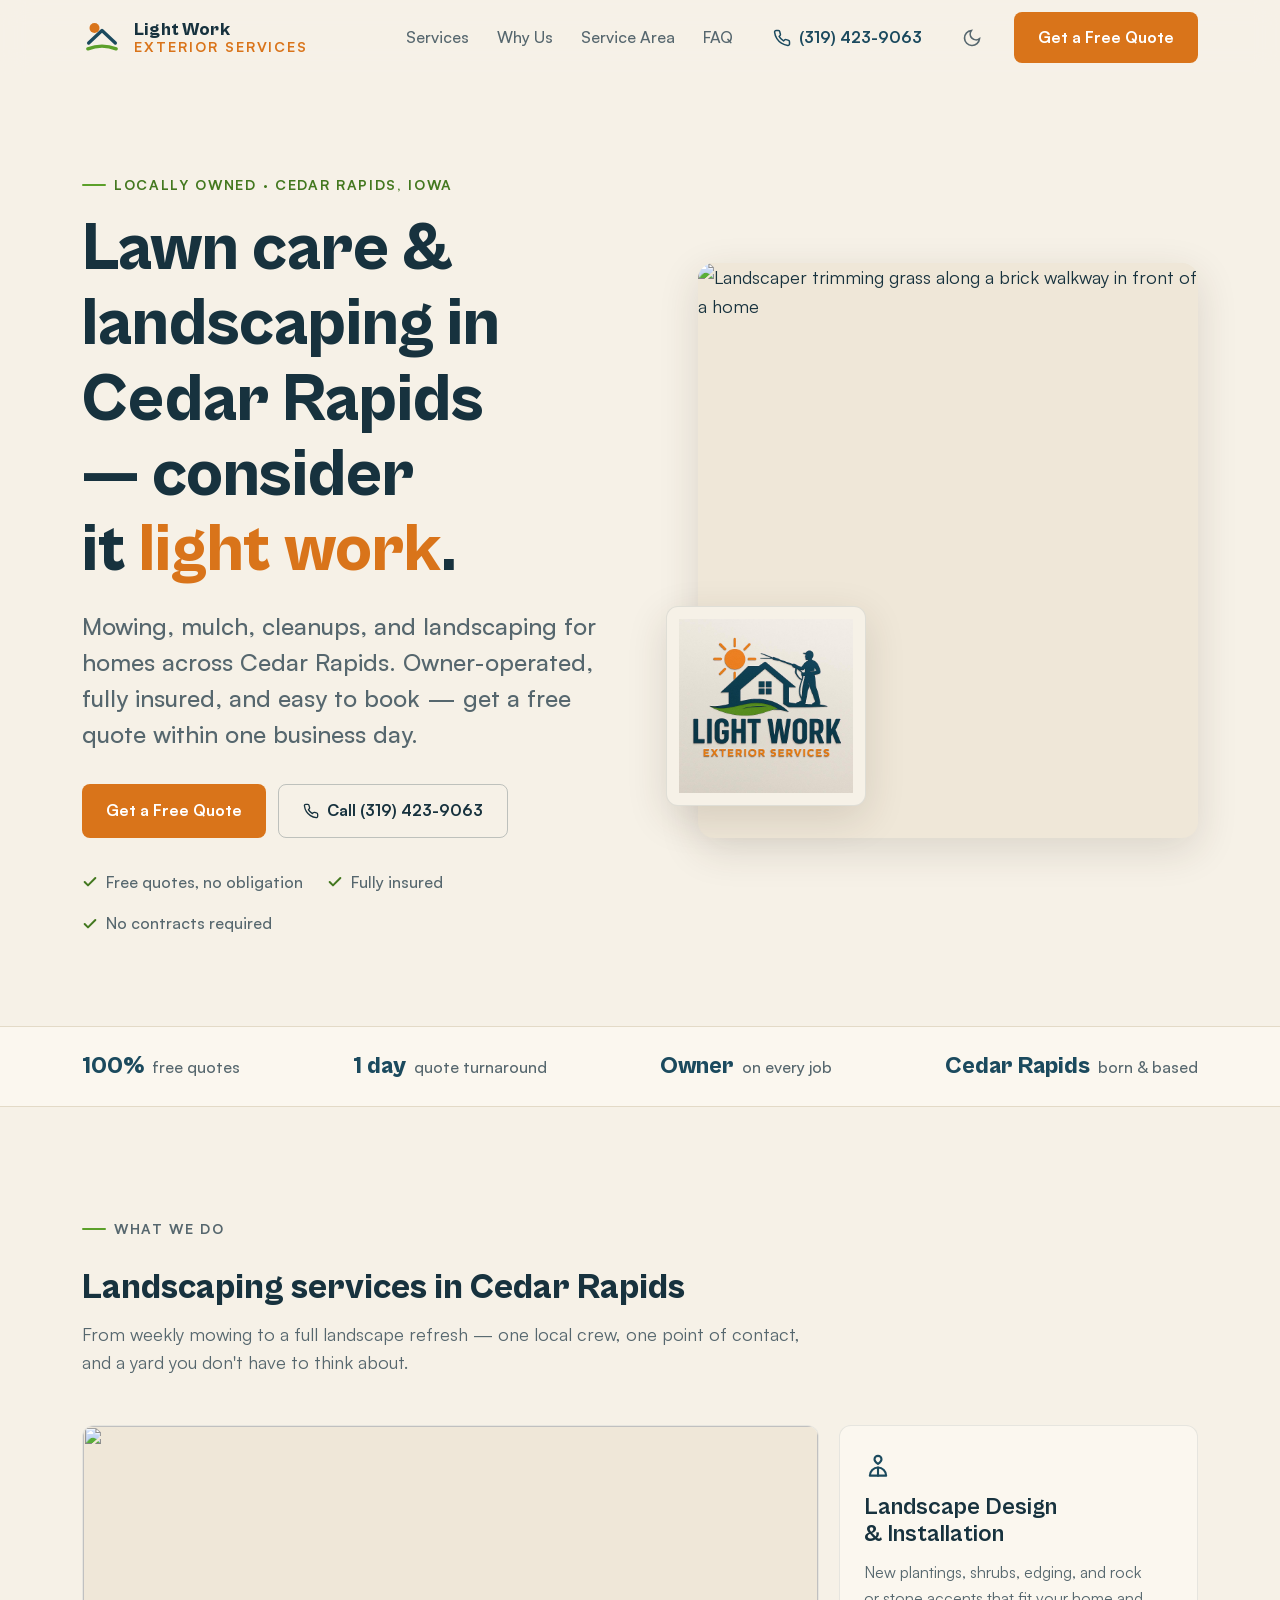
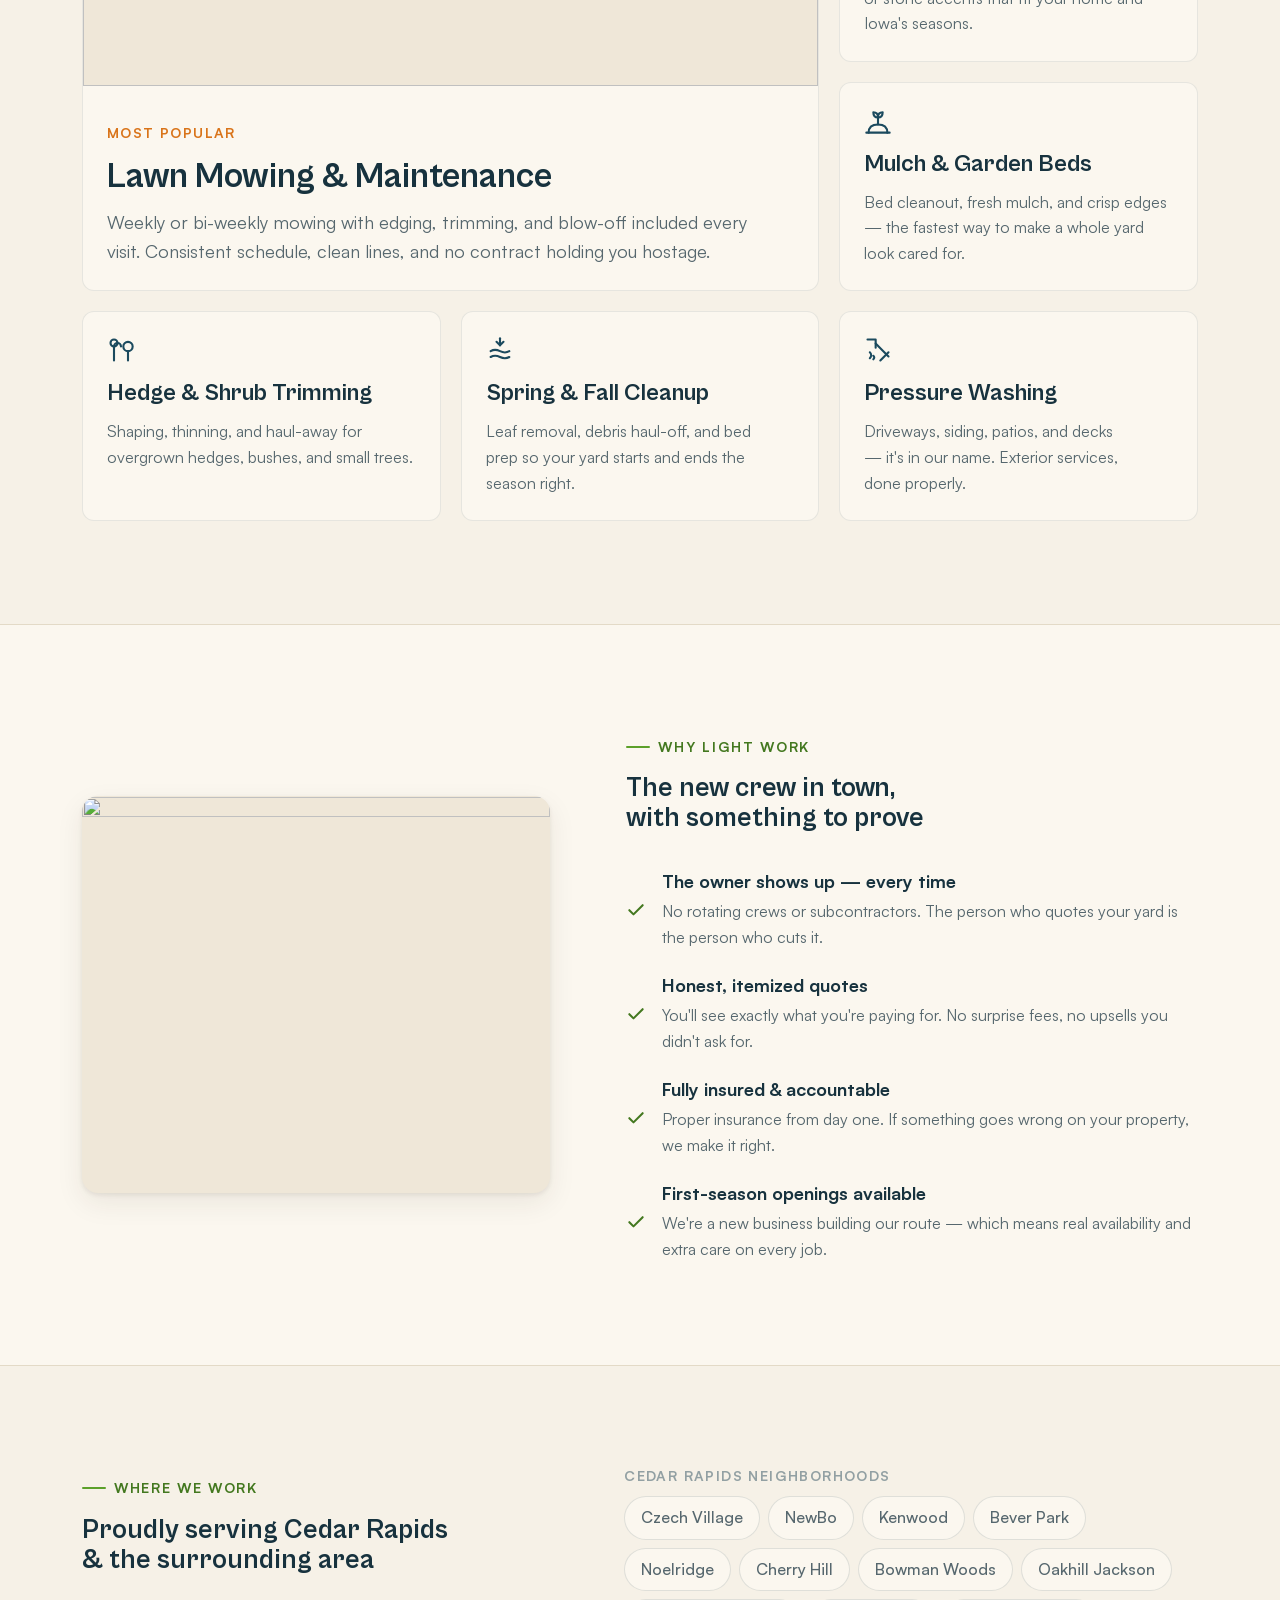
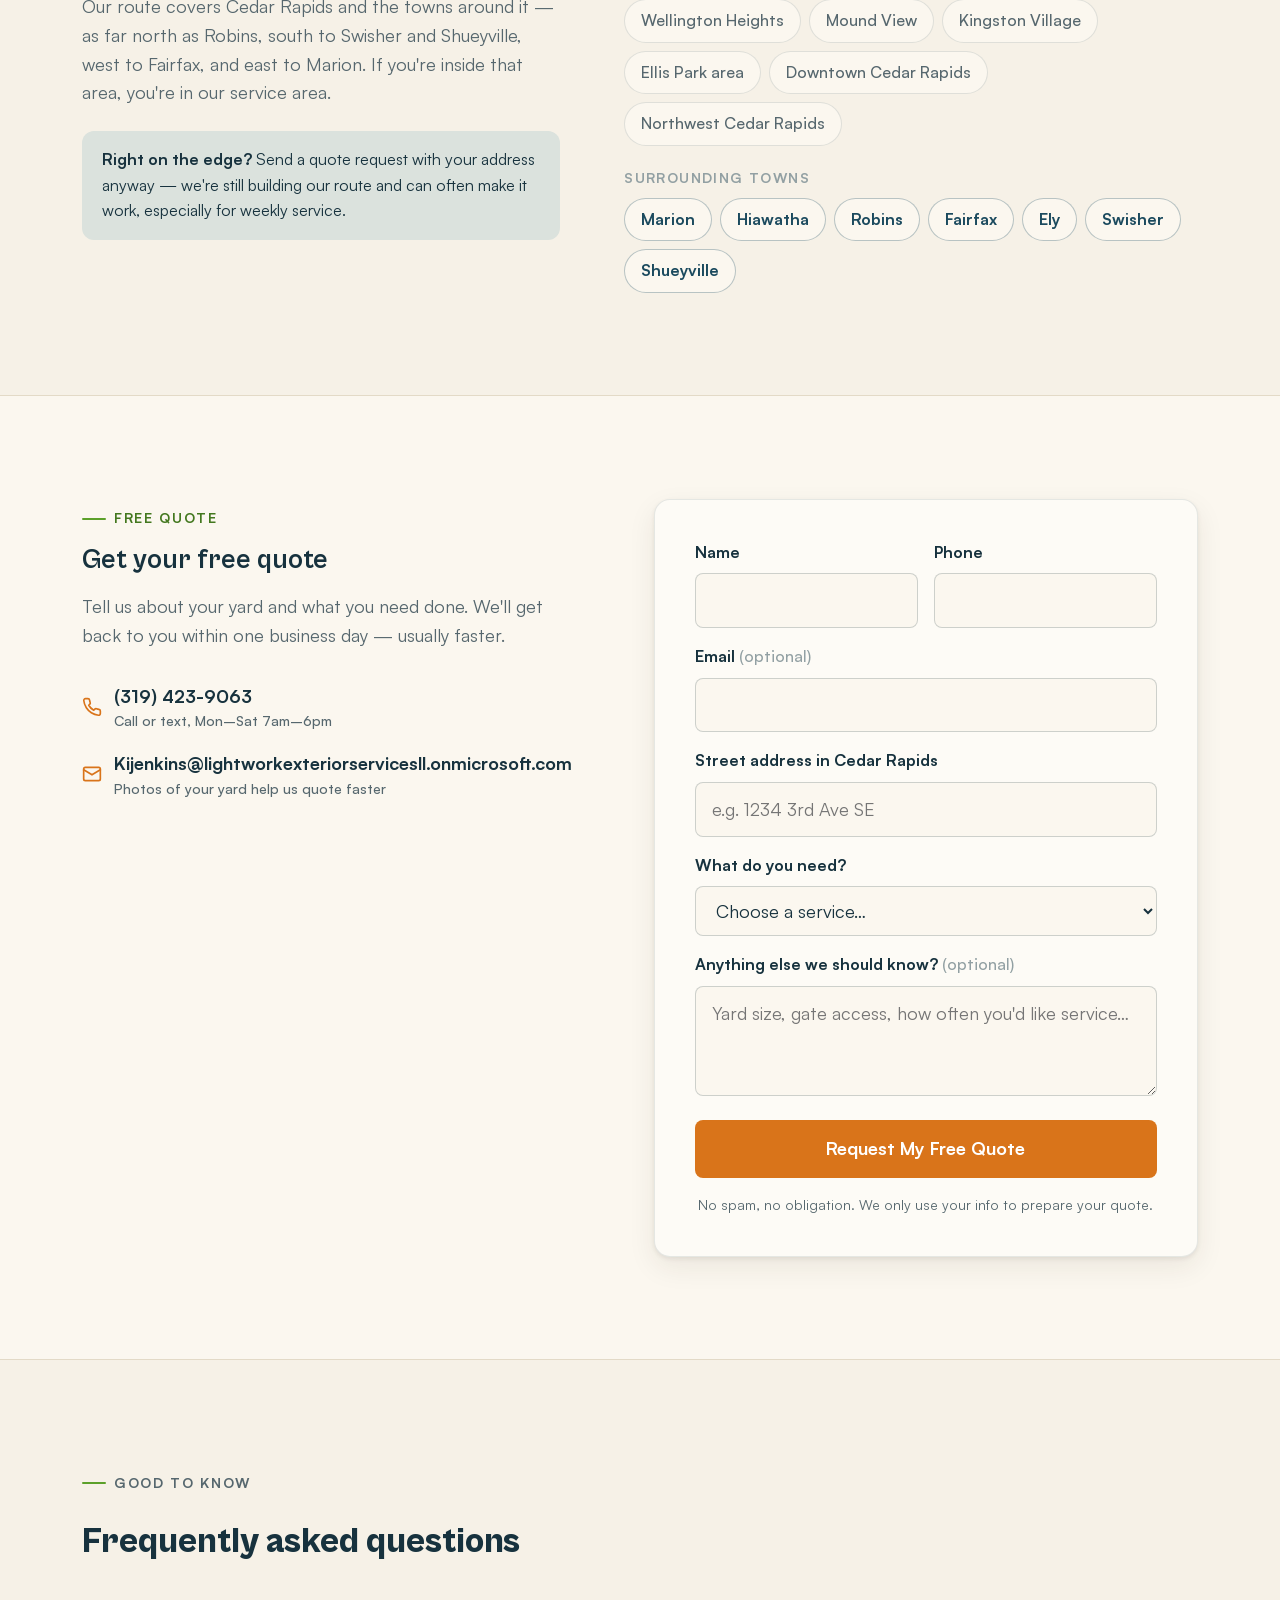
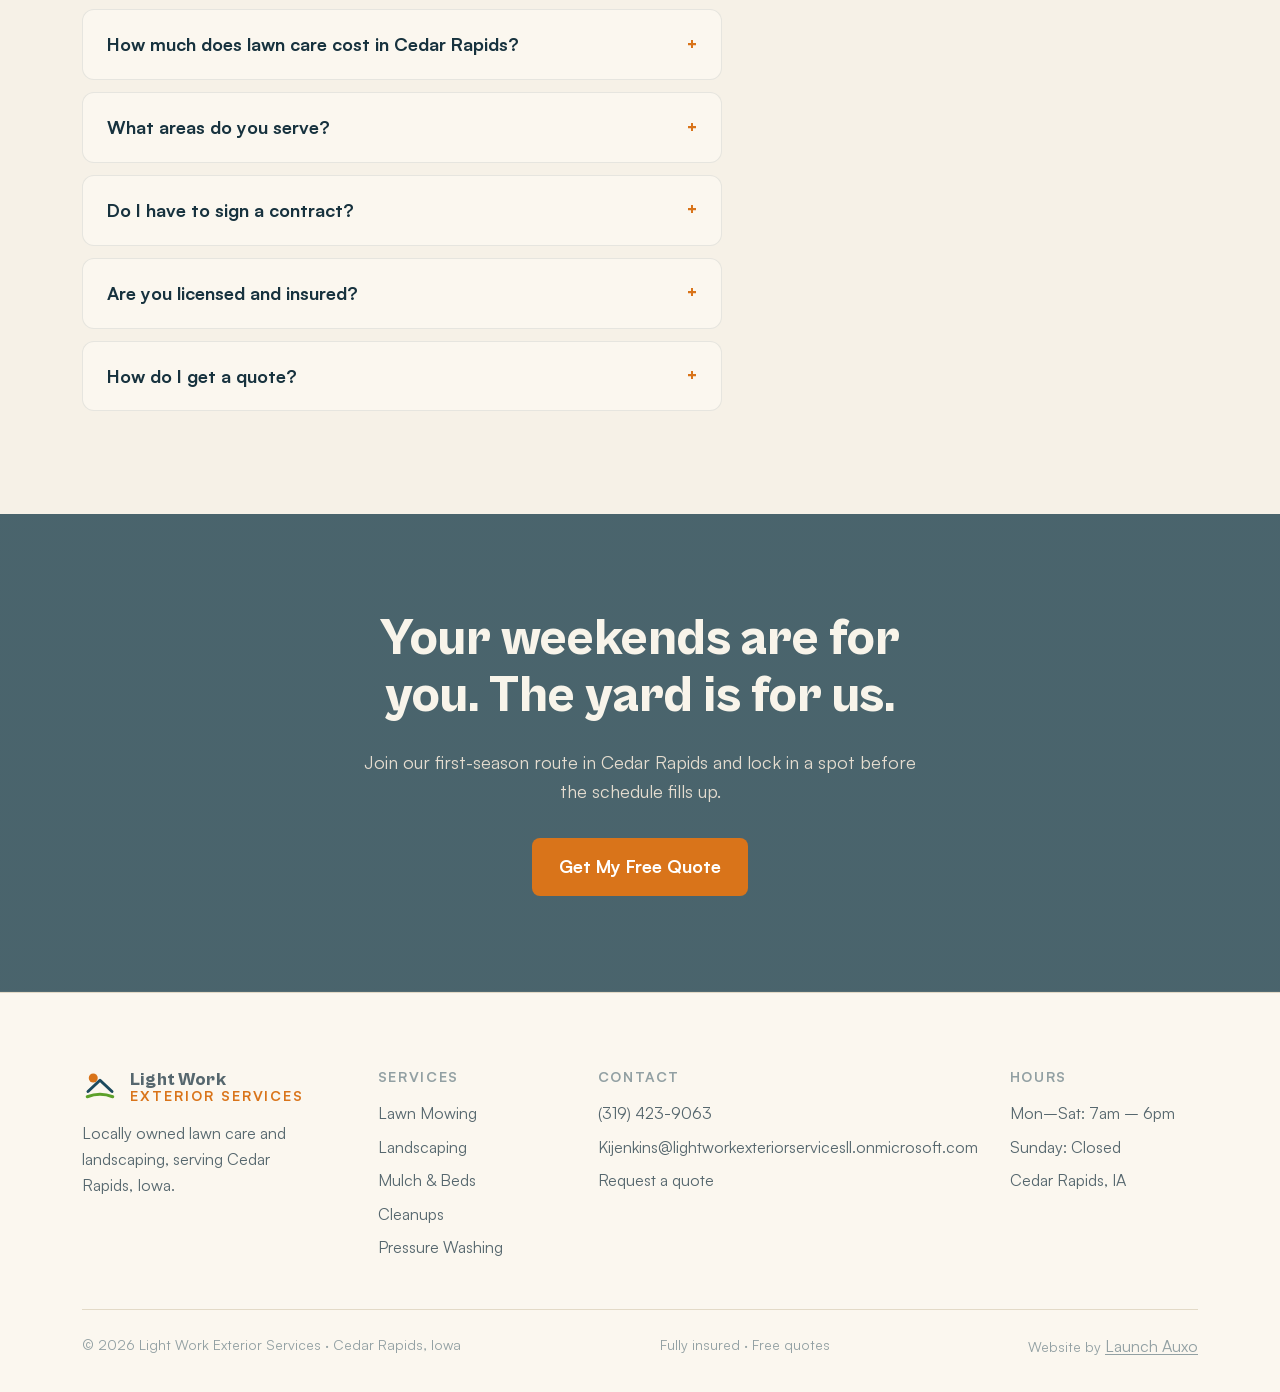
==== index.html @ f223c409 "Expand service area to Cedar Rapids metro Now serving Robins (north), Swisher/Shueyville (south), Fa" ====
<!DOCTYPE html>
<html lang="en">
<head>
  <meta charset="UTF-8">
  <meta name="viewport" content="width=device-width, initial-scale=1.0">

  <!-- ══════════════════════════════════════════════════════════════
       BEFORE LAUNCH — replace these placeholders:
       1. Domain: swap every "https://www.lightworkexteriors.com" for the real domain
          (also in sitemap.xml and robots.txt)
       2. Form:   see the <form> tag comment in the #quote section — FormSubmit needs
          the new address (Kijenkins@lightworkexteriorservicesll.onmicrosoft.com)
          activated via its confirmation email on first real submission
       ══════════════════════════════════════════════════════════════ -->

  <title>Landscaping & Lawn Care in Cedar Rapids, IA | Light Work</title>
  <meta name="description" content="Light Work Exterior Services offers lawn mowing, landscaping, mulch, and seasonal cleanups in Cedar Rapids, Iowa. Locally owned and insured. Get a free quote today.">
  <link rel="canonical" href="https://www.lightworkexteriors.com/">
  <meta name="robots" content="index, follow">

  <!-- Open Graph / social -->
  <meta property="og:type" content="website">
  <meta property="og:site_name" content="Light Work Exterior Services">
  <meta property="og:title" content="Landscaping & Lawn Care in Cedar Rapids, IA | Light Work">
  <meta property="og:description" content="Lawn mowing, landscaping, mulch, and seasonal cleanups in Cedar Rapids, Iowa. Locally owned and insured. Free quotes within one business day.">
  <meta property="og:url" content="https://www.lightworkexteriors.com/">
  <meta property="og:image" content="https://www.lightworkexteriors.com/assets/light-work-logo.jpg">
  <meta property="og:locale" content="en_US">
  <meta name="twitter:card" content="summary_large_image">

  <meta name="geo.region" content="US-IA">
  <meta name="geo.placename" content="Cedar Rapids">

  <link rel="icon" href="favicon.svg" type="image/svg+xml">

  <!-- Fonts: Cabinet Grotesk (display) + Satoshi (body), self-hosted in /fonts -->
  <link rel="preload" as="font" type="font/woff2" href="fonts/cabinet-grotesk-800.woff2" crossorigin>
  <link rel="preload" as="font" type="font/woff2" href="fonts/satoshi-400.woff2" crossorigin>

  <!-- Preload hero image for LCP -->
  <link rel="preload" as="image" href="https://images.unsplash.com/photo-1605117882932-f9e32b03fea9?w=1000&q=70&auto=format&fit=crop" fetchpriority="high">

  <link rel="stylesheet" href="css/style.css">

  <!-- LocalBusiness structured data -->
  <script type="application/ld+json">
  {
    "@context": "https://schema.org",
    "@type": "LocalBusiness",
    "@id": "https://www.lightworkexteriors.com/#business",
    "name": "Light Work Exterior Services",
    "description": "Locally owned lawn care and landscaping company based in Cedar Rapids, Iowa, serving Cedar Rapids and surrounding towns including Marion, Hiawatha, Robins, Fairfax, Ely, Swisher, and Shueyville. Lawn mowing, landscape design and installation, mulch and garden beds, hedge trimming, seasonal cleanups, and pressure washing.",
    "url": "https://www.lightworkexteriors.com/",
    "telephone": "+1-319-423-9063",
    "email": "Kijenkins@lightworkexteriorservicesll.onmicrosoft.com",
    "image": "https://www.lightworkexteriors.com/assets/light-work-logo.jpg",
    "logo": "https://www.lightworkexteriors.com/assets/light-work-logo.jpg",
    "priceRange": "$$",
    "address": {
      "@type": "PostalAddress",
      "addressLocality": "Cedar Rapids",
      "addressRegion": "IA",
      "addressCountry": "US"
    },
    "geo": { "@type": "GeoCoordinates", "latitude": 41.9779, "longitude": -91.6656 },
    "areaServed": [
      { "@type": "City", "name": "Cedar Rapids", "sameAs": "https://en.wikipedia.org/wiki/Cedar_Rapids,_Iowa" },
      { "@type": "City", "name": "Marion, Iowa" },
      { "@type": "City", "name": "Hiawatha, Iowa" },
      { "@type": "City", "name": "Robins, Iowa" },
      { "@type": "City", "name": "Fairfax, Iowa" },
      { "@type": "City", "name": "Ely, Iowa" },
      { "@type": "City", "name": "Swisher, Iowa" },
      { "@type": "City", "name": "Shueyville, Iowa" }
    ],
    "openingHoursSpecification": [{
      "@type": "OpeningHoursSpecification",
      "dayOfWeek": ["Monday","Tuesday","Wednesday","Thursday","Friday","Saturday"],
      "opens": "07:00",
      "closes": "18:00"
    }],
    "hasOfferCatalog": {
      "@type": "OfferCatalog",
      "name": "Landscaping Services",
      "itemListElement": [
        { "@type": "Offer", "itemOffered": { "@type": "Service", "name": "Lawn Mowing & Maintenance" } },
        { "@type": "Offer", "itemOffered": { "@type": "Service", "name": "Landscape Design & Installation" } },
        { "@type": "Offer", "itemOffered": { "@type": "Service", "name": "Mulch & Garden Beds" } },
        { "@type": "Offer", "itemOffered": { "@type": "Service", "name": "Hedge & Shrub Trimming" } },
        { "@type": "Offer", "itemOffered": { "@type": "Service", "name": "Spring & Fall Cleanup" } },
        { "@type": "Offer", "itemOffered": { "@type": "Service", "name": "Pressure Washing" } }
      ]
    }
  }
  </script>

  <!-- FAQ structured data (mirrors the visible FAQ section below) -->
  <script type="application/ld+json">
  {
    "@context": "https://schema.org",
    "@type": "FAQPage",
    "mainEntity": [
      {
        "@type": "Question",
        "name": "How much does lawn care cost in Cedar Rapids?",
        "acceptedAnswer": { "@type": "Answer", "text": "Every yard is different, so we quote each property individually — most quotes go out within one business day. Pricing depends on lot size, terrain, and how often you'd like service. Quotes are always free and there's no obligation." }
      },
      {
        "@type": "Question",
        "name": "What areas do you serve?",
        "acceptedAnswer": { "@type": "Answer", "text": "We serve Cedar Rapids and the surrounding towns — as far north as Robins, south to Swisher and Shueyville, west to Fairfax, and east to Marion. That includes Hiawatha, Ely, and everywhere in between. If you're unsure whether your address is in range, send a quote request and we'll let you know." }
      },
      {
        "@type": "Question",
        "name": "Do I have to sign a contract?",
        "acceptedAnswer": { "@type": "Answer", "text": "No. You can book one-time work like a cleanup or mulch install, or set up recurring mowing that you can pause or cancel anytime. We'd rather earn your repeat business than lock it in." }
      },
      {
        "@type": "Question",
        "name": "Are you licensed and insured?",
        "acceptedAnswer": { "@type": "Answer", "text": "Yes — Light Work Exterior Services is fully insured, and the owner is on-site for every job. If we ever damage something, we make it right." }
      },
      {
        "@type": "Question",
        "name": "How do I get a quote?",
        "acceptedAnswer": { "@type": "Answer", "text": "Fill out the quote form on this page, or call us directly. Tell us your address and what you need done — we'll usually respond within one business day, and we can do a free walkthrough for bigger landscaping projects." }
      }
    ]
  }
  </script>
</head>
<body>
  <a class="skip-link" href="#main">Skip to content</a>

  <header class="header" id="top">
    <div class="container header-inner">
      <a class="brand" href="#top" aria-label="Light Work Exterior Services — home">
        <svg class="brand-mark" width="40" height="40" viewBox="0 0 48 48" fill="none" aria-hidden="true">
          <circle cx="15" cy="12" r="6" fill="var(--color-accent)"/>
          <path d="M8 30 L24 15 L40 30" stroke="currentColor" stroke-width="4" stroke-linecap="round" stroke-linejoin="round"/>
          <path d="M7 37 Q24 30.5 41 37" stroke="var(--color-green-bright)" stroke-width="4" stroke-linecap="round"/>
        </svg>
        <span class="brand-name">Light Work<small>Exterior Services</small></span>
      </a>

      <nav class="nav" id="nav" aria-label="Main">
        <a href="#services">Services</a>
        <a href="#why">Why Us</a>
        <a href="#area">Service Area</a>
        <a href="#faq">FAQ</a>
      </nav>

      <a class="header-phone" href="tel:+13194239063">
        <svg width="18" height="18" viewBox="0 0 24 24" fill="none" stroke="currentColor" stroke-width="2" stroke-linecap="round" stroke-linejoin="round" aria-hidden="true"><path d="M22 16.92v3a2 2 0 0 1-2.18 2 19.79 19.79 0 0 1-8.63-3.07 19.5 19.5 0 0 1-6-6 19.79 19.79 0 0 1-3.07-8.67A2 2 0 0 1 4.11 2h3a2 2 0 0 1 2 1.72 12.84 12.84 0 0 0 .7 2.81 2 2 0 0 1-.45 2.11L8.09 9.91a16 16 0 0 0 6 6l1.27-1.27a2 2 0 0 1 2.11-.45 12.84 12.84 0 0 0 2.81.7A2 2 0 0 1 22 16.92z"/></svg>
        <span>(319) 423-9063</span>
      </a>

      <button class="theme-toggle" data-theme-toggle aria-label="Switch color theme">
        <svg width="20" height="20" viewBox="0 0 24 24" fill="none" stroke="currentColor" stroke-width="2" aria-hidden="true"><path d="M21 12.79A9 9 0 1 1 11.21 3 7 7 0 0 0 21 12.79z"/></svg>
      </button>

      <a class="btn btn-primary" href="#quote">Get a Free Quote</a>

      <button class="nav-toggle" aria-label="Open menu" aria-expanded="false" aria-controls="nav">
        <svg width="22" height="22" viewBox="0 0 24 24" fill="none" stroke="currentColor" stroke-width="2" stroke-linecap="round" aria-hidden="true"><path d="M3 6h18M3 12h18M3 18h18"/></svg>
      </button>
    </div>
  </header>

  <main id="main">

    <!-- ═══════════ Hero ═══════════ -->
    <section class="hero">
      <div class="container hero-inner">
        <div>
          <p class="eyebrow">Locally owned · Cedar Rapids, Iowa</p>
          <h1>Lawn care &amp; landscaping in Cedar Rapids — consider it <em>light work</em>.</h1>
          <p class="hero-sub">Mowing, mulch, cleanups, and landscaping for homes across Cedar Rapids. Owner-operated, fully insured, and easy to book — get a free quote within one business day.</p>
          <div class="hero-ctas">
            <a class="btn btn-primary" href="#quote">Get a Free Quote</a>
            <a class="btn btn-ghost" href="tel:+13194239063">
              <svg width="16" height="16" viewBox="0 0 24 24" fill="none" stroke="currentColor" stroke-width="2" stroke-linecap="round" stroke-linejoin="round" aria-hidden="true"><path d="M22 16.92v3a2 2 0 0 1-2.18 2 19.79 19.79 0 0 1-8.63-3.07 19.5 19.5 0 0 1-6-6 19.79 19.79 0 0 1-3.07-8.67A2 2 0 0 1 4.11 2h3a2 2 0 0 1 2 1.72 12.84 12.84 0 0 0 .7 2.81 2 2 0 0 1-.45 2.11L8.09 9.91a16 16 0 0 0 6 6l1.27-1.27a2 2 0 0 1 2.11-.45 12.84 12.84 0 0 0 2.81.7A2 2 0 0 1 22 16.92z"/></svg>
              Call (319) 423-9063
            </a>
          </div>
          <ul class="hero-points" role="list">
            <li><svg class="check" width="16" height="16" viewBox="0 0 24 24" fill="none" stroke="currentColor" stroke-width="3" stroke-linecap="round" stroke-linejoin="round" aria-hidden="true"><path d="M20 6 9 17l-5-5"/></svg>Free quotes, no obligation</li>
            <li><svg class="check" width="16" height="16" viewBox="0 0 24 24" fill="none" stroke="currentColor" stroke-width="3" stroke-linecap="round" stroke-linejoin="round" aria-hidden="true"><path d="M20 6 9 17l-5-5"/></svg>Fully insured</li>
            <li><svg class="check" width="16" height="16" viewBox="0 0 24 24" fill="none" stroke="currentColor" stroke-width="3" stroke-linecap="round" stroke-linejoin="round" aria-hidden="true"><path d="M20 6 9 17l-5-5"/></svg>No contracts required</li>
          </ul>
        </div>
        <div class="hero-media">
          <img class="hero-photo"
               src="https://images.unsplash.com/photo-1605117882932-f9e32b03fea9?w=1000&q=70&auto=format&fit=crop"
               width="1000" height="1150"
               alt="Landscaper trimming grass along a brick walkway in front of a home"
               fetchpriority="high" decoding="async">
          <div class="hero-logo-card">
            <img src="assets/light-work-logo.jpg" width="400" height="400"
                 alt="Light Work Exterior Services logo" loading="lazy" decoding="async">
          </div>
        </div>
      </div>
    </section>

    <!-- ═══════════ Trust strip ═══════════ -->
    <section class="trust" aria-label="Highlights">
      <div class="container trust-inner">
        <p class="trust-item"><strong>100%</strong> free quotes</p>
        <p class="trust-item"><strong>1 day</strong> quote turnaround</p>
        <p class="trust-item"><strong>Owner</strong> on every job</p>
        <p class="trust-item"><strong>Cedar Rapids</strong> born &amp; based</p>
      </div>
    </section>

    <!-- ═══════════ Services ═══════════ -->
    <section class="section" id="services">
      <div class="container">
        <div class="section-head">
          <p class="eyebrow">What we do</p>
          <h2>Landscaping services in Cedar Rapids</h2>
          <p>From weekly mowing to a full landscape refresh — one local crew, one point of contact, and a yard you don't have to think about.</p>
        </div>

        <div class="services-grid">
          <article class="service-card service-card--featured reveal">
            <img src="https://images.unsplash.com/photo-1558904541-efa843a96f01?w=900&q=70&auto=format&fit=crop"
                 width="900" height="506"
                 alt="Close-up of a thick, healthy green lawn" loading="lazy" decoding="async">
            <div class="service-body">
              <span class="service-tagline">Most popular</span>
              <h3>Lawn Mowing &amp; Maintenance</h3>
              <p>Weekly or bi-weekly mowing with edging, trimming, and blow-off included every visit. Consistent schedule, clean lines, and no contract holding you hostage.</p>
            </div>
          </article>

          <article class="service-card reveal">
            <svg class="icon" width="28" height="28" viewBox="0 0 24 24" fill="none" stroke="currentColor" stroke-width="1.8" stroke-linecap="round" stroke-linejoin="round" aria-hidden="true"><path d="M12 22v-7"/><path d="M9 8a3 3 0 0 1 6 0c0 2-3 4-3 4s-3-2-3-4z"/><path d="M5 22a7 7 0 0 1 7-7 7 7 0 0 1 7 7z"/></svg>
            <h3>Landscape Design &amp; Installation</h3>
            <p>New plantings, shrubs, edging, and rock or stone accents that fit your home and Iowa's seasons.</p>
          </article>

          <article class="service-card reveal">
            <svg class="icon" width="28" height="28" viewBox="0 0 24 24" fill="none" stroke="currentColor" stroke-width="1.8" stroke-linecap="round" stroke-linejoin="round" aria-hidden="true"><path d="M2 22h20"/><path d="M4 22c0-4 2-7 8-7s8 3 8 7"/><path d="M12 15V9"/><path d="M12 9c-2.5 0-4-1.8-4-4.5C10.5 4.5 12 6 12 9zm0 0c2.5 0 4-1.8 4-4.5C13.5 4.5 12 6 12 9z"/></svg>
            <h3>Mulch &amp; Garden Beds</h3>
            <p>Bed cleanout, fresh mulch, and crisp edges — the fastest way to make a whole yard look cared for.</p>
          </article>

          <article class="service-card reveal">
            <svg class="icon" width="28" height="28" viewBox="0 0 24 24" fill="none" stroke="currentColor" stroke-width="1.8" stroke-linecap="round" stroke-linejoin="round" aria-hidden="true"><path d="M6 21V9a3 3 0 0 1 3-3h0a3 3 0 0 1 3 3v0"/><path d="M18 21V13"/><circle cx="18" cy="9" r="4"/><circle cx="6" cy="6" r="3"/></svg>
            <h3>Hedge &amp; Shrub Trimming</h3>
            <p>Shaping, thinning, and haul-away for overgrown hedges, bushes, and small trees.</p>
          </article>

          <article class="service-card reveal">
            <svg class="icon" width="28" height="28" viewBox="0 0 24 24" fill="none" stroke="currentColor" stroke-width="1.8" stroke-linecap="round" stroke-linejoin="round" aria-hidden="true"><path d="M12 2v6"/><path d="m15 5-3 3-3-3"/><path d="M4 13c2.5-1.5 5-1.5 8 0s5.5 1.5 8 0"/><path d="M4 18c2.5-1.5 5-1.5 8 0s5.5 1.5 8 0"/></svg>
            <h3>Spring &amp; Fall Cleanup</h3>
            <p>Leaf removal, debris haul-off, and bed prep so your yard starts and ends the season right.</p>
          </article>

          <article class="service-card reveal">
            <svg class="icon" width="28" height="28" viewBox="0 0 24 24" fill="none" stroke="currentColor" stroke-width="1.8" stroke-linecap="round" stroke-linejoin="round" aria-hidden="true"><path d="M3 3h7v7"/><path d="M10 6.5 21 17.5"/><path d="M14 21l7-7"/><path d="M5 14c1.5 1.5 1.5 3.5 0 5M8 17c1 1 1 2 0 3"/></svg>
            <h3>Pressure Washing</h3>
            <p>Driveways, siding, patios, and decks — it's in our name. Exterior services, done properly.</p>
          </article>
        </div>
      </div>
    </section>

    <!-- ═══════════ Why us ═══════════ -->
    <section class="why section" id="why">
      <div class="container why-inner">
        <img class="why-photo reveal"
             src="https://images.unsplash.com/photo-1600585154340-be6161a56a0c?w=900&q=70&auto=format&fit=crop"
             width="900" height="765"
             alt="Well-kept home exterior with a freshly mowed lawn at dusk" loading="lazy" decoding="async">
        <div>
          <p class="eyebrow">Why Light Work</p>
          <h2 class="section-head" style="margin-bottom:0">The new crew in town, with something to prove</h2>
          <ul class="why-list" role="list">
            <li>
              <svg class="check" width="20" height="20" viewBox="0 0 24 24" fill="none" stroke="currentColor" stroke-width="2.5" stroke-linecap="round" stroke-linejoin="round" aria-hidden="true"><path d="M20 6 9 17l-5-5"/></svg>
              <div><strong>The owner shows up — every time</strong>
              <p>No rotating crews or subcontractors. The person who quotes your yard is the person who cuts it.</p></div>
            </li>
            <li>
              <svg class="check" width="20" height="20" viewBox="0 0 24 24" fill="none" stroke="currentColor" stroke-width="2.5" stroke-linecap="round" stroke-linejoin="round" aria-hidden="true"><path d="M20 6 9 17l-5-5"/></svg>
              <div><strong>Honest, itemized quotes</strong>
              <p>You'll see exactly what you're paying for. No surprise fees, no upsells you didn't ask for.</p></div>
            </li>
            <li>
              <svg class="check" width="20" height="20" viewBox="0 0 24 24" fill="none" stroke="currentColor" stroke-width="2.5" stroke-linecap="round" stroke-linejoin="round" aria-hidden="true"><path d="M20 6 9 17l-5-5"/></svg>
              <div><strong>Fully insured &amp; accountable</strong>
              <p>Proper insurance from day one. If something goes wrong on your property, we make it right.</p></div>
            </li>
            <li>
              <svg class="check" width="20" height="20" viewBox="0 0 24 24" fill="none" stroke="currentColor" stroke-width="2.5" stroke-linecap="round" stroke-linejoin="round" aria-hidden="true"><path d="M20 6 9 17l-5-5"/></svg>
              <div><strong>First-season openings available</strong>
              <p>We're a new business building our route — which means real availability and extra care on every job.</p></div>
            </li>
          </ul>
        </div>
      </div>
    </section>

    <!-- ═══════════ Service area ═══════════ -->
    <section class="section" id="area">
      <div class="container area-inner">
        <div>
          <p class="eyebrow">Where we work</p>
          <h2 class="section-head" style="margin-bottom:0">Proudly serving Cedar Rapids &amp; the surrounding area</h2>
          <p style="margin-top:var(--space-4); color:var(--color-text-muted)">Our route covers Cedar Rapids and the towns around it — as far north as Robins, south to Swisher and Shueyville, west to Fairfax, and east to Marion. If you're inside that area, you're in our service area.</p>
          <p class="area-note"><strong>Right on the edge?</strong> Send a quote request with your address anyway — we're still building our route and can often make it work, especially for weekly service.</p>
        </div>
        <div>
          <h3 class="hoods-label">Cedar Rapids neighborhoods</h3>
          <ul class="hoods" role="list">
            <li>Czech Village</li>
            <li>NewBo</li>
            <li>Kenwood</li>
            <li>Bever Park</li>
            <li>Noelridge</li>
            <li>Cherry Hill</li>
            <li>Bowman Woods</li>
            <li>Oakhill Jackson</li>
            <li>Wellington Heights</li>
            <li>Mound View</li>
            <li>Kingston Village</li>
            <li>Ellis Park area</li>
            <li>Downtown Cedar Rapids</li>
            <li>Northwest Cedar Rapids</li>
          </ul>
          <h3 class="hoods-label">Surrounding towns</h3>
          <ul class="hoods" role="list">
            <li class="hoods--town">Marion</li>
            <li class="hoods--town">Hiawatha</li>
            <li class="hoods--town">Robins</li>
            <li class="hoods--town">Fairfax</li>
            <li class="hoods--town">Ely</li>
            <li class="hoods--town">Swisher</li>
            <li class="hoods--town">Shueyville</li>
          </ul>
        </div>
      </div>
    </section>

    <!-- ═══════════ Quote form ═══════════ -->
    <section class="quote section" id="quote">
      <div class="container quote-inner">
        <div>
          <p class="eyebrow">Free quote</p>
          <h2 class="section-head" style="margin-bottom:0">Get your free quote</h2>
          <p style="margin-top:var(--space-4); color:var(--color-text-muted)">Tell us about your yard and what you need done. We'll get back to you within one business day — usually faster.</p>
          <div class="quote-contacts">
            <a href="tel:+13194239063">
              <svg class="icon" width="20" height="20" viewBox="0 0 24 24" fill="none" stroke="currentColor" stroke-width="2" stroke-linecap="round" stroke-linejoin="round" aria-hidden="true"><path d="M22 16.92v3a2 2 0 0 1-2.18 2 19.79 19.79 0 0 1-8.63-3.07 19.5 19.5 0 0 1-6-6 19.79 19.79 0 0 1-3.07-8.67A2 2 0 0 1 4.11 2h3a2 2 0 0 1 2 1.72 12.84 12.84 0 0 0 .7 2.81 2 2 0 0 1-.45 2.11L8.09 9.91a16 16 0 0 0 6 6l1.27-1.27a2 2 0 0 1 2.11-.45 12.84 12.84 0 0 0 2.81.7A2 2 0 0 1 22 16.92z"/></svg>
              <span>(319) 423-9063<small>Call or text, Mon–Sat 7am–6pm</small></span>
            </a>
            <a href="mailto:Kijenkins@lightworkexteriorservicesll.onmicrosoft.com">
              <svg class="icon" width="20" height="20" viewBox="0 0 24 24" fill="none" stroke="currentColor" stroke-width="2" stroke-linecap="round" stroke-linejoin="round" aria-hidden="true"><rect x="2" y="4" width="20" height="16" rx="2"/><path d="m22 7-10 6L2 7"/></svg>
              <span>Kijenkins@lightworkexteriorservicesll.onmicrosoft.com<small>Photos of your yard help us quote faster</small></span>
            </a>
          </div>
        </div>

        <!-- To make this form live: sign up the business email at https://formspree.io (or
             https://formsubmit.co), put the endpoint they give you in `action`, then delete
             the data-demo attribute. Until then, submissions show a success message locally
             but are NOT sent anywhere. -->
        <form class="quote-form" id="quote-form" data-demo="true"
              action="https://formsubmit.co/Kijenkins@lightworkexteriorservicesll.onmicrosoft.com" method="POST" novalidate>
          <div class="form-grid">
            <div class="form-field">
              <label for="q-name">Name</label>
              <input id="q-name" name="name" type="text" autocomplete="name" required>
              <p class="field-error">Please enter your name.</p>
            </div>
            <div class="form-field">
              <label for="q-phone">Phone</label>
              <input id="q-phone" name="phone" type="tel" autocomplete="tel" required>
              <p class="field-error">Please enter a phone number.</p>
            </div>
            <div class="form-field form-field--full">
              <label for="q-email">Email <span>(optional)</span></label>
              <input id="q-email" name="email" type="email" autocomplete="email">
              <p class="field-error">That email doesn't look right.</p>
            </div>
            <div class="form-field form-field--full">
              <label for="q-address">Street address in Cedar Rapids</label>
              <input id="q-address" name="address" type="text" autocomplete="street-address" placeholder="e.g. 1234 3rd Ave SE" required>
              <p class="field-error">Please enter your address so we can quote accurately.</p>
            </div>
            <div class="form-field form-field--full">
              <label for="q-service">What do you need?</label>
              <select id="q-service" name="service" required>
                <option value="" selected disabled>Choose a service…</option>
                <option>Lawn mowing &amp; maintenance</option>
                <option>Landscape design &amp; installation</option>
                <option>Mulch &amp; garden beds</option>
                <option>Hedge &amp; shrub trimming</option>
                <option>Spring / fall cleanup</option>
                <option>Pressure washing</option>
                <option>Something else / multiple</option>
              </select>
              <p class="field-error">Please pick a service.</p>
            </div>
            <div class="form-field form-field--full">
              <label for="q-message">Anything else we should know? <span>(optional)</span></label>
              <textarea id="q-message" name="message" placeholder="Yard size, gate access, how often you'd like service…"></textarea>
            </div>
          </div>
          <button class="btn btn-primary" type="submit">Request My Free Quote</button>
          <p class="form-note">No spam, no obligation. We only use your info to prepare your quote.</p>

          <div class="form-success" role="status" aria-live="polite">
            <svg class="icon" width="44" height="44" viewBox="0 0 24 24" fill="none" stroke="currentColor" stroke-width="2" stroke-linecap="round" stroke-linejoin="round" aria-hidden="true"><circle cx="12" cy="12" r="10"/><path d="m8 12.5 2.5 2.5L16 9.5"/></svg>
            <h3>Request received!</h3>
            <p>Thanks — we'll get back to you within one business day with your free quote. Talk soon.</p>
          </div>
        </form>
      </div>
    </section>

    <!-- ═══════════ FAQ ═══════════ -->
    <section class="section" id="faq">
      <div class="container">
        <div class="section-head">
          <p class="eyebrow">Good to know</p>
          <h2>Frequently asked questions</h2>
        </div>
        <div class="faq-list">
          <details class="faq-item">
            <summary>How much does lawn care cost in Cedar Rapids?</summary>
            <div class="faq-body"><p>Every yard is different, so we quote each property individually — most quotes go out within one business day. Pricing depends on lot size, terrain, and how often you'd like service. Quotes are always free and there's no obligation.</p></div>
          </details>
          <details class="faq-item">
            <summary>What areas do you serve?</summary>
            <div class="faq-body"><p>We serve Cedar Rapids and the surrounding towns — as far north as Robins, south to Swisher and Shueyville, west to Fairfax, and east to Marion. That includes Hiawatha, Ely, and everywhere in between. If you're unsure whether your address is in range, send a quote request and we'll let you know.</p></div>
          </details>
          <details class="faq-item">
            <summary>Do I have to sign a contract?</summary>
            <div class="faq-body"><p>No. You can book one-time work like a cleanup or mulch install, or set up recurring mowing that you can pause or cancel anytime. We'd rather earn your repeat business than lock it in.</p></div>
          </details>
          <details class="faq-item">
            <summary>Are you licensed and insured?</summary>
            <div class="faq-body"><p>Yes — Light Work Exterior Services is fully insured, and the owner is on-site for every job. If we ever damage something, we make it right.</p></div>
          </details>
          <details class="faq-item">
            <summary>How do I get a quote?</summary>
            <div class="faq-body"><p>Fill out the <a href="#quote">quote form</a> on this page, or call us at <a href="tel:+13194239063">(319) 423-9063</a>. Tell us your address and what you need done — we'll usually respond within one business day, and we can do a free walkthrough for bigger landscaping projects.</p></div>
          </details>
        </div>
      </div>
    </section>

    <!-- ═══════════ Final CTA band ═══════════ -->
    <section class="band" style="--band-img:url('https://images.unsplash.com/photo-1558904541-efa843a96f01?w=1600&q=60&auto=format&fit=crop')" aria-label="Get started">
      <div>
        <h2>Your weekends are for you. The yard is for us.</h2>
        <p>Join our first-season route in Cedar Rapids and lock in a spot before the schedule fills up.</p>
        <a class="btn btn-primary" href="#quote">Get My Free Quote</a>
      </div>
    </section>
  </main>

  <!-- ═══════════ Footer ═══════════ -->
  <footer class="footer">
    <div class="container">
      <div class="footer-grid">
        <div class="footer-brand">
          <a class="brand" href="#top" aria-label="Back to top">
            <svg class="brand-mark" width="36" height="36" viewBox="0 0 48 48" fill="none" aria-hidden="true">
              <circle cx="15" cy="12" r="6" fill="var(--color-accent)"/>
              <path d="M8 30 L24 15 L40 30" stroke="currentColor" stroke-width="4" stroke-linecap="round" stroke-linejoin="round"/>
              <path d="M7 37 Q24 30.5 41 37" stroke="var(--color-green-bright)" stroke-width="4" stroke-linecap="round"/>
            </svg>
            <span class="brand-name">Light Work<small>Exterior Services</small></span>
          </a>
          <p>Locally owned lawn care and landscaping, serving Cedar Rapids, Iowa.</p>
        </div>
        <nav aria-label="Footer">
          <h3>Services</h3>
          <ul role="list">
            <li><a href="#services">Lawn Mowing</a></li>
            <li><a href="#services">Landscaping</a></li>
            <li><a href="#services">Mulch &amp; Beds</a></li>
            <li><a href="#services">Cleanups</a></li>
            <li><a href="#services">Pressure Washing</a></li>
          </ul>
        </nav>
        <div>
          <h3>Contact</h3>
          <ul role="list">
            <li><a href="tel:+13194239063">(319) 423-9063</a></li>
            <li><a href="mailto:Kijenkins@lightworkexteriorservicesll.onmicrosoft.com">Kijenkins@lightworkexteriorservicesll.onmicrosoft.com</a></li>
            <li><a href="#quote">Request a quote</a></li>
          </ul>
        </div>
        <div>
          <h3>Hours</h3>
          <ul role="list">
            <li>Mon–Sat: 7am – 6pm</li>
            <li>Sunday: Closed</li>
            <li>Cedar Rapids, IA</li>
          </ul>
        </div>
      </div>
      <div class="footer-bottom">
        <p>© <span id="year">2026</span> Light Work Exterior Services · Cedar Rapids, Iowa</p>
        <p>Fully insured · Free quotes</p>
        <p class="footer-credit">Website by <a href="https://launchauxo.com" target="_blank" rel="noopener">Launch Auxo</a></p>
      </div>
    </div>
  </footer>

  <script src="js/main.js" defer></script>
</body>
</html>
---- css/style.css ----
/* ============================================================
   Light Work Exterior Services — Cedar Rapids, IA
   Palette derived from brand logo: navy #1B4A5E, orange #E8862E,
   green #5CA02A, cream #F6F1E7
   ============================================================ */

/* ---------- Fonts (self-hosted, from Fontshare / ITF Free Font License) ---------- */
@font-face {
  font-family: 'Cabinet Grotesk';
  src: url('../fonts/cabinet-grotesk-700.woff2') format('woff2');
  font-weight: 700; font-style: normal; font-display: swap;
}
@font-face {
  font-family: 'Cabinet Grotesk';
  src: url('../fonts/cabinet-grotesk-800.woff2') format('woff2');
  font-weight: 800; font-style: normal; font-display: swap;
}
@font-face {
  font-family: 'Satoshi';
  src: url('../fonts/satoshi-400.woff2') format('woff2');
  font-weight: 400; font-style: normal; font-display: swap;
}
@font-face {
  font-family: 'Satoshi';
  src: url('../fonts/satoshi-500.woff2') format('woff2');
  font-weight: 500; font-style: normal; font-display: swap;
}
@font-face {
  font-family: 'Satoshi';
  src: url('../fonts/satoshi-700.woff2') format('woff2');
  font-weight: 700; font-style: normal; font-display: swap;
}

/* ---------- Tokens ---------- */
:root {
  --text-xs:   clamp(0.75rem,  0.7rem  + 0.25vw, 0.875rem);
  --text-sm:   clamp(0.875rem, 0.8rem  + 0.35vw, 1rem);
  --text-base: clamp(1rem,     0.95rem + 0.25vw, 1.125rem);
  --text-lg:   clamp(1.125rem, 1rem    + 0.75vw, 1.5rem);
  --text-xl:   clamp(1.5rem,   1.2rem  + 1.25vw, 2.25rem);
  --text-2xl:  clamp(2rem,     1.2rem  + 2.5vw,  3.5rem);
  --text-3xl:  clamp(2.5rem,   1rem    + 4vw,    4.25rem);

  --space-1:  0.25rem;
  --space-2:  0.5rem;
  --space-3:  0.75rem;
  --space-4:  1rem;
  --space-5:  1.25rem;
  --space-6:  1.5rem;
  --space-8:  2rem;
  --space-10: 2.5rem;
  --space-12: 3rem;
  --space-16: 4rem;
  --space-20: 5rem;
  --space-24: 6rem;
  --space-32: 8rem;

  --radius-sm: 0.375rem;
  --radius-md: 0.5rem;
  --radius-lg: 0.75rem;
  --radius-xl: 1rem;
  --radius-full: 9999px;

  --transition-interactive: 180ms cubic-bezier(0.16, 1, 0.3, 1);

  --content-narrow: 640px;
  --content-default: 960px;
  --content-wide: 1180px;

  --font-display: 'Cabinet Grotesk', 'Satoshi', 'Segoe UI', sans-serif;
  --font-body: 'Satoshi', 'Segoe UI', 'Helvetica Neue', sans-serif;
}

:root, [data-theme="light"] {
  color-scheme: light;
  --color-bg:             #f6f1e7;
  --color-surface:        #fbf7ef;
  --color-surface-2:      #fdfbf6;
  --color-surface-offset: #efe7d8;
  --color-divider:        #e3dac7;
  --color-border:         #d5cbb6;

  --color-text:           #17323e;
  --color-text-muted:     #56676e;
  --color-text-faint:     #92a0a3;
  --color-text-inverse:   #f8f4ea;

  --color-navy:           #1b4a5e;
  --color-navy-hover:     #153c4d;
  --color-navy-active:    #102f3d;
  --color-navy-tint:      #dbe2dd;

  --color-accent:         #d9741a;   /* CTA orange (darkened for AA on cream) */
  --color-accent-hover:   #bf5f10;
  --color-accent-active:  #a24f0c;

  --color-green:          #43781f;
  --color-green-bright:   #5ca02a;

  --color-error:          #a63a2a;

  --shadow-sm: 0 1px 2px oklch(0.3 0.03 70 / 0.07), 0 4px 14px oklch(0.3 0.03 70 / 0.05);
  --shadow-md: 0 2px 4px oklch(0.3 0.03 70 / 0.08), 0 10px 28px oklch(0.3 0.03 70 / 0.08);
  --shadow-lg: 0 12px 40px oklch(0.3 0.03 70 / 0.14);
}

[data-theme="dark"] {
  color-scheme: dark;
  --color-bg:             #0f1d25;
  --color-surface:        #142630;
  --color-surface-2:      #182c37;
  --color-surface-offset: #1d3440;
  --color-divider:        #24404d;
  --color-border:         #32505f;

  --color-text:           #e6e1d3;
  --color-text-muted:     #9fb0b6;
  --color-text-faint:     #64787f;
  --color-text-inverse:   #12242e;

  --color-navy:           #7db6cc;
  --color-navy-hover:     #9ccbdd;
  --color-navy-active:    #b7dbe9;
  --color-navy-tint:      #1c3a48;

  --color-accent:         #ef9440;
  --color-accent-hover:   #f5a95f;
  --color-accent-active:  #f8bc80;

  --color-green:          #85c452;
  --color-green-bright:   #85c452;

  --color-error:          #e07a63;

  --shadow-sm: 0 1px 2px oklch(0 0 0 / 0.3);
  --shadow-md: 0 4px 12px oklch(0 0 0 / 0.35);
  --shadow-lg: 0 12px 32px oklch(0 0 0 / 0.45);
}

@media (prefers-color-scheme: dark) {
  :root:not([data-theme]) {
    color-scheme: dark;
    --color-bg:             #0f1d25;
    --color-surface:        #142630;
    --color-surface-2:      #182c37;
    --color-surface-offset: #1d3440;
    --color-divider:        #24404d;
    --color-border:         #32505f;
    --color-text:           #e6e1d3;
    --color-text-muted:     #9fb0b6;
    --color-text-faint:     #64787f;
    --color-text-inverse:   #12242e;
    --color-navy:           #7db6cc;
    --color-navy-hover:     #9ccbdd;
    --color-navy-active:    #b7dbe9;
    --color-navy-tint:      #1c3a48;
    --color-accent:         #ef9440;
    --color-accent-hover:   #f5a95f;
    --color-accent-active:  #f8bc80;
    --color-green:          #85c452;
    --color-green-bright:   #85c452;
    --color-error:          #e07a63;
    --shadow-sm: 0 1px 2px oklch(0 0 0 / 0.3);
    --shadow-md: 0 4px 12px oklch(0 0 0 / 0.35);
    --shadow-lg: 0 12px 32px oklch(0 0 0 / 0.45);
  }
}

/* ---------- Base ---------- */
*, *::before, *::after { box-sizing: border-box; margin: 0; padding: 0; }

html {
  -webkit-text-size-adjust: none;
  text-size-adjust: none;
  -webkit-font-smoothing: antialiased;
  text-rendering: optimizeLegibility;
  scroll-behavior: smooth;
  scroll-padding-top: var(--space-20);
}

body {
  min-height: 100dvh;
  line-height: 1.6;
  font-family: var(--font-body);
  font-size: var(--text-base);
  color: var(--color-text);
  background-color: var(--color-bg);
}

img, picture, svg { display: block; max-width: 100%; height: auto; }
img { background: var(--color-surface-offset); }
input, button, textarea, select { font: inherit; color: inherit; }
h1, h2, h3, h4 { text-wrap: balance; line-height: 1.12; font-family: var(--font-display); }
p, li, figcaption { text-wrap: pretty; max-width: 72ch; }
ul[role="list"] { list-style: none; }

::selection { background: oklch(from var(--color-accent) l c h / 0.3); }

:focus-visible {
  outline: 2px solid var(--color-accent);
  outline-offset: 3px;
  border-radius: var(--radius-sm);
}

@media (prefers-reduced-motion: reduce) {
  *, *::before, *::after {
    animation-duration: 0.01ms !important;
    animation-iteration-count: 1 !important;
    transition-duration: 0.01ms !important;
    scroll-behavior: auto !important;
  }
}

button { cursor: pointer; background: none; border: none; }

a, button, [role="button"], input, textarea, select, summary {
  transition: color var(--transition-interactive),
              background var(--transition-interactive),
              border-color var(--transition-interactive),
              box-shadow var(--transition-interactive),
              transform var(--transition-interactive);
}

.sr-only {
  position: absolute; width: 1px; height: 1px; padding: 0; margin: -1px;
  overflow: hidden; clip: rect(0, 0, 0, 0); white-space: nowrap; border-width: 0;
}

.skip-link {
  position: absolute; left: var(--space-4); top: -100px; z-index: 100;
  background: var(--color-navy); color: var(--color-text-inverse);
  padding: var(--space-2) var(--space-4); border-radius: var(--radius-md);
}
.skip-link:focus { top: var(--space-4); }

.container {
  max-width: var(--content-wide);
  margin-inline: auto;
  padding-inline: clamp(var(--space-4), 4vw, var(--space-8));
}

/* ---------- Buttons ---------- */
.btn {
  display: inline-flex; align-items: center; justify-content: center;
  gap: var(--space-2);
  font-size: var(--text-sm); font-weight: 700;
  padding: 0.8em 1.5em;
  border-radius: var(--radius-md);
  text-decoration: none;
  min-height: 44px;
  white-space: nowrap;
}
.btn-primary { background: var(--color-accent); color: #fff; }
.btn-primary:hover { background: var(--color-accent-hover); }
.btn-primary:active { background: var(--color-accent-active); transform: translateY(1px); }
[data-theme="dark"] .btn-primary { color: #21150a; }

.btn-ghost {
  color: var(--color-text);
  border: 1px solid oklch(from var(--color-text) l c h / 0.25);
  background: transparent;
}
.btn-ghost:hover { border-color: var(--color-text); background: oklch(from var(--color-text) l c h / 0.05); }
.btn-ghost:active { transform: translateY(1px); }

/* ---------- Header ---------- */
.header {
  position: sticky; top: 0; z-index: 50;
  background: oklch(from var(--color-bg) l c h / 0.88);
  backdrop-filter: blur(12px);
  -webkit-backdrop-filter: blur(12px);
}
.header--scrolled { box-shadow: var(--shadow-sm); }
.header-inner {
  display: flex; align-items: center; gap: var(--space-5);
  padding-block: var(--space-3);
}
.brand {
  display: flex; align-items: center; gap: var(--space-3);
  text-decoration: none; color: var(--color-text);
  margin-right: auto;
}
.brand-mark { color: var(--color-navy); flex-shrink: 0; }
.brand-name {
  font-family: var(--font-display);
  font-weight: 800; font-size: var(--text-base); line-height: 1.05;
  letter-spacing: 0.01em;
}
.brand-name small {
  display: block; font-family: var(--font-body); font-weight: 700;
  font-size: var(--text-xs); letter-spacing: 0.14em; text-transform: uppercase;
  color: var(--color-accent);
}
.nav { display: flex; gap: var(--space-1); }
.nav a {
  font-size: var(--text-sm); font-weight: 500; text-decoration: none;
  color: var(--color-text-muted);
  padding: var(--space-2) var(--space-3); border-radius: var(--radius-md);
}
.nav a:hover { color: var(--color-text); background: oklch(from var(--color-text) l c h / 0.06); }

.header-phone {
  display: inline-flex; align-items: center; gap: var(--space-2);
  font-size: var(--text-sm); font-weight: 700; text-decoration: none;
  color: var(--color-navy);
  padding: var(--space-2);
}
.header-phone:hover { color: var(--color-navy-hover); }

.theme-toggle, .nav-toggle {
  display: inline-flex; align-items: center; justify-content: center;
  width: 44px; height: 44px; border-radius: var(--radius-md);
  color: var(--color-text-muted);
}
.theme-toggle:hover, .nav-toggle:hover { color: var(--color-text); background: oklch(from var(--color-text) l c h / 0.06); }
.nav-toggle { display: none; }

@media (max-width: 880px) {
  .nav {
    display: none;
    position: absolute; top: 100%; left: 0; right: 0;
    flex-direction: column; gap: 0;
    background: var(--color-surface);
    border-bottom: 1px solid var(--color-divider);
    box-shadow: var(--shadow-md);
    padding: var(--space-3) var(--space-4) var(--space-4);
  }
  .nav.is-open { display: flex; }
  .nav a { padding: var(--space-3); font-size: var(--text-base); }
  .nav-toggle { display: inline-flex; }
  .header-phone span { display: none; }
  .header .btn-primary { display: none; }
}

/* ---------- Hero ---------- */
.hero { position: relative; overflow: clip; }
.hero-inner {
  display: grid; grid-template-columns: 1.05fr 0.95fr;
  gap: clamp(var(--space-8), 5vw, var(--space-16));
  align-items: center;
  padding-block: clamp(var(--space-12), 7vw, var(--space-24));
}
.eyebrow {
  display: inline-flex; align-items: center; gap: var(--space-2);
  font-size: var(--text-xs); font-weight: 700;
  letter-spacing: 0.12em; text-transform: uppercase;
  color: var(--color-green);
  margin-bottom: var(--space-4);
}
.eyebrow::before {
  content: ""; width: 24px; height: 2px; background: var(--color-green-bright);
  border-radius: var(--radius-full);
}
.hero h1 {
  font-size: var(--text-3xl);
  font-weight: 800;
  color: var(--color-text);
  margin-bottom: var(--space-5);
}
.hero h1 em { font-style: normal; color: var(--color-accent); }
.hero-sub {
  font-size: var(--text-lg); line-height: 1.5;
  color: var(--color-text-muted);
  max-width: 46ch;
  margin-bottom: var(--space-8);
  font-family: var(--font-body); font-weight: 500;
}
.hero-ctas { display: flex; flex-wrap: wrap; gap: var(--space-3); margin-bottom: var(--space-8); }
.hero-points { display: flex; flex-wrap: wrap; gap: var(--space-4) var(--space-6); }
.hero-points li {
  display: inline-flex; align-items: center; gap: var(--space-2);
  font-size: var(--text-sm); font-weight: 500; color: var(--color-text-muted);
}
.check { color: var(--color-green); flex-shrink: 0; }

.hero-media { position: relative; }
.hero-photo {
  width: 100%; aspect-ratio: 4 / 4.6; object-fit: cover;
  border-radius: var(--radius-xl);
  box-shadow: var(--shadow-lg);
}
.hero-logo-card {
  position: absolute; left: calc(-1 * var(--space-8)); bottom: var(--space-8);
  width: min(200px, 46%);
  background: #f6f1e7;
  border-radius: var(--radius-lg);
  padding: var(--space-3);
  box-shadow: var(--shadow-lg);
  border: 1px solid oklch(from #17323e l c h / 0.1);
}
.hero-logo-card img { border-radius: calc(var(--radius-lg) - var(--space-3)); background: #f6f1e7; }

@media (max-width: 880px) {
  .hero-inner { grid-template-columns: 1fr; }
  .hero-media { order: -1; }
  .hero-photo { aspect-ratio: 16 / 10; }
  .hero-logo-card { left: auto; right: var(--space-4); bottom: calc(-1 * var(--space-6)); width: 132px; }
  .hero h1 { margin-top: var(--space-6); }
}

/* ---------- Trust strip ---------- */
.trust {
  border-block: 1px solid var(--color-divider);
  background: var(--color-surface);
}
.trust-inner {
  display: flex; flex-wrap: wrap; justify-content: space-between;
  gap: var(--space-4) var(--space-8);
  padding-block: var(--space-5);
}
.trust-item {
  display: inline-flex; align-items: baseline; gap: var(--space-2);
  font-size: var(--text-sm); color: var(--color-text-muted); font-weight: 500;
}
.trust-item strong {
  font-family: var(--font-display); font-weight: 800;
  font-size: var(--text-lg); color: var(--color-navy);
}

/* ---------- Sections ---------- */
.section { padding-block: clamp(var(--space-16), 8vw, var(--space-32)); }
.section--tight { padding-block: clamp(var(--space-12), 6vw, var(--space-20)); }
.section-head { max-width: 60ch; margin-bottom: clamp(var(--space-8), 5vw, var(--space-12)); }
.section-head h2 {
  font-size: var(--text-xl); font-weight: 800;
  margin: var(--space-3) 0 var(--space-3);
}
.section-head p { color: var(--color-text-muted); }

/* ---------- Services ---------- */
.services-grid {
  display: grid;
  grid-template-columns: repeat(3, 1fr);
  gap: var(--space-5);
}
.service-card {
  background: var(--color-surface);
  border: 1px solid oklch(from var(--color-text) l c h / 0.09);
  border-radius: var(--radius-lg);
  padding: var(--space-6);
  display: flex; flex-direction: column; gap: var(--space-3);
}
.service-card h3 { font-size: var(--text-lg); font-weight: 700; }
.service-card p { font-size: var(--text-sm); color: var(--color-text-muted); }
.service-card .icon { color: var(--color-navy); margin-bottom: var(--space-1); }

.service-card--featured {
  grid-column: span 2; grid-row: span 2;
  padding: 0; overflow: clip;
  background: var(--color-surface);
}
.service-card--featured img {
  width: 100%; height: 260px; object-fit: cover;
}
.service-card--featured .service-body {
  padding: var(--space-6);
  display: flex; flex-direction: column; gap: var(--space-3);
}
.service-card--featured h3 { font-size: var(--text-xl); }
.service-card--featured p { font-size: var(--text-base); max-width: 55ch; }
.service-tagline {
  display: inline-block;
  font-size: var(--text-xs); font-weight: 700; letter-spacing: 0.1em;
  text-transform: uppercase; color: var(--color-accent);
}

@media (max-width: 1000px) {
  .services-grid { grid-template-columns: 1fr 1fr; }
  .service-card--featured { grid-column: span 2; grid-row: auto; }
}
@media (max-width: 620px) {
  .services-grid { grid-template-columns: 1fr; }
  .service-card--featured { grid-column: auto; }
  .service-card--featured img { height: 200px; }
}

/* ---------- Why us ---------- */
.why { background: var(--color-surface); border-block: 1px solid var(--color-divider); }
.why-inner {
  display: grid; grid-template-columns: 0.9fr 1.1fr;
  gap: clamp(var(--space-8), 6vw, var(--space-20));
  align-items: center;
}
.why-photo {
  width: 100%; aspect-ratio: 4 / 3.4; object-fit: cover;
  border-radius: var(--radius-xl);
  box-shadow: var(--shadow-md);
}
.why-list { display: grid; gap: var(--space-5); margin-top: var(--space-8); }
.why-list li { display: flex; gap: var(--space-4); }
.why-list .check { margin-top: 0.2em; }
.why-list strong { display: block; font-weight: 700; margin-bottom: var(--space-1); }
.why-list p { font-size: var(--text-sm); color: var(--color-text-muted); }

@media (max-width: 880px) {
  .why-inner { grid-template-columns: 1fr; }
  .why-photo { aspect-ratio: 16 / 9; }
}

/* ---------- Service area ---------- */
.area-inner {
  display: grid; grid-template-columns: 1fr 1.2fr;
  gap: clamp(var(--space-8), 5vw, var(--space-16));
  align-items: start;
}
.area-note {
  margin-top: var(--space-6);
  padding: var(--space-4) var(--space-5);
  background: var(--color-navy-tint);
  border-radius: var(--radius-lg);
  font-size: var(--text-sm); color: var(--color-text);
}
.hoods-label {
  font-family: var(--font-body); font-size: var(--text-xs); font-weight: 700;
  letter-spacing: 0.1em; text-transform: uppercase;
  color: var(--color-text-faint);
  margin-bottom: var(--space-3);
}
.hoods-label ~ .hoods-label { margin-top: var(--space-6); }
.hoods { display: flex; flex-wrap: wrap; gap: var(--space-2); }
.hoods li {
  font-size: var(--text-sm); font-weight: 500;
  color: var(--color-text-muted);
  background: var(--color-surface);
  border: 1px solid oklch(from var(--color-text) l c h / 0.12);
  border-radius: var(--radius-full);
  padding: var(--space-2) var(--space-4);
}
.hoods li.hoods--town {
  color: var(--color-navy);
  border-color: oklch(from var(--color-navy) l c h / 0.3);
  font-weight: 700;
}
@media (max-width: 880px) { .area-inner { grid-template-columns: 1fr; } }

/* ---------- Quote form ---------- */
.quote { background: var(--color-surface); border-block: 1px solid var(--color-divider); }
.quote-inner {
  display: grid; grid-template-columns: 1fr 1.1fr;
  gap: clamp(var(--space-8), 6vw, var(--space-20));
  align-items: start;
}
.quote-contacts { display: grid; gap: var(--space-4); margin-top: var(--space-8); }
.quote-contacts a, .quote-contacts .contact-line {
  display: flex; align-items: center; gap: var(--space-3);
  text-decoration: none; color: var(--color-text); font-weight: 700;
}
.quote-contacts a:hover { color: var(--color-navy); }
.quote-contacts .icon { color: var(--color-accent); flex-shrink: 0; }
.quote-contacts small { display: block; font-weight: 500; font-size: var(--text-xs); color: var(--color-text-muted); }

.quote-form {
  background: var(--color-surface-2);
  border: 1px solid oklch(from var(--color-text) l c h / 0.1);
  border-radius: var(--radius-xl);
  padding: clamp(var(--space-6), 4vw, var(--space-10));
  box-shadow: var(--shadow-md);
}
.form-grid { display: grid; grid-template-columns: 1fr 1fr; gap: var(--space-4); }
.form-field { display: flex; flex-direction: column; gap: var(--space-2); }
.form-field--full { grid-column: 1 / -1; }
.form-field label { font-size: var(--text-sm); font-weight: 700; }
.form-field label span { color: var(--color-text-faint); font-weight: 500; }
.form-field input, .form-field select, .form-field textarea {
  width: 100%;
  background: var(--color-surface);
  border: 1px solid oklch(from var(--color-text) l c h / 0.2);
  border-radius: var(--radius-md);
  padding: var(--space-3) var(--space-4);
  font-size: var(--text-base);
  min-height: 48px;
}
.form-field textarea { resize: vertical; min-height: 110px; }
.form-field input:focus, .form-field select:focus, .form-field textarea:focus {
  outline: none;
  border-color: var(--color-navy);
  box-shadow: 0 0 0 3px oklch(from var(--color-navy) l c h / 0.18);
}
.form-field .field-error {
  display: none;
  font-size: var(--text-xs); font-weight: 500; color: var(--color-error);
}
.form-field.has-error input, .form-field.has-error select, .form-field.has-error textarea { border-color: var(--color-error); }
.form-field.has-error .field-error { display: block; }
.quote-form .btn { width: 100%; margin-top: var(--space-6); font-size: var(--text-base); }
.form-note {
  margin-top: var(--space-4); text-align: center;
  font-size: var(--text-xs); color: var(--color-text-muted);
}
.form-success {
  display: none;
  text-align: center;
  padding: var(--space-12) var(--space-6);
}
.form-success.is-visible { display: block; }
.form-success .icon { margin-inline: auto; color: var(--color-green); margin-bottom: var(--space-4); }
.form-success h3 { font-size: var(--text-lg); margin-bottom: var(--space-2); }
.form-success p { color: var(--color-text-muted); margin-inline: auto; }

@media (max-width: 880px) {
  .quote-inner { grid-template-columns: 1fr; }
  .form-grid { grid-template-columns: 1fr; }
}

/* ---------- FAQ ---------- */
.faq-list { max-width: var(--content-narrow); display: grid; gap: var(--space-3); }
.faq-item {
  background: var(--color-surface);
  border: 1px solid oklch(from var(--color-text) l c h / 0.09);
  border-radius: var(--radius-lg);
}
.faq-item summary {
  list-style: none;
  display: flex; justify-content: space-between; align-items: center; gap: var(--space-4);
  cursor: pointer;
  font-weight: 700; font-size: var(--text-base);
  padding: var(--space-5) var(--space-6);
  min-height: 44px;
}
.faq-item summary::-webkit-details-marker { display: none; }
.faq-item summary::after {
  content: "+";
  font-family: var(--font-display); font-size: var(--text-lg); font-weight: 500;
  color: var(--color-accent);
  transition: transform var(--transition-interactive);
  flex-shrink: 0; line-height: 1;
}
.faq-item[open] summary::after { transform: rotate(45deg); }
.faq-item summary:hover { color: var(--color-navy); }
.faq-item .faq-body {
  padding: 0 var(--space-6) var(--space-5);
  color: var(--color-text-muted); font-size: var(--text-sm);
}

/* ---------- Full-bleed band ---------- */
.band {
  position: relative;
  min-height: 320px;
  background-image: linear-gradient(oklch(0.28 0.05 230 / 0.72), oklch(0.28 0.05 230 / 0.72)), var(--band-img);
  background-size: cover; background-position: center;
  display: grid; place-items: center;
  text-align: center;
  padding: clamp(var(--space-16), 8vw, var(--space-24)) var(--space-4);
}
.band h2 {
  color: #f8f4ea;
  font-size: var(--text-2xl); font-weight: 800;
  max-width: 22ch; margin-inline: auto;
  margin-bottom: var(--space-6);
}
.band p { color: oklch(0.9 0.02 80); margin: 0 auto var(--space-8); max-width: 48ch; }
.band .btn-primary { font-size: var(--text-base); }

/* ---------- Footer ---------- */
.footer {
  background: var(--color-surface);
  border-top: 1px solid var(--color-divider);
  padding-block: clamp(var(--space-12), 6vw, var(--space-20)) var(--space-8);
}
.footer-grid {
  display: grid; grid-template-columns: 1.4fr 1fr 1fr 1fr;
  gap: var(--space-8);
  margin-bottom: var(--space-12);
}
.footer-brand p { font-size: var(--text-sm); color: var(--color-text-muted); margin-top: var(--space-4); max-width: 34ch; }
.footer h3 {
  font-family: var(--font-body); font-size: var(--text-xs); font-weight: 700;
  letter-spacing: 0.12em; text-transform: uppercase;
  color: var(--color-text-faint);
  margin-bottom: var(--space-4);
}
.footer ul { display: grid; gap: var(--space-2); }
.footer a { font-size: var(--text-sm); color: var(--color-text-muted); text-decoration: none; }
.footer a:hover { color: var(--color-navy); }
.footer li { font-size: var(--text-sm); color: var(--color-text-muted); }
.footer-bottom {
  border-top: 1px solid var(--color-divider);
  padding-top: var(--space-6);
  display: flex; flex-wrap: wrap; justify-content: space-between; gap: var(--space-3);
  font-size: var(--text-xs); color: var(--color-text-faint);
}
.footer-credit a {
  color: var(--color-text-faint);
  text-decoration: underline;
  text-underline-offset: 2px;
}
.footer-credit a:hover { color: var(--color-navy); }
@media (max-width: 880px) { .footer-grid { grid-template-columns: 1fr 1fr; } }
@media (max-width: 520px) { .footer-grid { grid-template-columns: 1fr; } }

/* ---------- Reveal on scroll ---------- */
.reveal { opacity: 0; transform: translateY(18px); transition: opacity 0.6s ease, transform 0.6s cubic-bezier(0.16, 1, 0.3, 1); }
.reveal.is-visible { opacity: 1; transform: none; }
@media (prefers-reduced-motion: reduce) { .reveal { opacity: 1; transform: none; } }
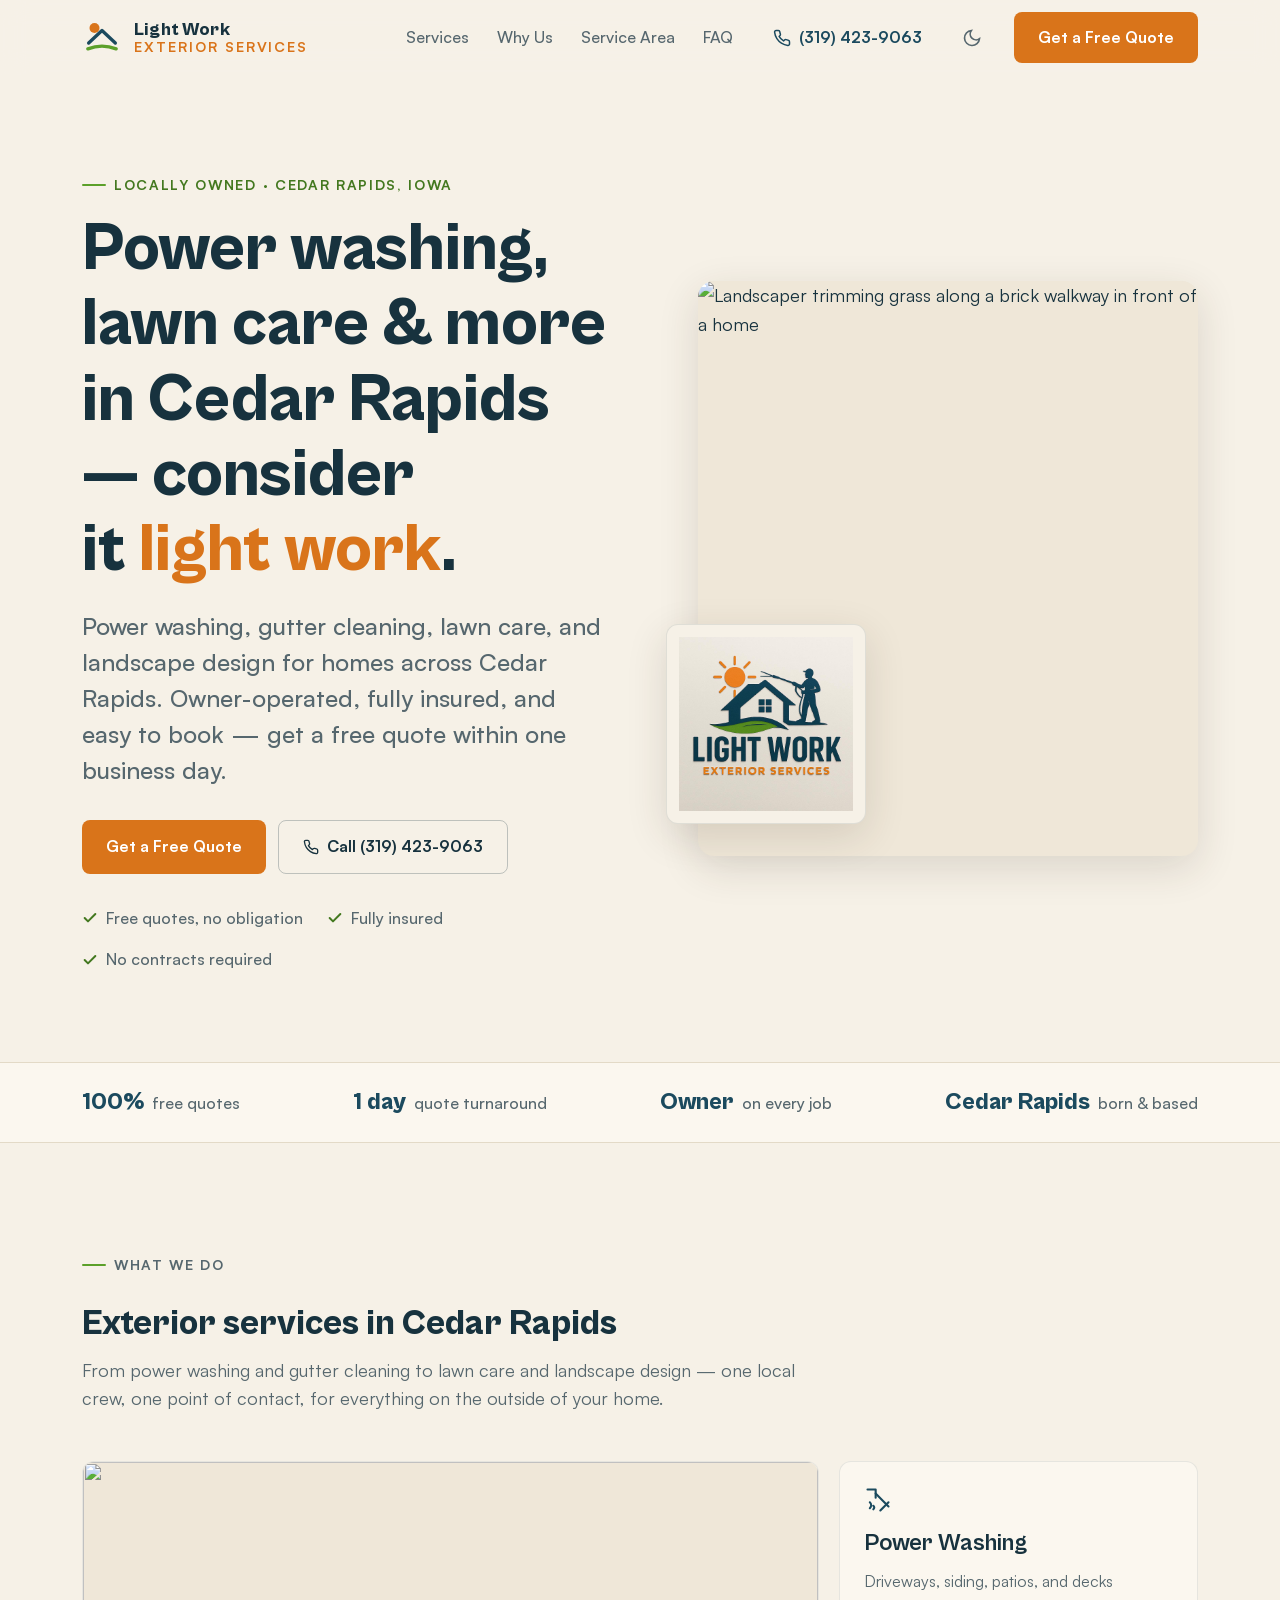
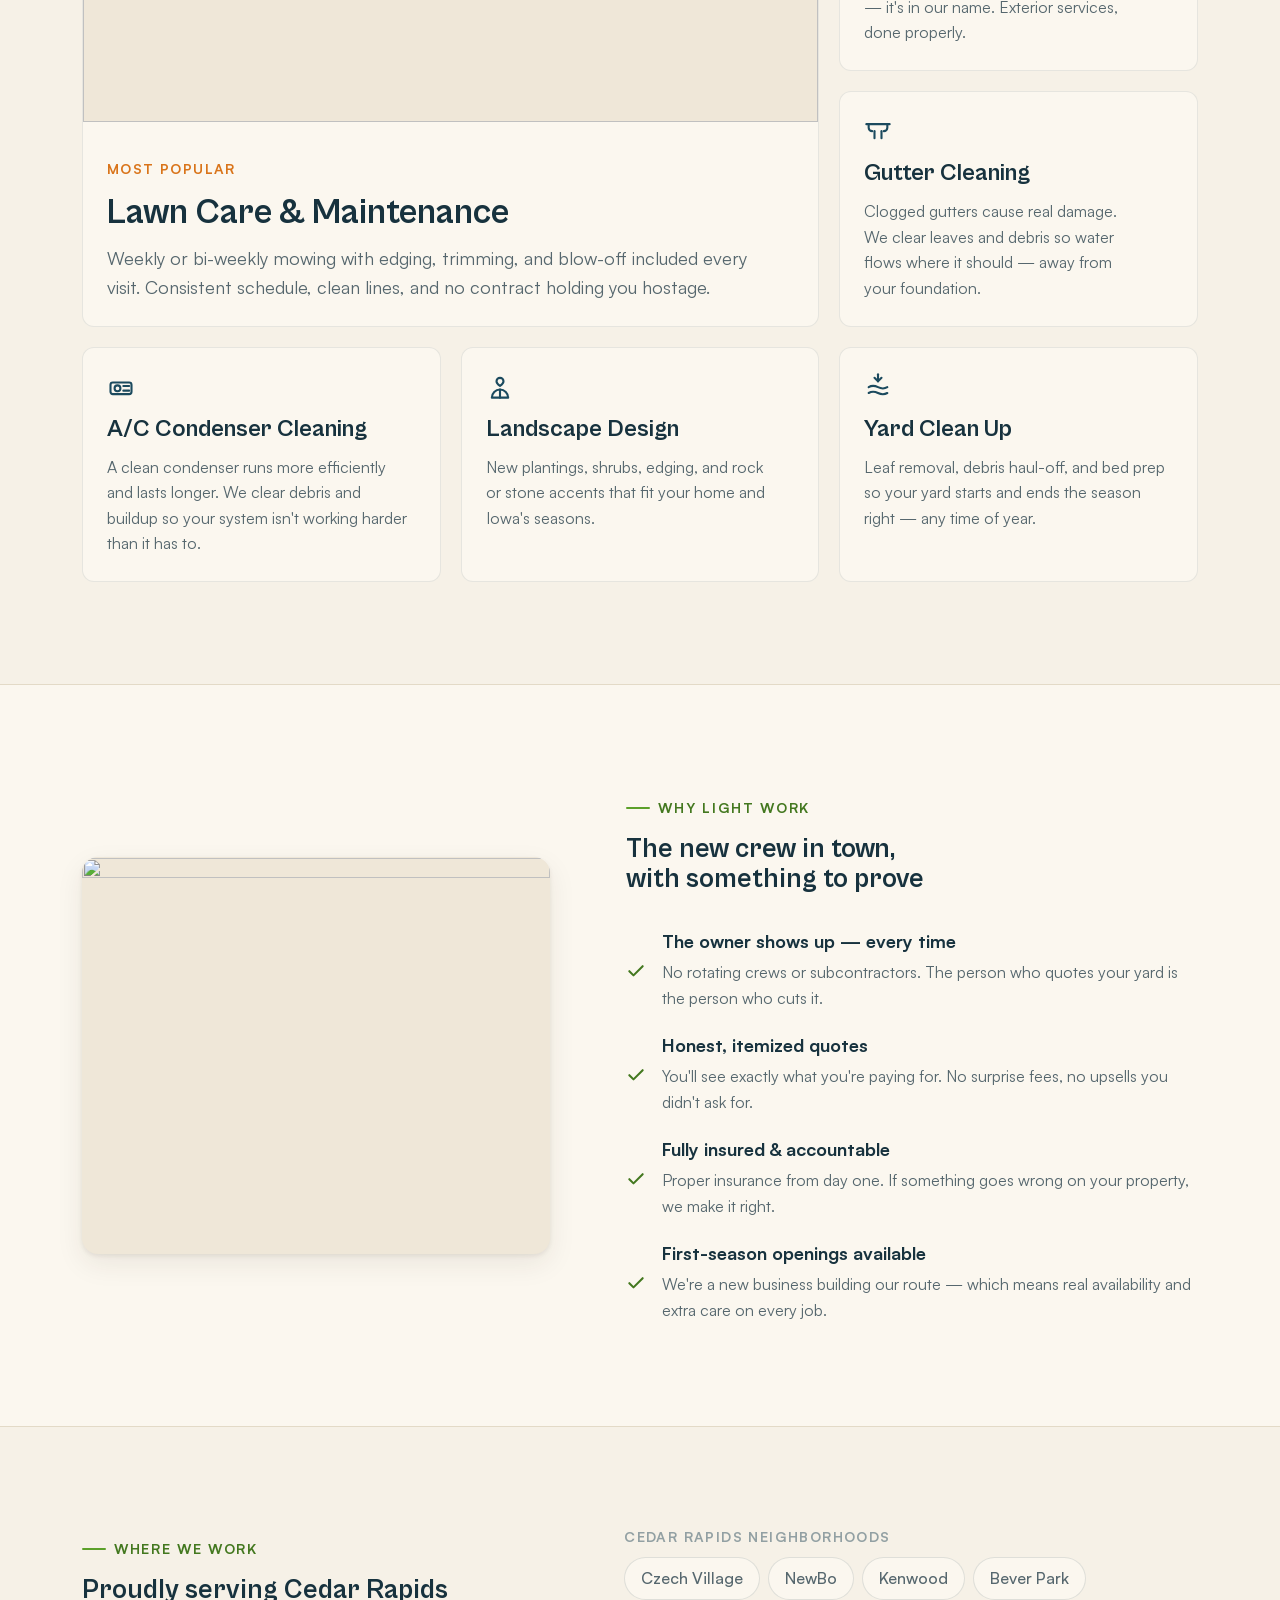
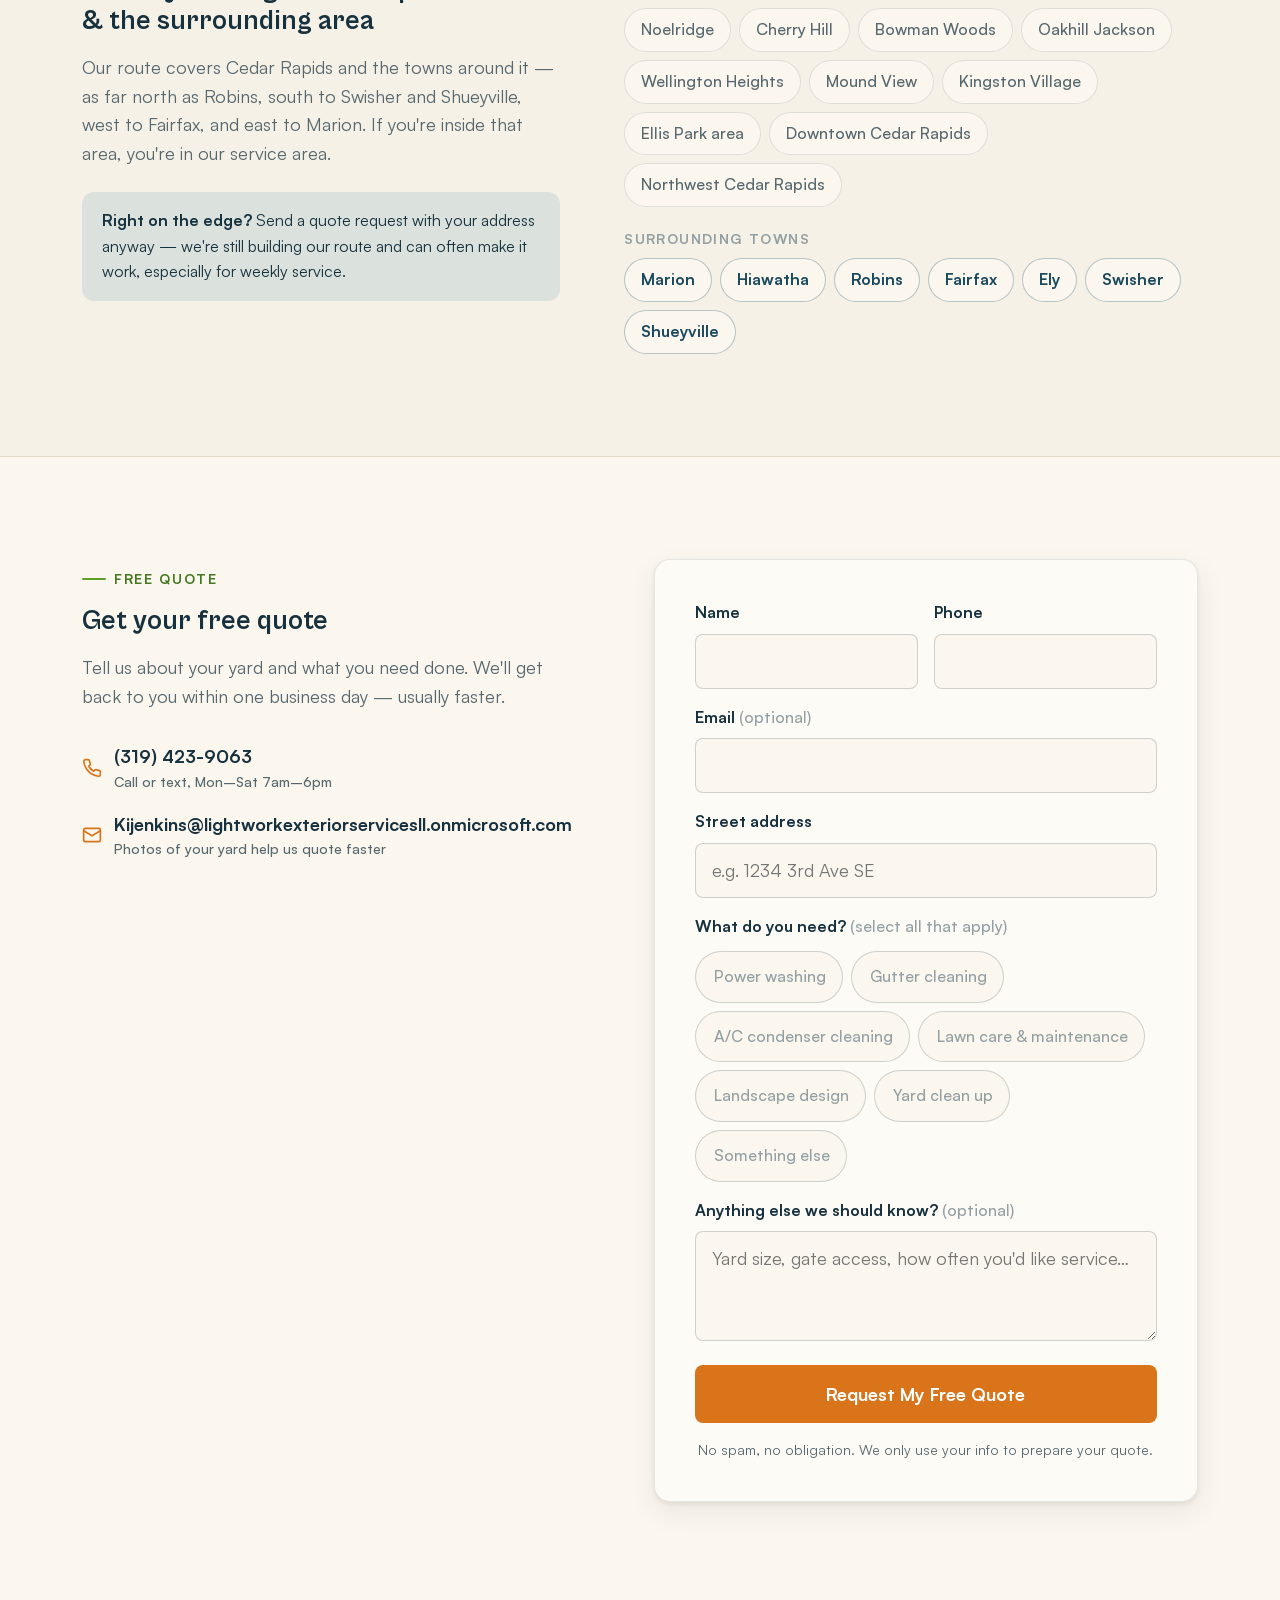
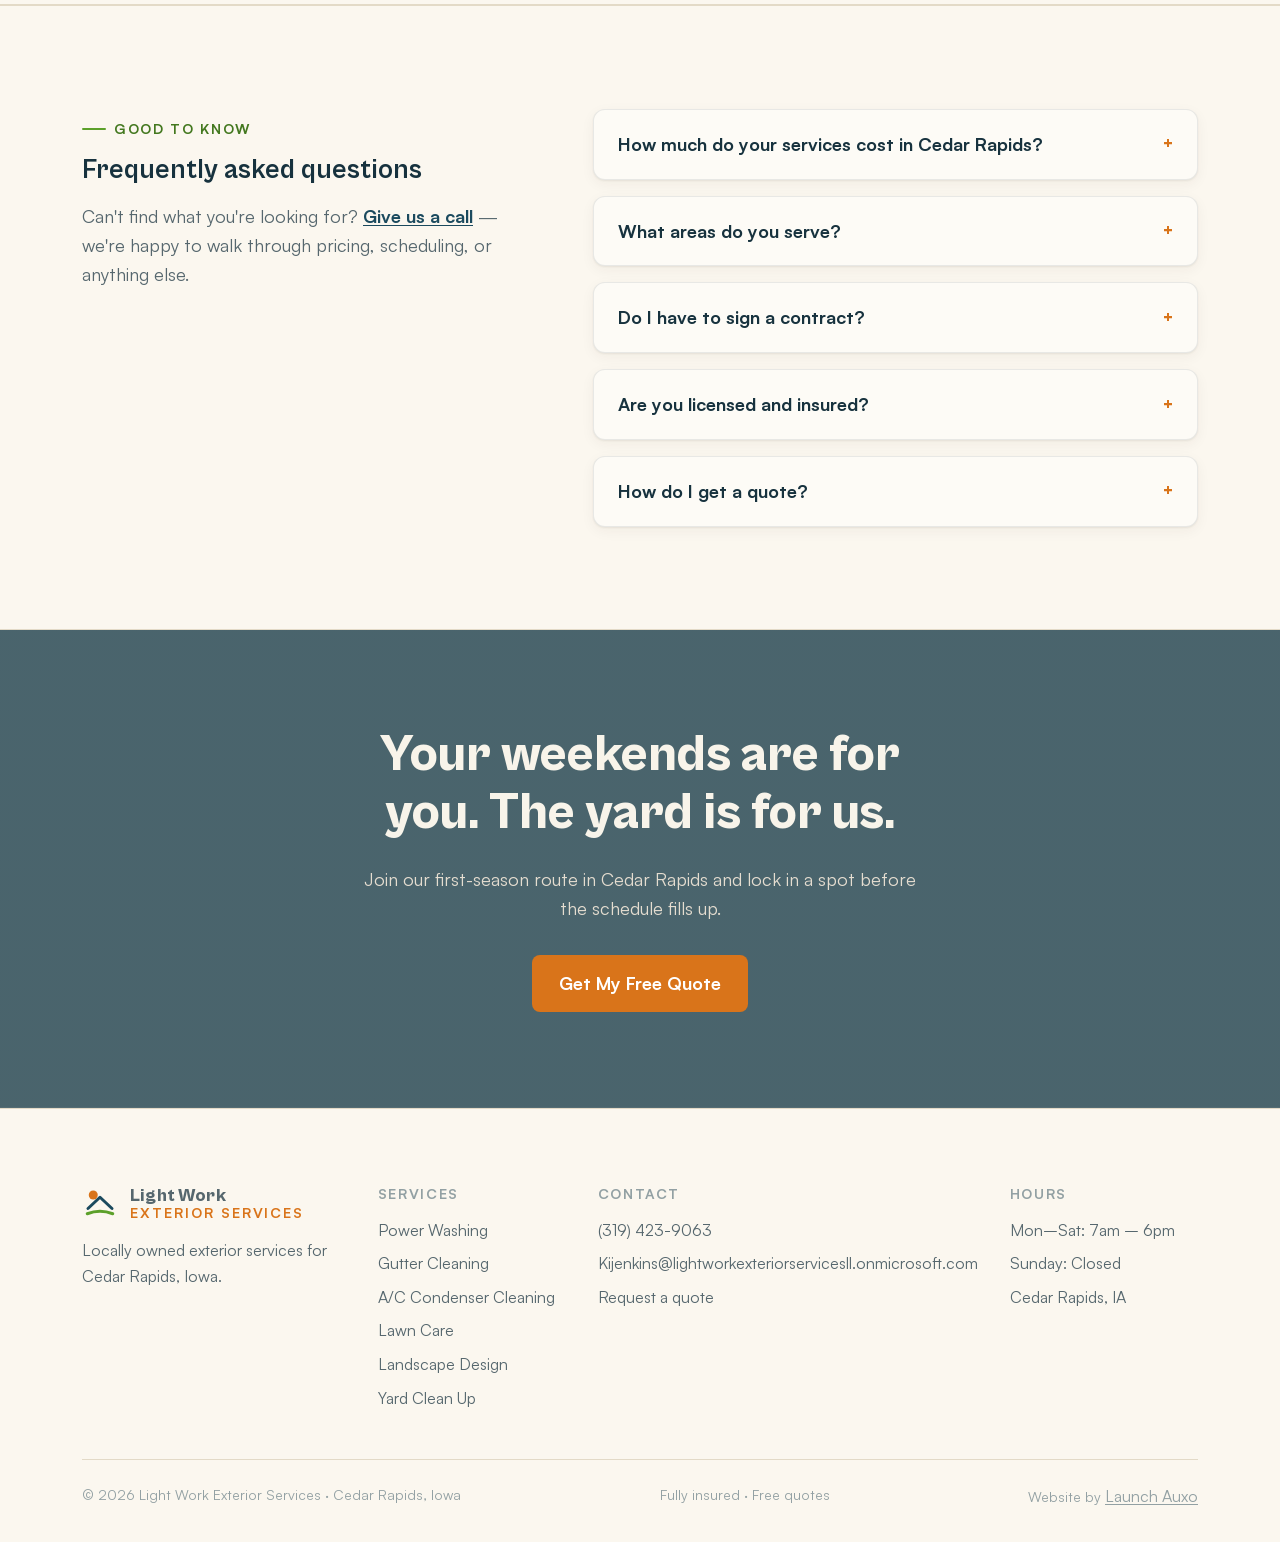
==== commit d78ef4ef: "Update to real service list and redesign FAQ section Replace placeholder services with the client's " ====
--- a/index.html
+++ b/index.html
@@ -13,16 +13,16 @@
           activated via its confirmation email on first real submission
        ══════════════════════════════════════════════════════════════ -->
 
-  <title>Landscaping & Lawn Care in Cedar Rapids, IA | Light Work</title>
-  <meta name="description" content="Light Work Exterior Services offers lawn mowing, landscaping, mulch, and seasonal cleanups in Cedar Rapids, Iowa. Locally owned and insured. Get a free quote today.">
+  <title>Exterior Services in Cedar Rapids, IA | Light Work</title>
+  <meta name="description" content="Power washing, gutter cleaning, A/C condenser cleaning, lawn care, and landscape design in Cedar Rapids, IA. Locally owned, insured. Free quotes.">
   <link rel="canonical" href="https://www.lightworkexteriors.com/">
   <meta name="robots" content="index, follow">
 
   <!-- Open Graph / social -->
   <meta property="og:type" content="website">
   <meta property="og:site_name" content="Light Work Exterior Services">
-  <meta property="og:title" content="Landscaping & Lawn Care in Cedar Rapids, IA | Light Work">
-  <meta property="og:description" content="Lawn mowing, landscaping, mulch, and seasonal cleanups in Cedar Rapids, Iowa. Locally owned and insured. Free quotes within one business day.">
+  <meta property="og:title" content="Exterior Services in Cedar Rapids, IA | Light Work">
+  <meta property="og:description" content="Power washing, gutter cleaning, A/C condenser cleaning, lawn care, and landscape design in Cedar Rapids, Iowa. Locally owned and insured. Free quotes within one business day.">
   <meta property="og:url" content="https://www.lightworkexteriors.com/">
   <meta property="og:image" content="https://www.lightworkexteriors.com/assets/light-work-logo.jpg">
   <meta property="og:locale" content="en_US">
@@ -49,7 +49,7 @@
     "@type": "LocalBusiness",
     "@id": "https://www.lightworkexteriors.com/#business",
     "name": "Light Work Exterior Services",
-    "description": "Locally owned lawn care and landscaping company based in Cedar Rapids, Iowa, serving Cedar Rapids and surrounding towns including Marion, Hiawatha, Robins, Fairfax, Ely, Swisher, and Shueyville. Lawn mowing, landscape design and installation, mulch and garden beds, hedge trimming, seasonal cleanups, and pressure washing.",
+    "description": "Locally owned exterior services company based in Cedar Rapids, Iowa, serving Cedar Rapids and surrounding towns including Marion, Hiawatha, Robins, Fairfax, Ely, Swisher, and Shueyville. Power washing, gutter cleaning, A/C condenser cleaning, lawn care and maintenance, landscape design, and yard cleanups.",
     "url": "https://www.lightworkexteriors.com/",
     "telephone": "+1-319-423-9063",
     "email": "Kijenkins@lightworkexteriorservicesll.onmicrosoft.com",
@@ -81,14 +81,14 @@
     }],
     "hasOfferCatalog": {
       "@type": "OfferCatalog",
-      "name": "Landscaping Services",
+      "name": "Exterior Services",
       "itemListElement": [
-        { "@type": "Offer", "itemOffered": { "@type": "Service", "name": "Lawn Mowing & Maintenance" } },
-        { "@type": "Offer", "itemOffered": { "@type": "Service", "name": "Landscape Design & Installation" } },
-        { "@type": "Offer", "itemOffered": { "@type": "Service", "name": "Mulch & Garden Beds" } },
-        { "@type": "Offer", "itemOffered": { "@type": "Service", "name": "Hedge & Shrub Trimming" } },
-        { "@type": "Offer", "itemOffered": { "@type": "Service", "name": "Spring & Fall Cleanup" } },
-        { "@type": "Offer", "itemOffered": { "@type": "Service", "name": "Pressure Washing" } }
+        { "@type": "Offer", "itemOffered": { "@type": "Service", "name": "Power Washing" } },
+        { "@type": "Offer", "itemOffered": { "@type": "Service", "name": "Gutter Cleaning" } },
+        { "@type": "Offer", "itemOffered": { "@type": "Service", "name": "A/C Condenser Cleaning" } },
+        { "@type": "Offer", "itemOffered": { "@type": "Service", "name": "Lawn Care & Maintenance" } },
+        { "@type": "Offer", "itemOffered": { "@type": "Service", "name": "Landscape Design" } },
+        { "@type": "Offer", "itemOffered": { "@type": "Service", "name": "Yard Clean Up" } }
       ]
     }
   }
@@ -102,8 +102,8 @@
     "mainEntity": [
       {
         "@type": "Question",
-        "name": "How much does lawn care cost in Cedar Rapids?",
-        "acceptedAnswer": { "@type": "Answer", "text": "Every yard is different, so we quote each property individually — most quotes go out within one business day. Pricing depends on lot size, terrain, and how often you'd like service. Quotes are always free and there's no obligation." }
+        "name": "How much do your services cost in Cedar Rapids?",
+        "acceptedAnswer": { "@type": "Answer", "text": "Every job is different, so we quote each property individually — most quotes go out within one business day. Pricing depends on the service, property size, and how often you'd like it done. Quotes are always free and there's no obligation." }
       },
       {
         "@type": "Question",
@@ -113,7 +113,7 @@
       {
         "@type": "Question",
         "name": "Do I have to sign a contract?",
-        "acceptedAnswer": { "@type": "Answer", "text": "No. You can book one-time work like a cleanup or mulch install, or set up recurring mowing that you can pause or cancel anytime. We'd rather earn your repeat business than lock it in." }
+        "acceptedAnswer": { "@type": "Answer", "text": "No. You can book one-time services like power washing or a yard cleanup, or set up recurring lawn care that you can pause or cancel anytime. We'd rather earn your repeat business than lock it in." }
       },
       {
         "@type": "Question",
@@ -123,7 +123,7 @@
       {
         "@type": "Question",
         "name": "How do I get a quote?",
-        "acceptedAnswer": { "@type": "Answer", "text": "Fill out the quote form on this page, or call us directly. Tell us your address and what you need done — we'll usually respond within one business day, and we can do a free walkthrough for bigger landscaping projects." }
+        "acceptedAnswer": { "@type": "Answer", "text": "Fill out the quote form on this page, or call us directly. Tell us your address and what you need done — we'll usually respond within one business day, and we can do a free walkthrough for larger jobs." }
       }
     ]
   }
@@ -174,8 +174,8 @@
       <div class="container hero-inner">
         <div>
           <p class="eyebrow">Locally owned · Cedar Rapids, Iowa</p>
-          <h1>Lawn care &amp; landscaping in Cedar Rapids — consider it <em>light work</em>.</h1>
-          <p class="hero-sub">Mowing, mulch, cleanups, and landscaping for homes across Cedar Rapids. Owner-operated, fully insured, and easy to book — get a free quote within one business day.</p>
+          <h1>Power washing, lawn care &amp; more in Cedar Rapids — consider it <em>light work</em>.</h1>
+          <p class="hero-sub">Power washing, gutter cleaning, lawn care, and landscape design for homes across Cedar Rapids. Owner-operated, fully insured, and easy to book — get a free quote within one business day.</p>
           <div class="hero-ctas">
             <a class="btn btn-primary" href="#quote">Get a Free Quote</a>
             <a class="btn btn-ghost" href="tel:+13194239063">
@@ -218,8 +218,8 @@
       <div class="container">
         <div class="section-head">
           <p class="eyebrow">What we do</p>
-          <h2>Landscaping services in Cedar Rapids</h2>
-          <p>From weekly mowing to a full landscape refresh — one local crew, one point of contact, and a yard you don't have to think about.</p>
+          <h2>Exterior services in Cedar Rapids</h2>
+          <p>From power washing and gutter cleaning to lawn care and landscape design — one local crew, one point of contact, for everything on the outside of your home.</p>
         </div>
 
         <div class="services-grid">
@@ -229,39 +229,39 @@
                  alt="Close-up of a thick, healthy green lawn" loading="lazy" decoding="async">
             <div class="service-body">
               <span class="service-tagline">Most popular</span>
-              <h3>Lawn Mowing &amp; Maintenance</h3>
+              <h3>Lawn Care &amp; Maintenance</h3>
               <p>Weekly or bi-weekly mowing with edging, trimming, and blow-off included every visit. Consistent schedule, clean lines, and no contract holding you hostage.</p>
             </div>
+          </article>
+
+          <article class="service-card reveal">
+            <svg class="icon" width="28" height="28" viewBox="0 0 24 24" fill="none" stroke="currentColor" stroke-width="1.8" stroke-linecap="round" stroke-linejoin="round" aria-hidden="true"><path d="M3 3h7v7"/><path d="M10 6.5 21 17.5"/><path d="M14 21l7-7"/><path d="M5 14c1.5 1.5 1.5 3.5 0 5M8 17c1 1 1 2 0 3"/></svg>
+            <h3>Power Washing</h3>
+            <p>Driveways, siding, patios, and decks — it's in our name. Exterior services, done properly.</p>
+          </article>
+
+          <article class="service-card reveal">
+            <svg class="icon" width="28" height="28" viewBox="0 0 24 24" fill="none" stroke="currentColor" stroke-width="1.8" stroke-linecap="round" stroke-linejoin="round" aria-hidden="true"><path d="M2 7h20"/><path d="M4 7v3a3 3 0 0 0 3 3"/><path d="M20 7v3a3 3 0 0 1-3 3"/><path d="M9 13v6"/><path d="M15 13v6"/></svg>
+            <h3>Gutter Cleaning</h3>
+            <p>Clogged gutters cause real damage. We clear leaves and debris so water flows where it should — away from your foundation.</p>
+          </article>
+
+          <article class="service-card reveal">
+            <svg class="icon" width="28" height="28" viewBox="0 0 24 24" fill="none" stroke="currentColor" stroke-width="1.8" stroke-linecap="round" stroke-linejoin="round" aria-hidden="true"><rect x="3" y="9" width="18" height="10" rx="2"/><circle cx="9" cy="14" r="2.5"/><line x1="14" y1="12" x2="19" y2="12"/><line x1="14" y1="16" x2="19" y2="16"/></svg>
+            <h3>A/C Condenser Cleaning</h3>
+            <p>A clean condenser runs more efficiently and lasts longer. We clear debris and buildup so your system isn't working harder than it has to.</p>
           </article>
 
           <article class="service-card reveal">
             <svg class="icon" width="28" height="28" viewBox="0 0 24 24" fill="none" stroke="currentColor" stroke-width="1.8" stroke-linecap="round" stroke-linejoin="round" aria-hidden="true"><path d="M12 22v-7"/><path d="M9 8a3 3 0 0 1 6 0c0 2-3 4-3 4s-3-2-3-4z"/><path d="M5 22a7 7 0 0 1 7-7 7 7 0 0 1 7 7z"/></svg>
-            <h3>Landscape Design &amp; Installation</h3>
+            <h3>Landscape Design</h3>
             <p>New plantings, shrubs, edging, and rock or stone accents that fit your home and Iowa's seasons.</p>
           </article>
 
           <article class="service-card reveal">
-            <svg class="icon" width="28" height="28" viewBox="0 0 24 24" fill="none" stroke="currentColor" stroke-width="1.8" stroke-linecap="round" stroke-linejoin="round" aria-hidden="true"><path d="M2 22h20"/><path d="M4 22c0-4 2-7 8-7s8 3 8 7"/><path d="M12 15V9"/><path d="M12 9c-2.5 0-4-1.8-4-4.5C10.5 4.5 12 6 12 9zm0 0c2.5 0 4-1.8 4-4.5C13.5 4.5 12 6 12 9z"/></svg>
-            <h3>Mulch &amp; Garden Beds</h3>
-            <p>Bed cleanout, fresh mulch, and crisp edges — the fastest way to make a whole yard look cared for.</p>
-          </article>
-
-          <article class="service-card reveal">
-            <svg class="icon" width="28" height="28" viewBox="0 0 24 24" fill="none" stroke="currentColor" stroke-width="1.8" stroke-linecap="round" stroke-linejoin="round" aria-hidden="true"><path d="M6 21V9a3 3 0 0 1 3-3h0a3 3 0 0 1 3 3v0"/><path d="M18 21V13"/><circle cx="18" cy="9" r="4"/><circle cx="6" cy="6" r="3"/></svg>
-            <h3>Hedge &amp; Shrub Trimming</h3>
-            <p>Shaping, thinning, and haul-away for overgrown hedges, bushes, and small trees.</p>
-          </article>
-
-          <article class="service-card reveal">
             <svg class="icon" width="28" height="28" viewBox="0 0 24 24" fill="none" stroke="currentColor" stroke-width="1.8" stroke-linecap="round" stroke-linejoin="round" aria-hidden="true"><path d="M12 2v6"/><path d="m15 5-3 3-3-3"/><path d="M4 13c2.5-1.5 5-1.5 8 0s5.5 1.5 8 0"/><path d="M4 18c2.5-1.5 5-1.5 8 0s5.5 1.5 8 0"/></svg>
-            <h3>Spring &amp; Fall Cleanup</h3>
-            <p>Leaf removal, debris haul-off, and bed prep so your yard starts and ends the season right.</p>
-          </article>
-
-          <article class="service-card reveal">
-            <svg class="icon" width="28" height="28" viewBox="0 0 24 24" fill="none" stroke="currentColor" stroke-width="1.8" stroke-linecap="round" stroke-linejoin="round" aria-hidden="true"><path d="M3 3h7v7"/><path d="M10 6.5 21 17.5"/><path d="M14 21l7-7"/><path d="M5 14c1.5 1.5 1.5 3.5 0 5M8 17c1 1 1 2 0 3"/></svg>
-            <h3>Pressure Washing</h3>
-            <p>Driveways, siding, patios, and decks — it's in our name. Exterior services, done properly.</p>
+            <h3>Yard Clean Up</h3>
+            <p>Leaf removal, debris haul-off, and bed prep so your yard starts and ends the season right — any time of year.</p>
           </article>
         </div>
       </div>
@@ -386,23 +386,45 @@
               <p class="field-error">That email doesn't look right.</p>
             </div>
             <div class="form-field form-field--full">
-              <label for="q-address">Street address in Cedar Rapids</label>
+              <label for="q-address">Street address</label>
               <input id="q-address" name="address" type="text" autocomplete="street-address" placeholder="e.g. 1234 3rd Ave SE" required>
               <p class="field-error">Please enter your address so we can quote accurately.</p>
             </div>
-            <div class="form-field form-field--full">
-              <label for="q-service">What do you need?</label>
-              <select id="q-service" name="service" required>
-                <option value="" selected disabled>Choose a service…</option>
-                <option>Lawn mowing &amp; maintenance</option>
-                <option>Landscape design &amp; installation</option>
-                <option>Mulch &amp; garden beds</option>
-                <option>Hedge &amp; shrub trimming</option>
-                <option>Spring / fall cleanup</option>
-                <option>Pressure washing</option>
-                <option>Something else / multiple</option>
-              </select>
-              <p class="field-error">Please pick a service.</p>
+            <div class="form-field form-field--full" id="service-field">
+              <fieldset class="service-fieldset">
+                <legend>What do you need? <span>(select all that apply)</span></legend>
+                <div class="service-options">
+                  <label class="service-option">
+                    <input type="checkbox" name="service" value="Power washing">
+                    <span><svg viewBox="0 0 24 24" fill="none" stroke="currentColor" stroke-width="3" stroke-linecap="round" stroke-linejoin="round" aria-hidden="true"><path d="M20 6 9 17l-5-5"/></svg>Power washing</span>
+                  </label>
+                  <label class="service-option">
+                    <input type="checkbox" name="service" value="Gutter cleaning">
+                    <span><svg viewBox="0 0 24 24" fill="none" stroke="currentColor" stroke-width="3" stroke-linecap="round" stroke-linejoin="round" aria-hidden="true"><path d="M20 6 9 17l-5-5"/></svg>Gutter cleaning</span>
+                  </label>
+                  <label class="service-option">
+                    <input type="checkbox" name="service" value="A/C condenser cleaning">
+                    <span><svg viewBox="0 0 24 24" fill="none" stroke="currentColor" stroke-width="3" stroke-linecap="round" stroke-linejoin="round" aria-hidden="true"><path d="M20 6 9 17l-5-5"/></svg>A/C condenser cleaning</span>
+                  </label>
+                  <label class="service-option">
+                    <input type="checkbox" name="service" value="Lawn care & maintenance">
+                    <span><svg viewBox="0 0 24 24" fill="none" stroke="currentColor" stroke-width="3" stroke-linecap="round" stroke-linejoin="round" aria-hidden="true"><path d="M20 6 9 17l-5-5"/></svg>Lawn care &amp; maintenance</span>
+                  </label>
+                  <label class="service-option">
+                    <input type="checkbox" name="service" value="Landscape design">
+                    <span><svg viewBox="0 0 24 24" fill="none" stroke="currentColor" stroke-width="3" stroke-linecap="round" stroke-linejoin="round" aria-hidden="true"><path d="M20 6 9 17l-5-5"/></svg>Landscape design</span>
+                  </label>
+                  <label class="service-option">
+                    <input type="checkbox" name="service" value="Yard clean up">
+                    <span><svg viewBox="0 0 24 24" fill="none" stroke="currentColor" stroke-width="3" stroke-linecap="round" stroke-linejoin="round" aria-hidden="true"><path d="M20 6 9 17l-5-5"/></svg>Yard clean up</span>
+                  </label>
+                  <label class="service-option">
+                    <input type="checkbox" name="service" value="Something else">
+                    <span><svg viewBox="0 0 24 24" fill="none" stroke="currentColor" stroke-width="3" stroke-linecap="round" stroke-linejoin="round" aria-hidden="true"><path d="M20 6 9 17l-5-5"/></svg>Something else</span>
+                  </label>
+                </div>
+              </fieldset>
+              <p class="field-error">Please select at least one service.</p>
             </div>
             <div class="form-field form-field--full">
               <label for="q-message">Anything else we should know? <span>(optional)</span></label>
@@ -422,16 +444,17 @@
     </section>
 
     <!-- ═══════════ FAQ ═══════════ -->
-    <section class="section" id="faq">
-      <div class="container">
-        <div class="section-head">
+    <section class="faq section" id="faq">
+      <div class="container faq-inner">
+        <div>
           <p class="eyebrow">Good to know</p>
-          <h2>Frequently asked questions</h2>
+          <h2 class="section-head" style="margin-bottom:0">Frequently asked questions</h2>
+          <p style="margin-top:var(--space-4); color:var(--color-text-muted)">Can't find what you're looking for? <a href="tel:+13194239063">Give us a call</a> — we're happy to walk through pricing, scheduling, or anything else.</p>
         </div>
         <div class="faq-list">
           <details class="faq-item">
-            <summary>How much does lawn care cost in Cedar Rapids?</summary>
-            <div class="faq-body"><p>Every yard is different, so we quote each property individually — most quotes go out within one business day. Pricing depends on lot size, terrain, and how often you'd like service. Quotes are always free and there's no obligation.</p></div>
+            <summary>How much do your services cost in Cedar Rapids?</summary>
+            <div class="faq-body"><p>Every job is different, so we quote each property individually — most quotes go out within one business day. Pricing depends on the service, property size, and how often you'd like it done. Quotes are always free and there's no obligation.</p></div>
           </details>
           <details class="faq-item">
             <summary>What areas do you serve?</summary>
@@ -439,7 +462,7 @@
           </details>
           <details class="faq-item">
             <summary>Do I have to sign a contract?</summary>
-            <div class="faq-body"><p>No. You can book one-time work like a cleanup or mulch install, or set up recurring mowing that you can pause or cancel anytime. We'd rather earn your repeat business than lock it in.</p></div>
+            <div class="faq-body"><p>No. You can book one-time services like power washing or a yard cleanup, or set up recurring lawn care that you can pause or cancel anytime. We'd rather earn your repeat business than lock it in.</p></div>
           </details>
           <details class="faq-item">
             <summary>Are you licensed and insured?</summary>
@@ -447,7 +470,7 @@
           </details>
           <details class="faq-item">
             <summary>How do I get a quote?</summary>
-            <div class="faq-body"><p>Fill out the <a href="#quote">quote form</a> on this page, or call us at <a href="tel:+13194239063">(319) 423-9063</a>. Tell us your address and what you need done — we'll usually respond within one business day, and we can do a free walkthrough for bigger landscaping projects.</p></div>
+            <div class="faq-body"><p>Fill out the <a href="#quote">quote form</a> on this page, or call us at <a href="tel:+13194239063">(319) 423-9063</a>. Tell us your address and what you need done — we'll usually respond within one business day, and we can do a free walkthrough for larger jobs.</p></div>
           </details>
         </div>
       </div>
@@ -476,16 +499,17 @@
             </svg>
             <span class="brand-name">Light Work<small>Exterior Services</small></span>
           </a>
-          <p>Locally owned lawn care and landscaping, serving Cedar Rapids, Iowa.</p>
+          <p>Locally owned exterior services for Cedar Rapids, Iowa.</p>
         </div>
         <nav aria-label="Footer">
           <h3>Services</h3>
           <ul role="list">
-            <li><a href="#services">Lawn Mowing</a></li>
-            <li><a href="#services">Landscaping</a></li>
-            <li><a href="#services">Mulch &amp; Beds</a></li>
-            <li><a href="#services">Cleanups</a></li>
-            <li><a href="#services">Pressure Washing</a></li>
+            <li><a href="#services">Power Washing</a></li>
+            <li><a href="#services">Gutter Cleaning</a></li>
+            <li><a href="#services">A/C Condenser Cleaning</a></li>
+            <li><a href="#services">Lawn Care</a></li>
+            <li><a href="#services">Landscape Design</a></li>
+            <li><a href="#services">Yard Clean Up</a></li>
           </ul>
         </nav>
         <div>
--- a/css/style.css
+++ b/css/style.css
@@ -582,6 +582,46 @@
 }
 .form-field.has-error input, .form-field.has-error select, .form-field.has-error textarea { border-color: var(--color-error); }
 .form-field.has-error .field-error { display: block; }
+
+.service-fieldset { border: none; padding: 0; }
+.service-fieldset legend {
+  padding: 0; margin-bottom: var(--space-3);
+  font-size: var(--text-sm); font-weight: 700;
+}
+.service-fieldset legend span { color: var(--color-text-faint); font-weight: 500; }
+.service-options { display: flex; flex-wrap: wrap; gap: var(--space-2); }
+.service-option { position: relative; display: inline-flex; min-height: 44px; }
+.service-option input {
+  position: absolute; inset: 0; width: 100%; height: 100%;
+  margin: 0; opacity: 0; cursor: pointer;
+}
+.service-option span {
+  display: inline-flex; align-items: center; gap: var(--space-2);
+  font-size: var(--text-sm); font-weight: 500;
+  color: var(--color-text-muted);
+  background: var(--color-surface);
+  border: 1px solid oklch(from var(--color-text) l c h / 0.2);
+  border-radius: var(--radius-full);
+  padding: var(--space-3) var(--space-4);
+}
+.service-option span svg {
+  width: 14px; height: 14px; flex-shrink: 0;
+  opacity: 0; margin-left: -1.25em; transition: opacity var(--transition-interactive), margin var(--transition-interactive);
+}
+.service-option input:checked + span {
+  background: var(--color-navy);
+  border-color: var(--color-navy);
+  color: var(--color-text-inverse);
+}
+.service-option input:checked + span svg { opacity: 1; margin-left: 0; }
+.service-option input:focus-visible + span {
+  outline: 2px solid var(--color-accent); outline-offset: 2px;
+}
+.service-option:hover span { border-color: var(--color-navy); }
+.form-field.has-error .service-options {
+  outline: 2px solid var(--color-error); outline-offset: var(--space-3);
+  border-radius: var(--radius-lg);
+}
 .quote-form .btn { width: 100%; margin-top: var(--space-6); font-size: var(--text-base); }
 .form-note {
   margin-top: var(--space-4); text-align: center;
@@ -603,11 +643,24 @@
 }
 
 /* ---------- FAQ ---------- */
-.faq-list { max-width: var(--content-narrow); display: grid; gap: var(--space-3); }
+.faq { background: var(--color-surface); border-block: 1px solid var(--color-divider); }
+.faq-inner {
+  display: grid; grid-template-columns: 0.85fr 1.15fr;
+  gap: clamp(var(--space-8), 6vw, var(--space-16));
+  align-items: start;
+}
+.faq-inner > div:first-child a { color: var(--color-navy); font-weight: 700; text-decoration: underline; text-underline-offset: 2px; }
+.faq-list { display: grid; gap: var(--space-4); }
 .faq-item {
-  background: var(--color-surface);
+  background: var(--color-surface-2);
   border: 1px solid oklch(from var(--color-text) l c h / 0.09);
   border-radius: var(--radius-lg);
+  box-shadow: var(--shadow-sm);
+  transition: box-shadow var(--transition-interactive), border-color var(--transition-interactive);
+}
+.faq-item:hover, .faq-item[open] {
+  box-shadow: var(--shadow-md);
+  border-color: oklch(from var(--color-navy) l c h / 0.3);
 }
 .faq-item summary {
   list-style: none;
@@ -631,6 +684,7 @@
   padding: 0 var(--space-6) var(--space-5);
   color: var(--color-text-muted); font-size: var(--text-sm);
 }
+@media (max-width: 880px) { .faq-inner { grid-template-columns: 1fr; } }
 
 /* ---------- Full-bleed band ---------- */
 .band {
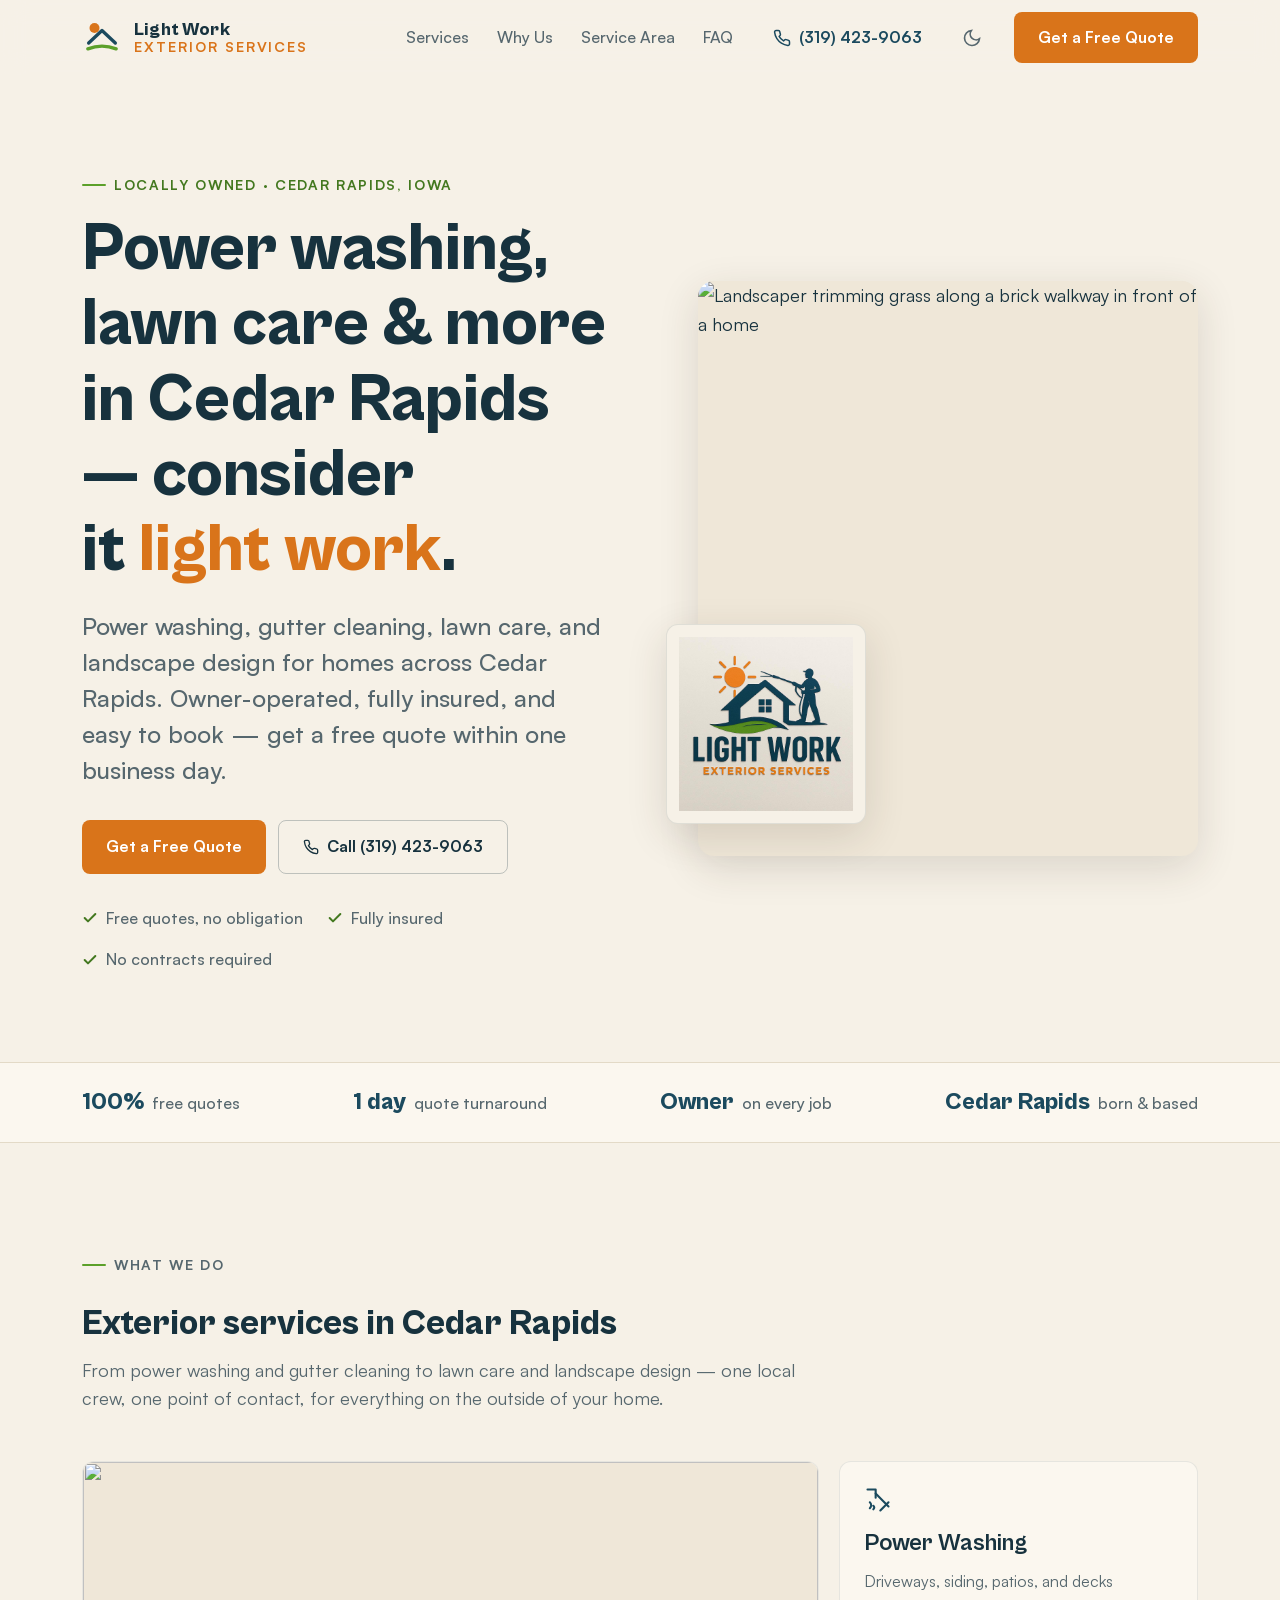
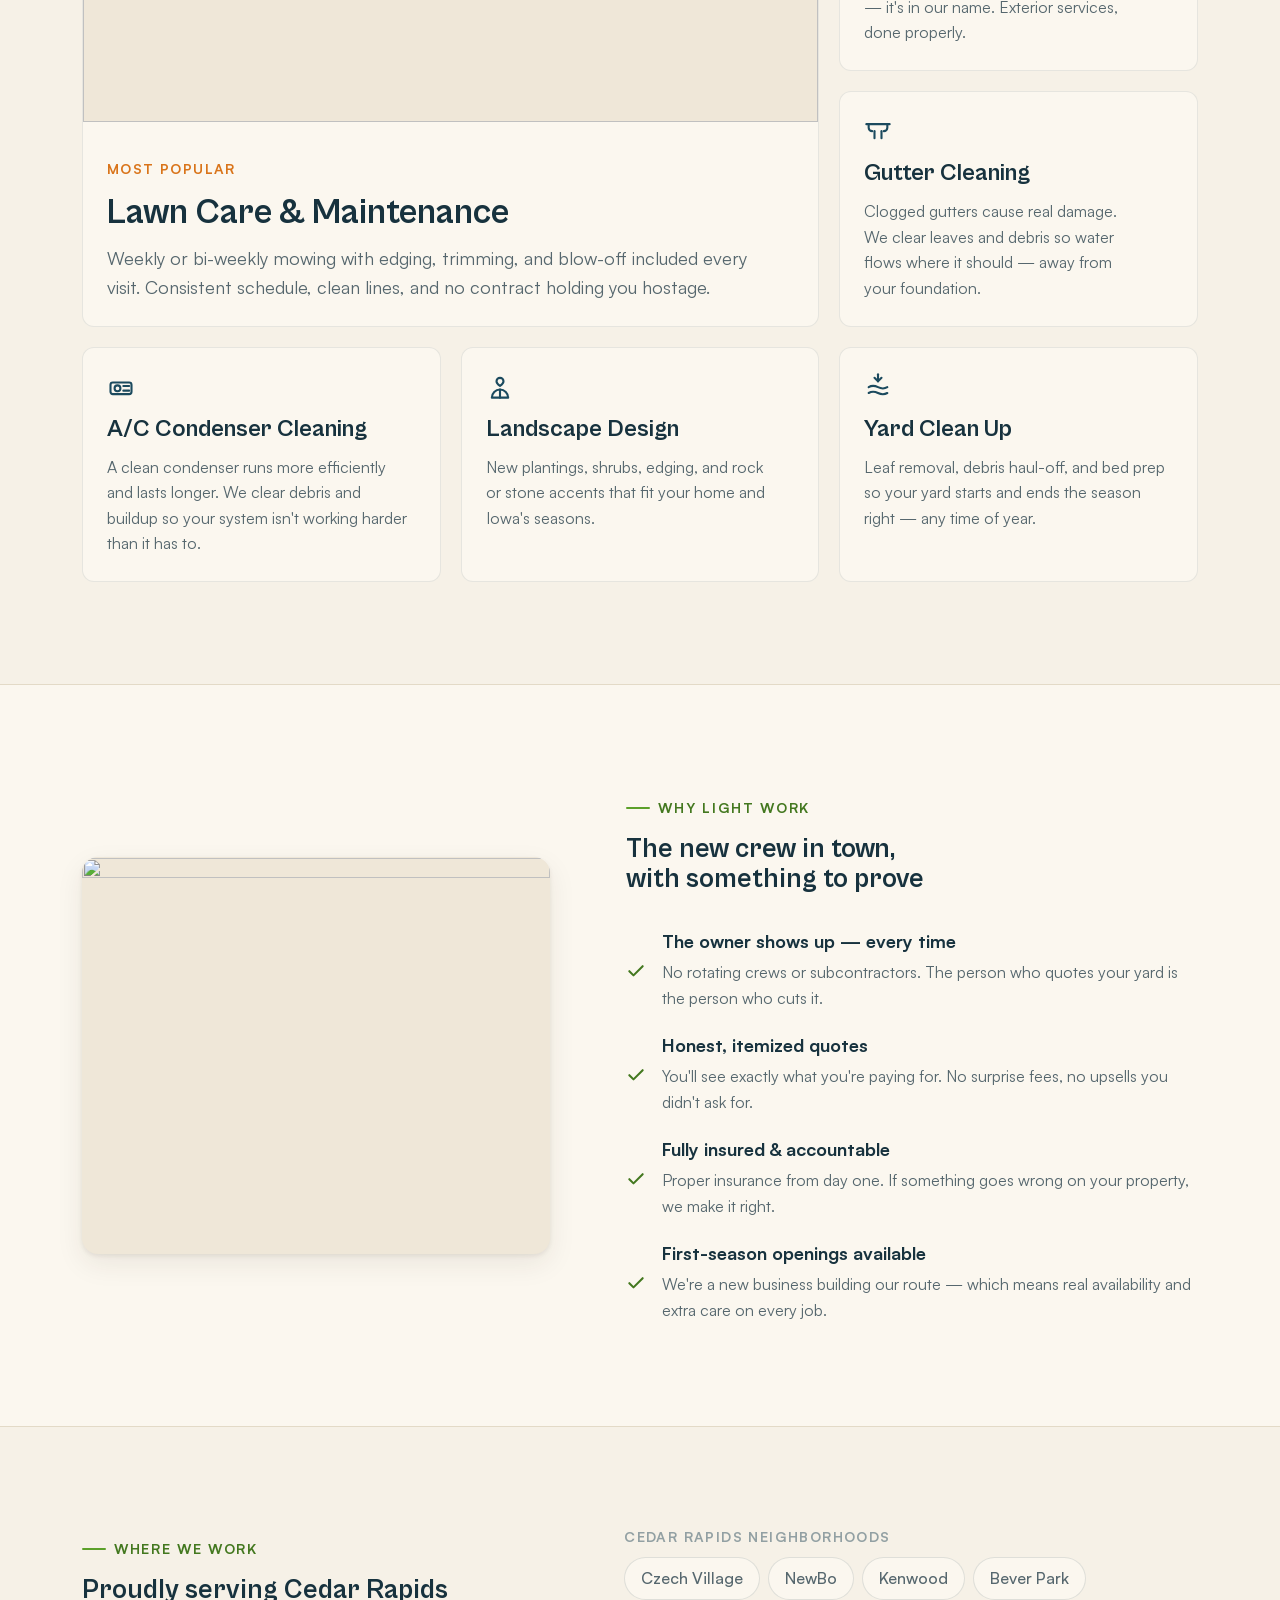
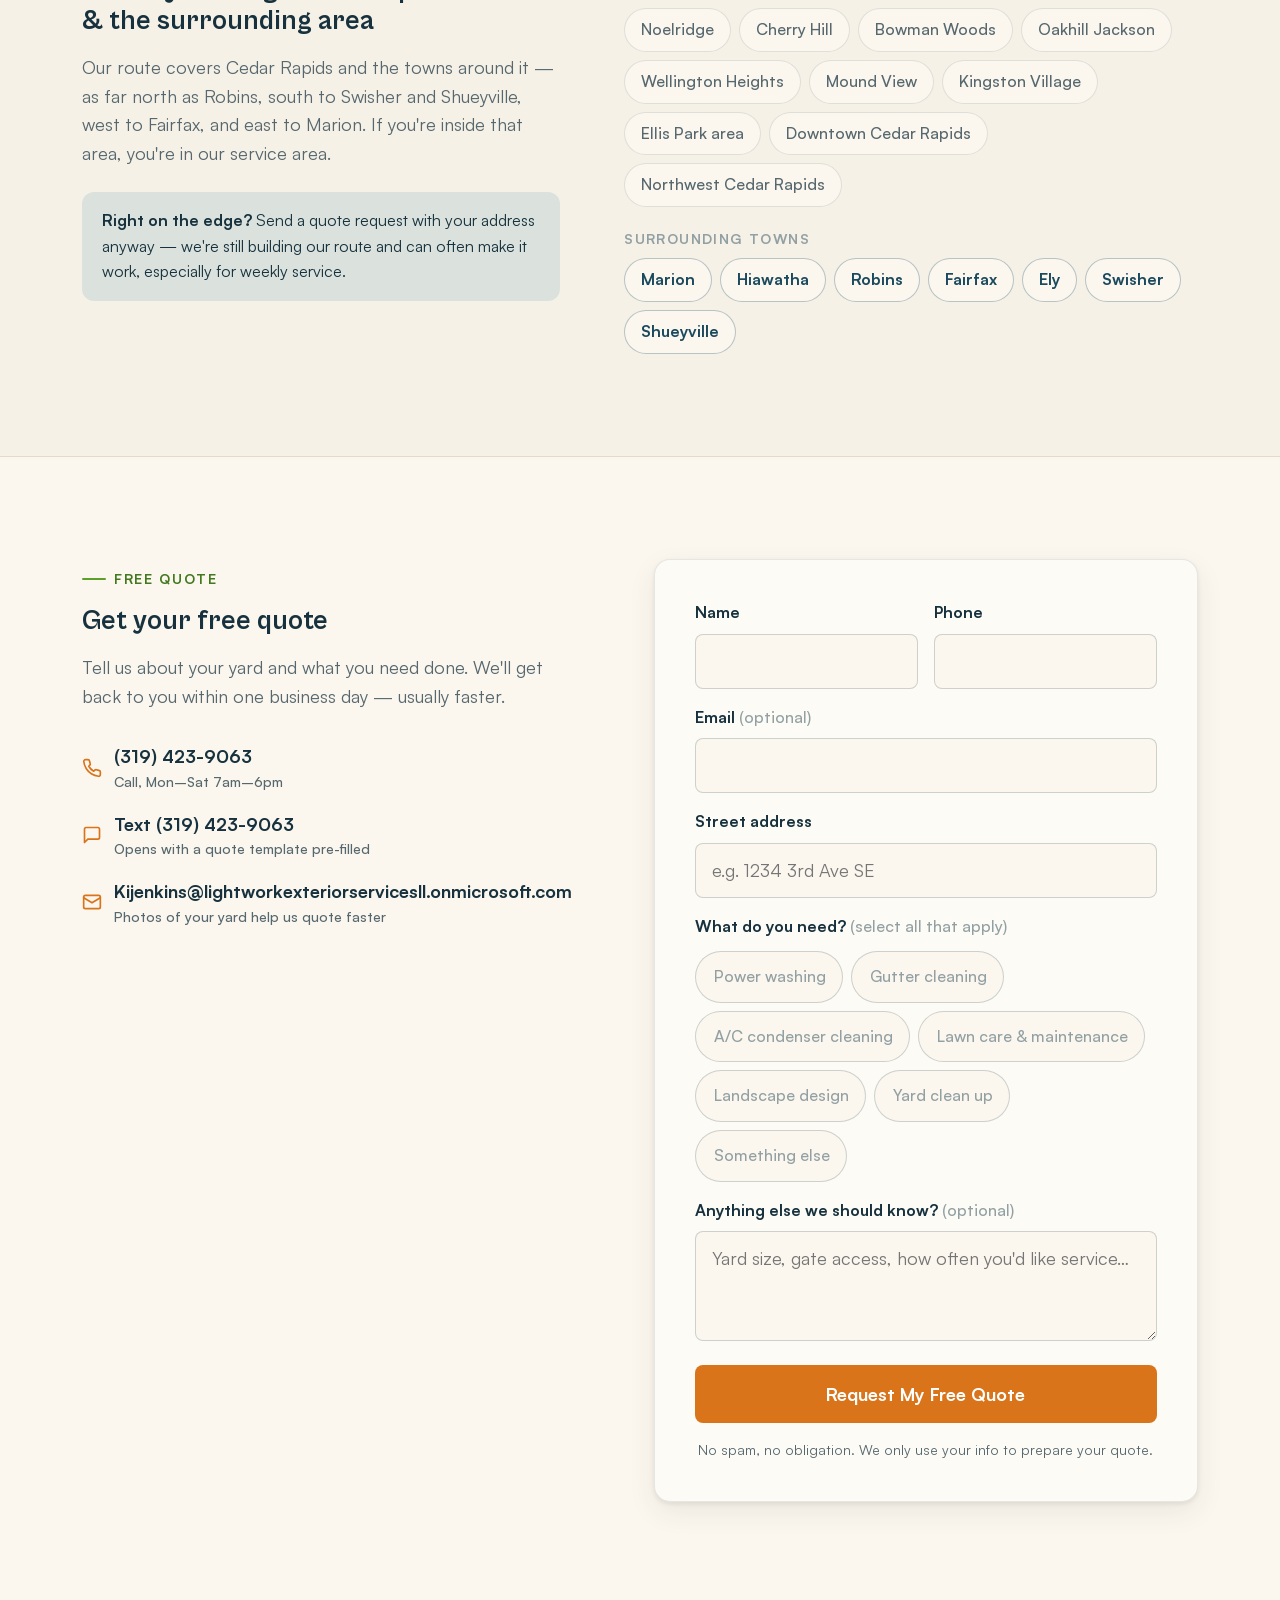
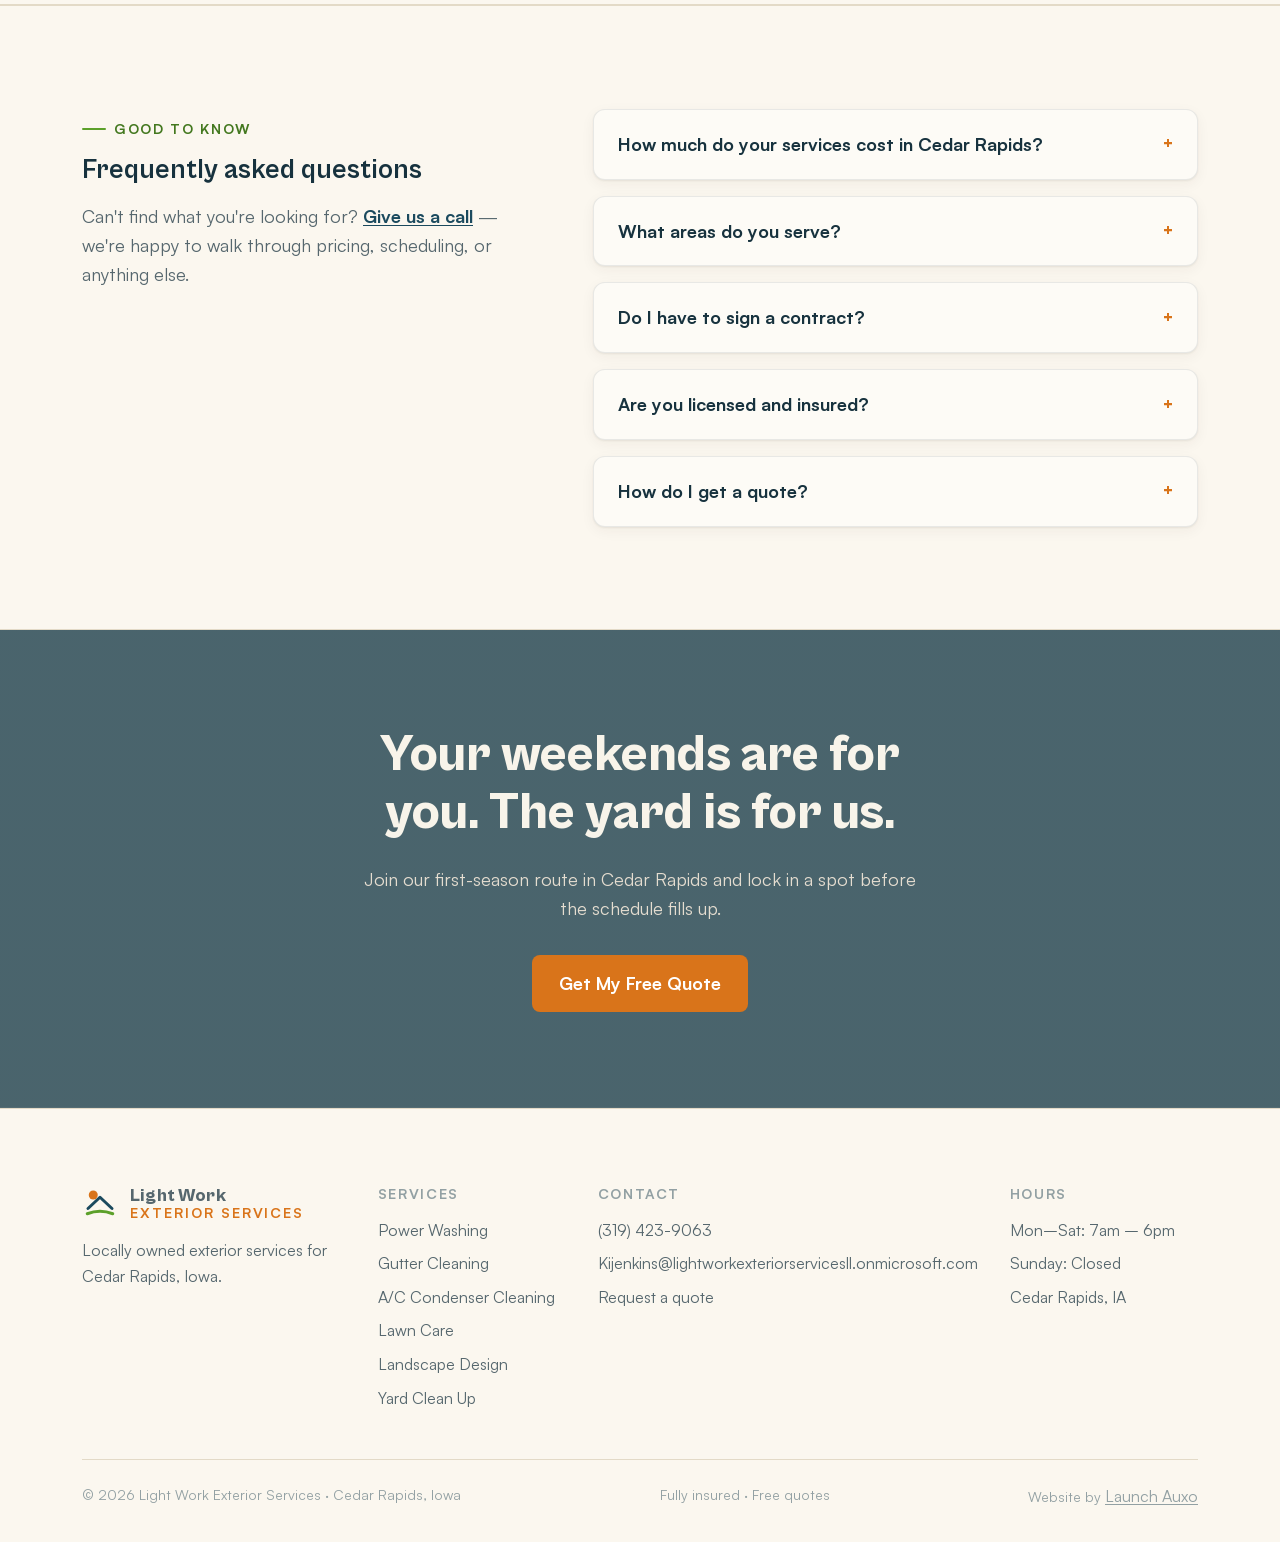
==== commit ba2ac16d: "Wire quote form to FormSubmit and add text-us contact option Form now posts via fetch to FormSubmit'" ====
--- a/index.html
+++ b/index.html
@@ -8,9 +8,10 @@
        BEFORE LAUNCH — replace these placeholders:
        1. Domain: swap every "https://www.lightworkexteriors.com" for the real domain
           (also in sitemap.xml and robots.txt)
-       2. Form:   see the <form> tag comment in the #quote section — FormSubmit needs
-          the new address (Kijenkins@lightworkexteriorservicesll.onmicrosoft.com)
-          activated via its confirmation email on first real submission
+       2. Form:   wired to FormSubmit (Kijenkins@lightworkexteriorservicesll.onmicrosoft.com).
+          FormSubmit emails a one-time "confirm your email" link to that inbox the
+          FIRST time the form is really submitted — Ki must click it or all
+          submissions before that are silently dropped.
        ══════════════════════════════════════════════════════════════ -->
 
   <title>Exterior Services in Cedar Rapids, IA | Light Work</title>
@@ -354,7 +355,11 @@
           <div class="quote-contacts">
             <a href="tel:+13194239063">
               <svg class="icon" width="20" height="20" viewBox="0 0 24 24" fill="none" stroke="currentColor" stroke-width="2" stroke-linecap="round" stroke-linejoin="round" aria-hidden="true"><path d="M22 16.92v3a2 2 0 0 1-2.18 2 19.79 19.79 0 0 1-8.63-3.07 19.5 19.5 0 0 1-6-6 19.79 19.79 0 0 1-3.07-8.67A2 2 0 0 1 4.11 2h3a2 2 0 0 1 2 1.72 12.84 12.84 0 0 0 .7 2.81 2 2 0 0 1-.45 2.11L8.09 9.91a16 16 0 0 0 6 6l1.27-1.27a2 2 0 0 1 2.11-.45 12.84 12.84 0 0 0 2.81.7A2 2 0 0 1 22 16.92z"/></svg>
-              <span>(319) 423-9063<small>Call or text, Mon–Sat 7am–6pm</small></span>
+              <span>(319) 423-9063<small>Call, Mon–Sat 7am–6pm</small></span>
+            </a>
+            <a href="sms:+13194239063?body=Hi%20Ki!%20I'd%20like%20a%20quote%20from%20Light%20Work%20Exterior%20Services.%0AServices%20needed%3A%20%0AAddress%3A%20%0ADetails%3A%20%0A(I%20can%20send%20a%20few%20photos%20of%20the%20area%20too!)">
+              <svg class="icon" width="20" height="20" viewBox="0 0 24 24" fill="none" stroke="currentColor" stroke-width="2" stroke-linecap="round" stroke-linejoin="round" aria-hidden="true"><path d="M21 15a2 2 0 0 1-2 2H7l-4 4V5a2 2 0 0 1 2-2h14a2 2 0 0 1 2 2z"/></svg>
+              <span>Text (319) 423-9063<small>Opens with a quote template pre-filled</small></span>
             </a>
             <a href="mailto:Kijenkins@lightworkexteriorservicesll.onmicrosoft.com">
               <svg class="icon" width="20" height="20" viewBox="0 0 24 24" fill="none" stroke="currentColor" stroke-width="2" stroke-linecap="round" stroke-linejoin="round" aria-hidden="true"><rect x="2" y="4" width="20" height="16" rx="2"/><path d="m22 7-10 6L2 7"/></svg>
@@ -363,12 +368,16 @@
           </div>
         </div>
 
-        <!-- To make this form live: sign up the business email at https://formspree.io (or
-             https://formsubmit.co), put the endpoint they give you in `action`, then delete
-             the data-demo attribute. Until then, submissions show a success message locally
-             but are NOT sent anywhere. -->
-        <form class="quote-form" id="quote-form" data-demo="true"
+        <!-- Live: submits via fetch to FormSubmit's AJAX endpoint (js/main.js) so the page
+             never navigates away; falls back to a normal POST (which redirects to
+             FormSubmit's own thank-you page) if the fetch fails. Ki must click the
+             one-time confirmation email FormSubmit sends on the first real submission,
+             or submissions before that are silently dropped. -->
+        <form class="quote-form" id="quote-form"
               action="https://formsubmit.co/Kijenkins@lightworkexteriorservicesll.onmicrosoft.com" method="POST" novalidate>
+          <input type="hidden" name="_subject" value="New quote request — lightworkexteriors.com">
+          <input type="hidden" name="_template" value="table">
+          <input type="hidden" name="_captcha" value="false">
           <div class="form-grid">
             <div class="form-field">
               <label for="q-name">Name</label>
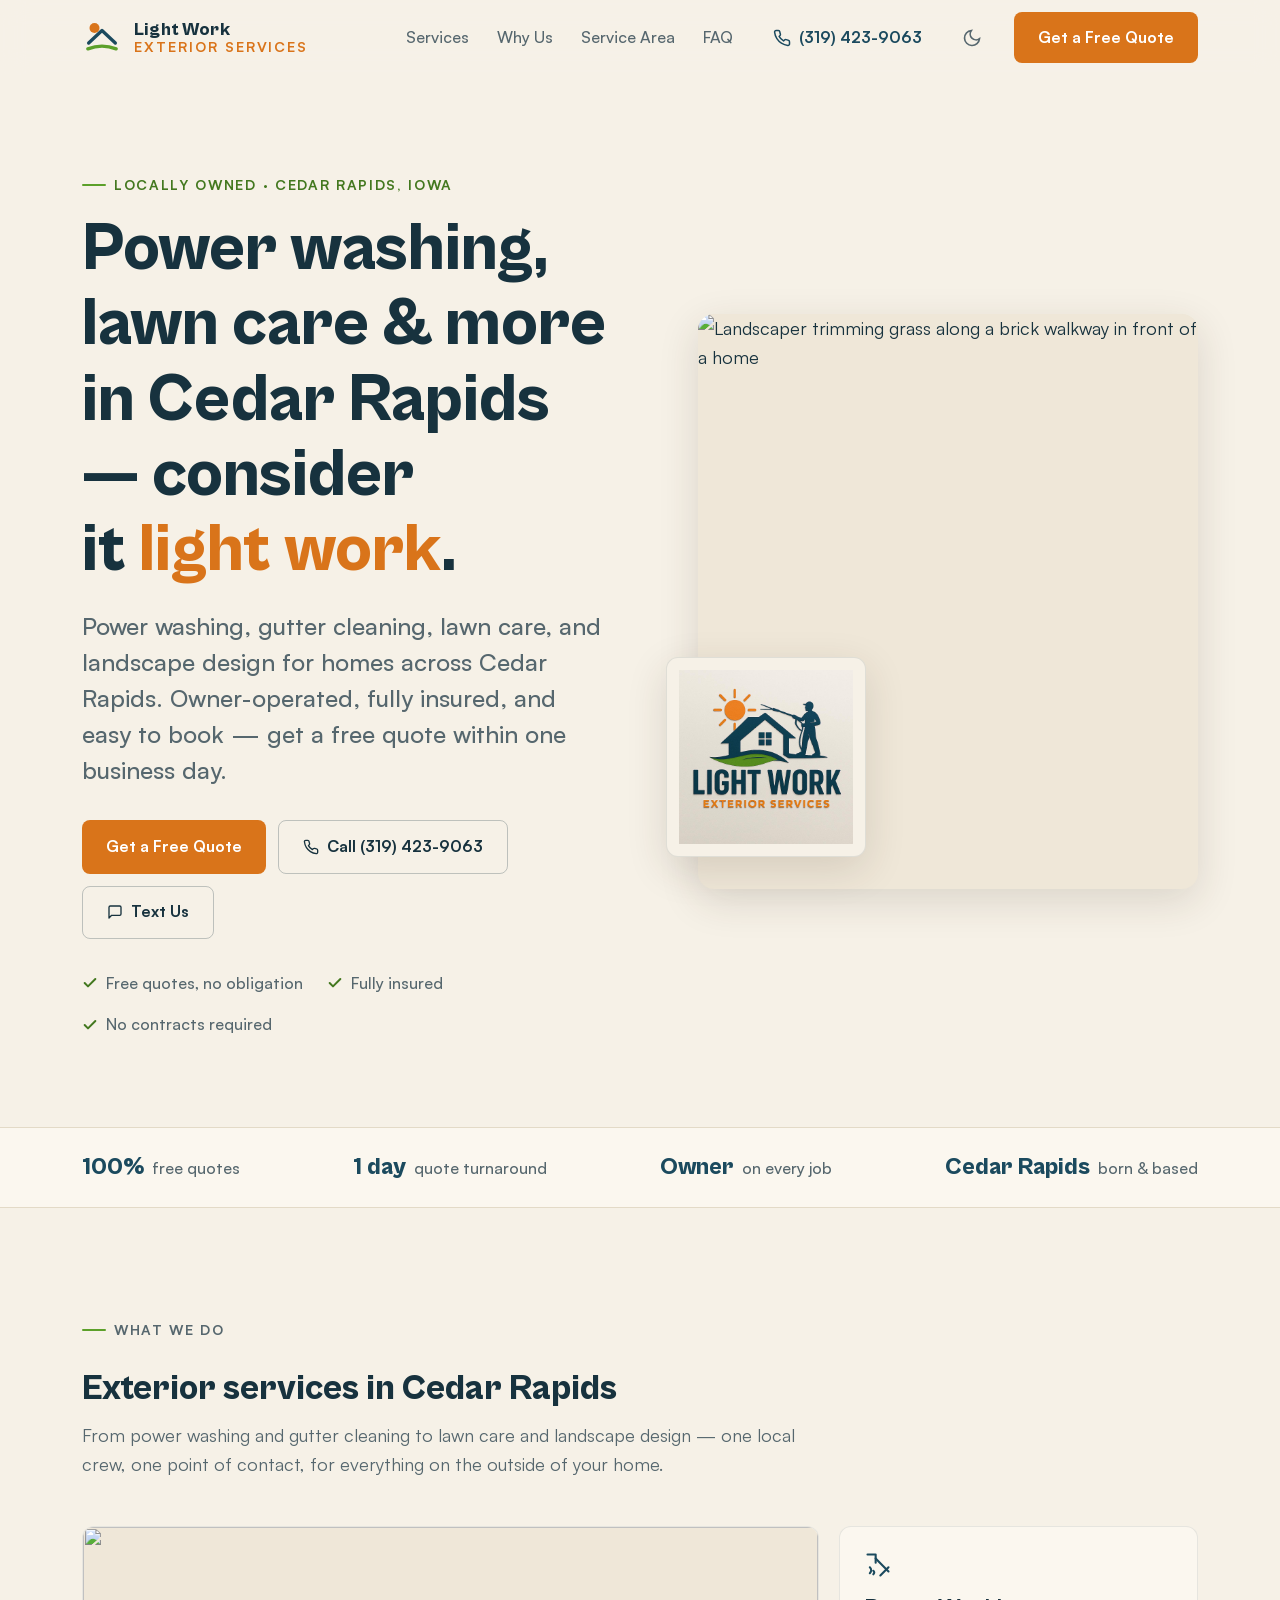
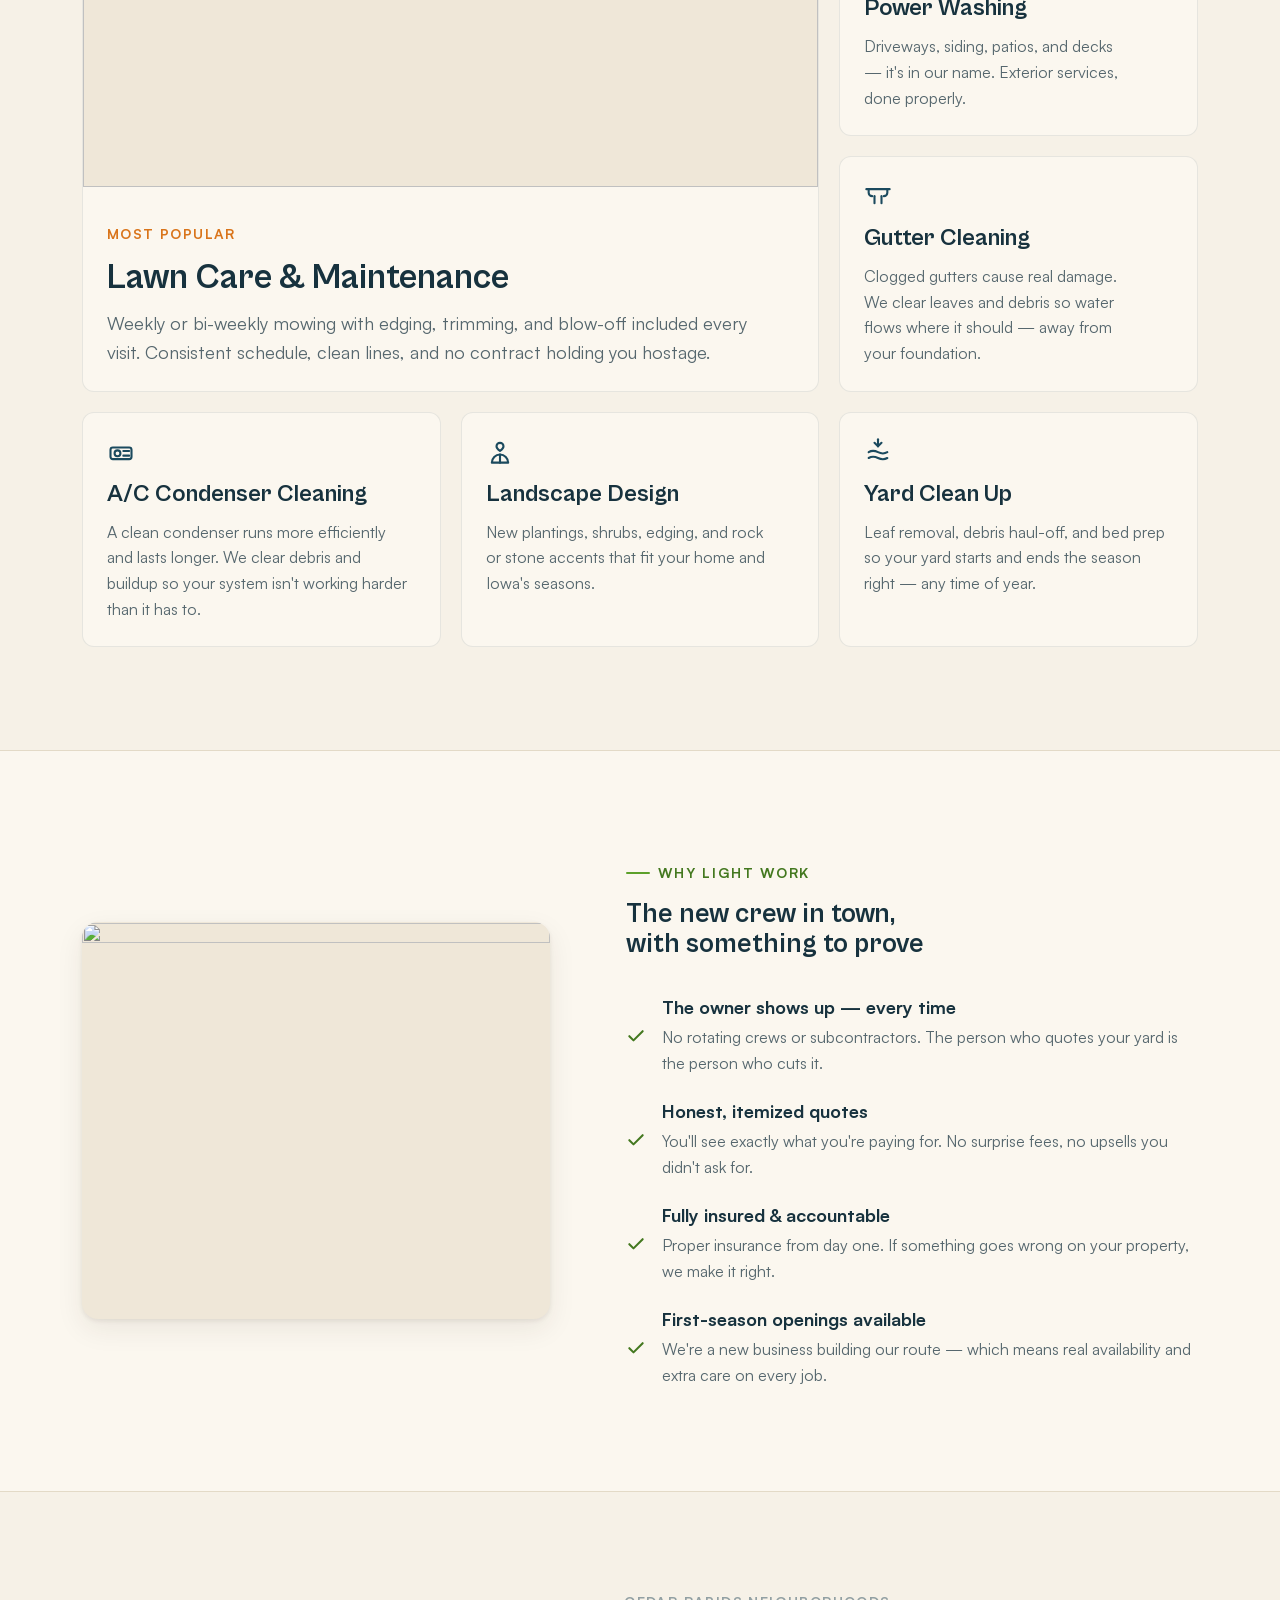
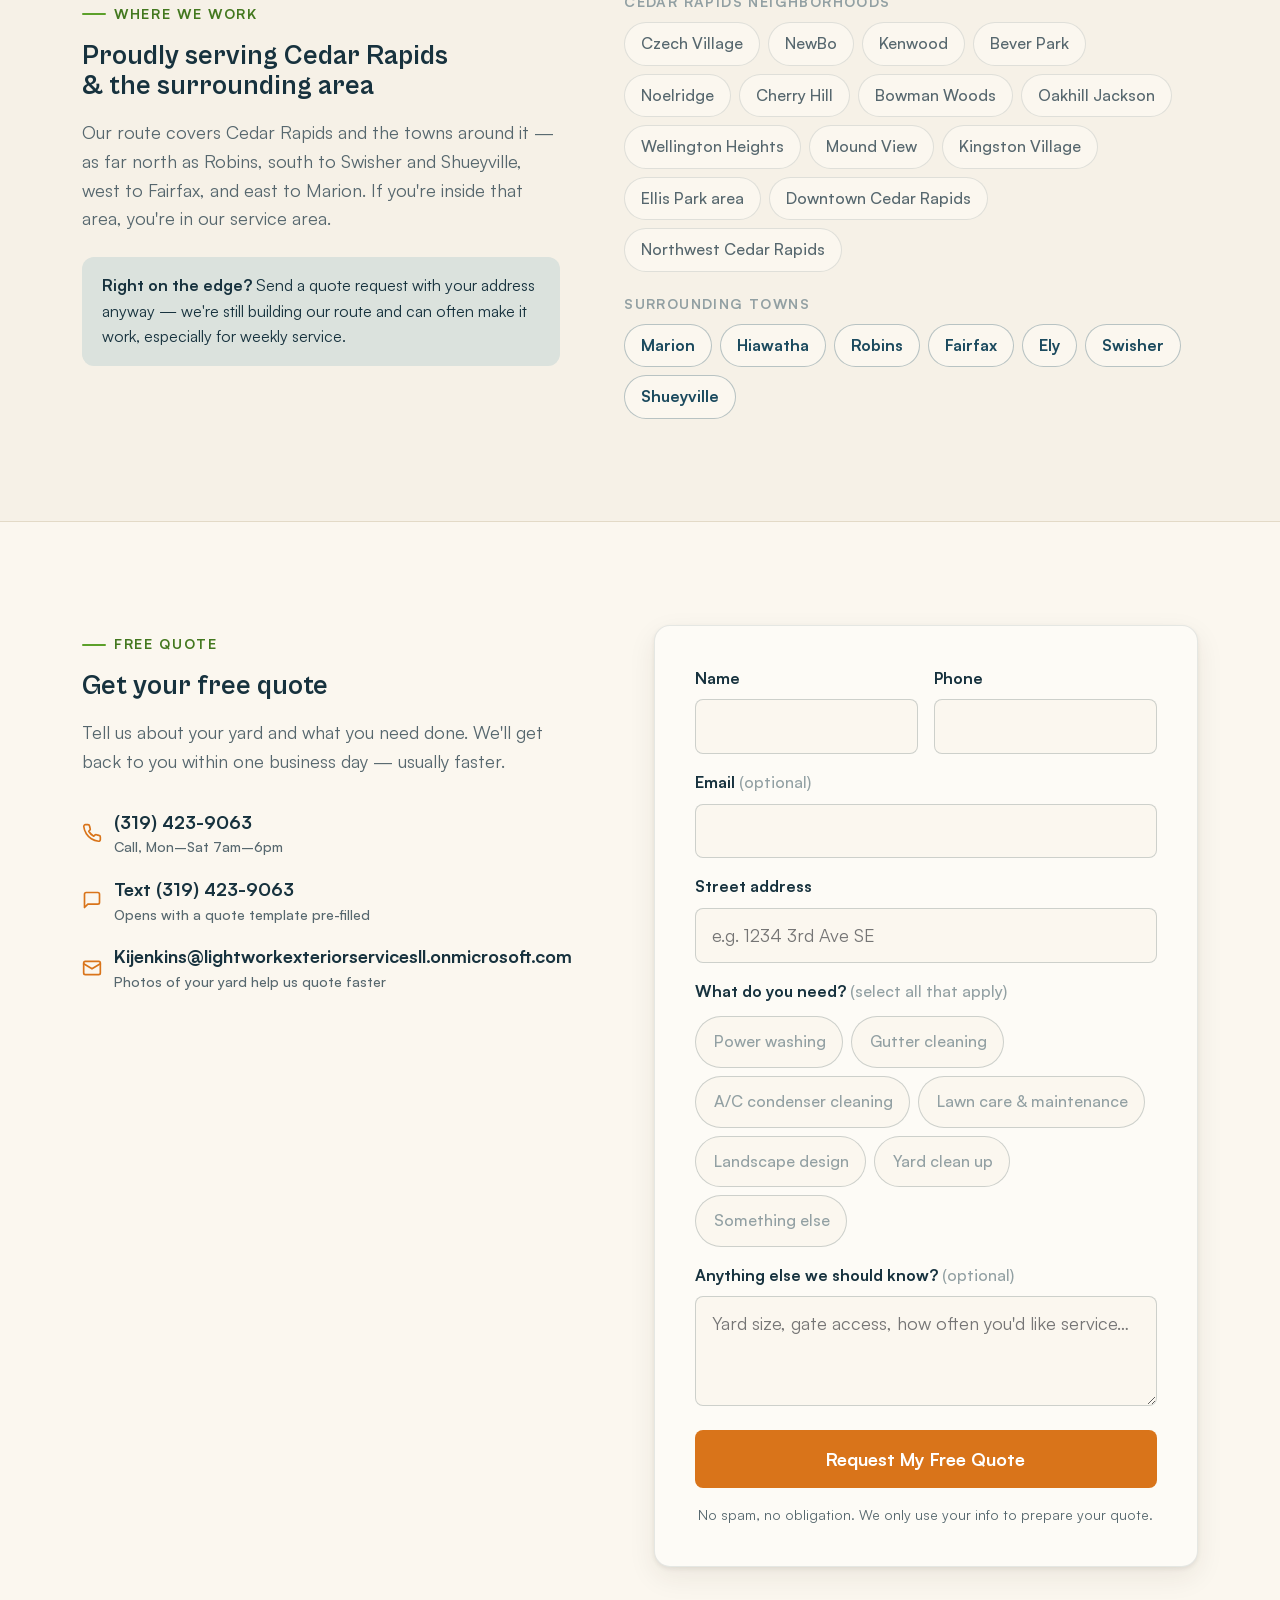
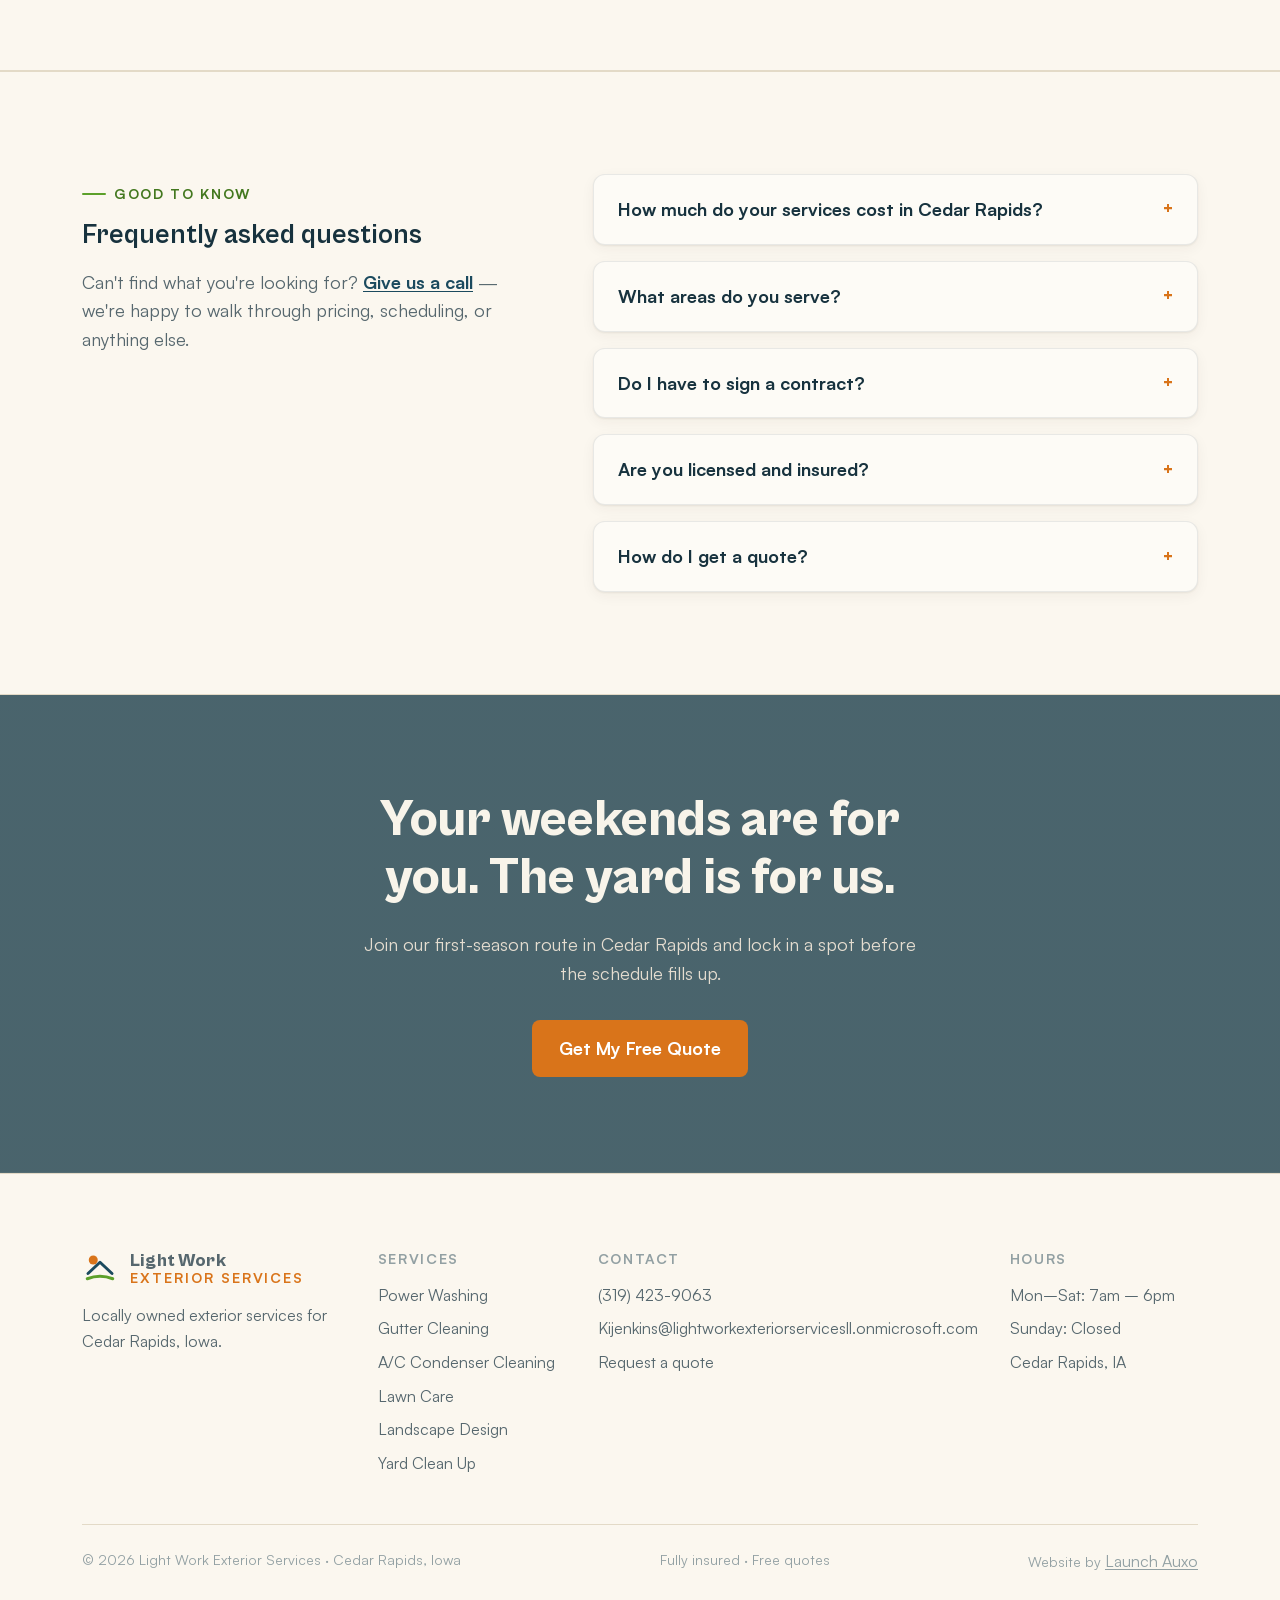
==== commit a7488f5b: "Add Text Us button to hero CTAs" ====
--- a/index.html
+++ b/index.html
@@ -183,6 +183,10 @@
               <svg width="16" height="16" viewBox="0 0 24 24" fill="none" stroke="currentColor" stroke-width="2" stroke-linecap="round" stroke-linejoin="round" aria-hidden="true"><path d="M22 16.92v3a2 2 0 0 1-2.18 2 19.79 19.79 0 0 1-8.63-3.07 19.5 19.5 0 0 1-6-6 19.79 19.79 0 0 1-3.07-8.67A2 2 0 0 1 4.11 2h3a2 2 0 0 1 2 1.72 12.84 12.84 0 0 0 .7 2.81 2 2 0 0 1-.45 2.11L8.09 9.91a16 16 0 0 0 6 6l1.27-1.27a2 2 0 0 1 2.11-.45 12.84 12.84 0 0 0 2.81.7A2 2 0 0 1 22 16.92z"/></svg>
               Call (319) 423-9063
             </a>
+            <a class="btn btn-ghost" href="sms:+13194239063?&body=Hi%2C%20I'd%20like%20a%20quote!%0AService(s)%20needed%3A%0AProperty%20address%3A%0AYour%20name%3A%0AExtra%20notes%3A%0A(Please%20include%20some%20pictures)">
+              <svg width="16" height="16" viewBox="0 0 24 24" fill="none" stroke="currentColor" stroke-width="2" stroke-linecap="round" stroke-linejoin="round" aria-hidden="true"><path d="M21 15a2 2 0 0 1-2 2H7l-4 4V5a2 2 0 0 1 2-2h14a2 2 0 0 1 2 2z"/></svg>
+              Text Us
+            </a>
           </div>
           <ul class="hero-points" role="list">
             <li><svg class="check" width="16" height="16" viewBox="0 0 24 24" fill="none" stroke="currentColor" stroke-width="3" stroke-linecap="round" stroke-linejoin="round" aria-hidden="true"><path d="M20 6 9 17l-5-5"/></svg>Free quotes, no obligation</li>
@@ -357,7 +361,7 @@
               <svg class="icon" width="20" height="20" viewBox="0 0 24 24" fill="none" stroke="currentColor" stroke-width="2" stroke-linecap="round" stroke-linejoin="round" aria-hidden="true"><path d="M22 16.92v3a2 2 0 0 1-2.18 2 19.79 19.79 0 0 1-8.63-3.07 19.5 19.5 0 0 1-6-6 19.79 19.79 0 0 1-3.07-8.67A2 2 0 0 1 4.11 2h3a2 2 0 0 1 2 1.72 12.84 12.84 0 0 0 .7 2.81 2 2 0 0 1-.45 2.11L8.09 9.91a16 16 0 0 0 6 6l1.27-1.27a2 2 0 0 1 2.11-.45 12.84 12.84 0 0 0 2.81.7A2 2 0 0 1 22 16.92z"/></svg>
               <span>(319) 423-9063<small>Call, Mon–Sat 7am–6pm</small></span>
             </a>
-            <a href="sms:+13194239063?body=Hi%20Ki!%20I'd%20like%20a%20quote%20from%20Light%20Work%20Exterior%20Services.%0AServices%20needed%3A%20%0AAddress%3A%20%0ADetails%3A%20%0A(I%20can%20send%20a%20few%20photos%20of%20the%20area%20too!)">
+            <a href="sms:+13194239063?&body=Hi%2C%20I'd%20like%20a%20quote!%0AService(s)%20needed%3A%0AProperty%20address%3A%0AYour%20name%3A%0AExtra%20notes%3A%0A(Please%20include%20some%20pictures)">
               <svg class="icon" width="20" height="20" viewBox="0 0 24 24" fill="none" stroke="currentColor" stroke-width="2" stroke-linecap="round" stroke-linejoin="round" aria-hidden="true"><path d="M21 15a2 2 0 0 1-2 2H7l-4 4V5a2 2 0 0 1 2-2h14a2 2 0 0 1 2 2z"/></svg>
               <span>Text (319) 423-9063<small>Opens with a quote template pre-filled</small></span>
             </a>
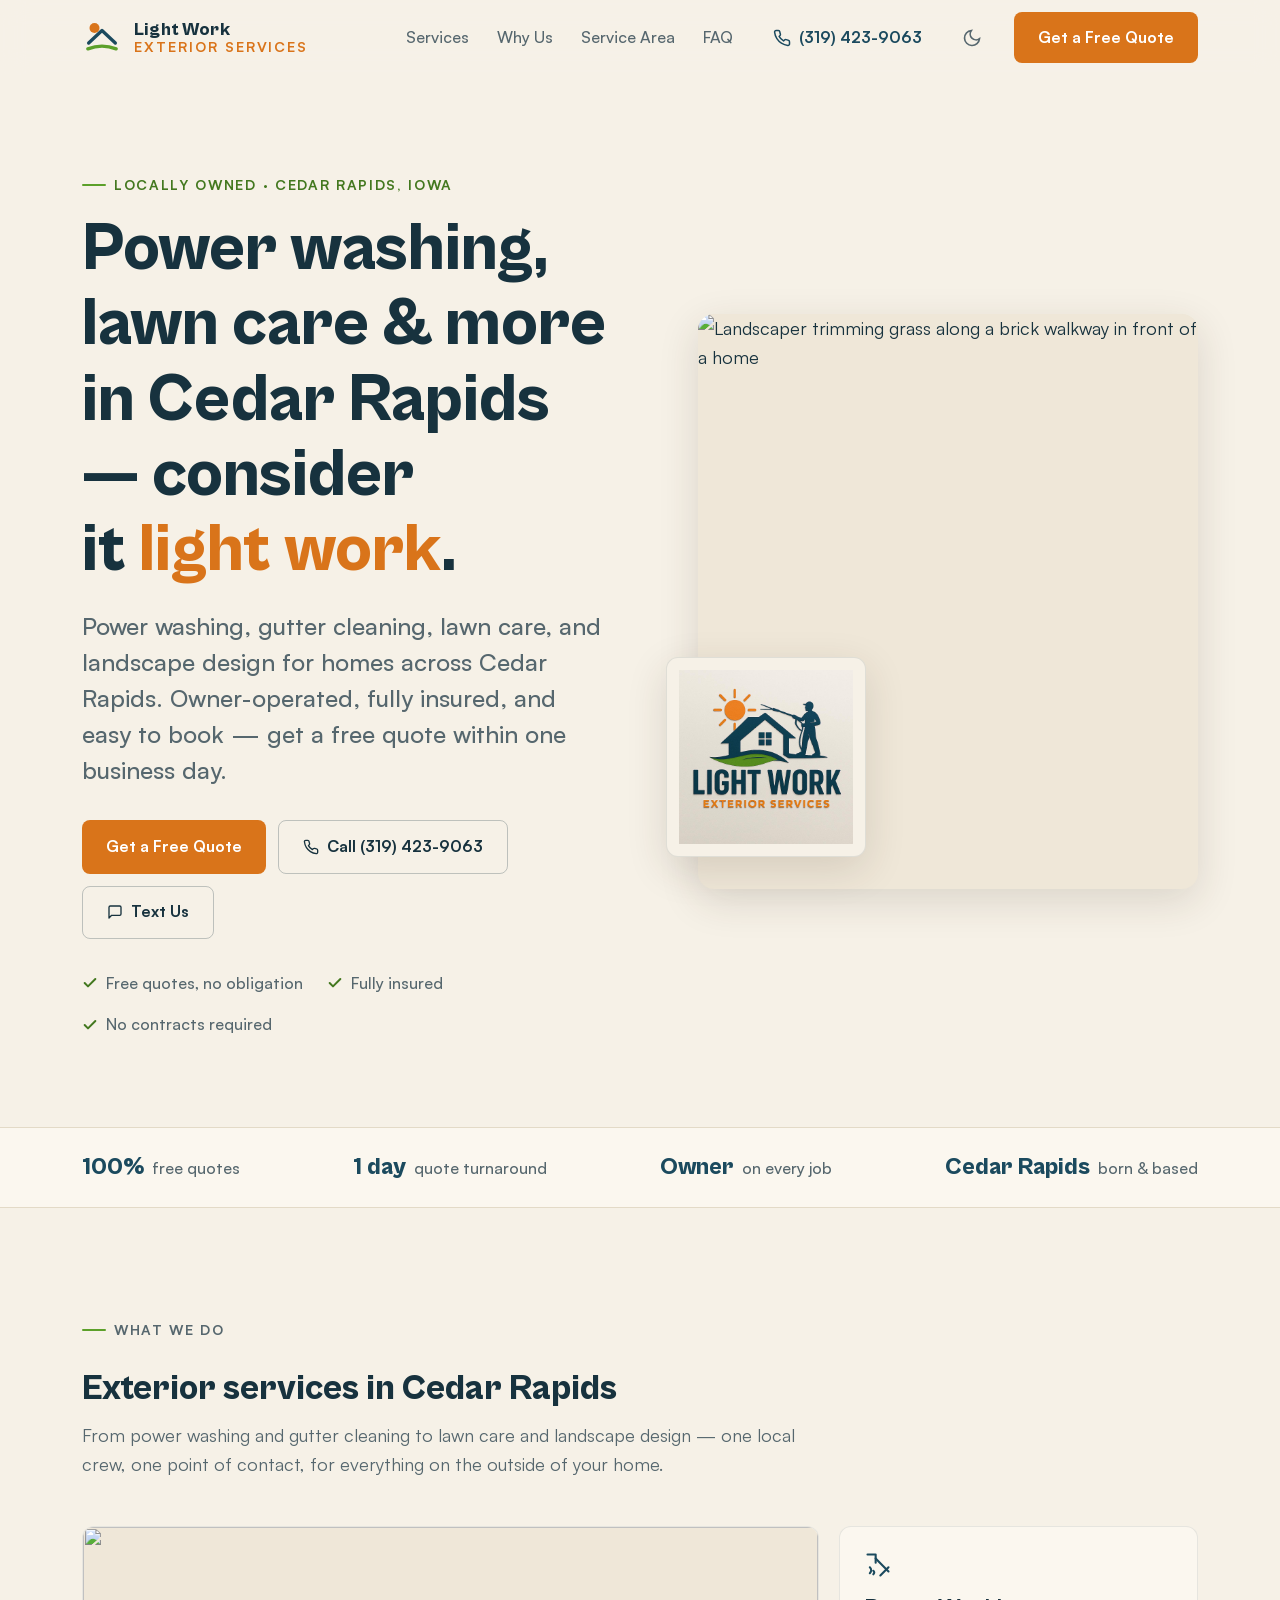
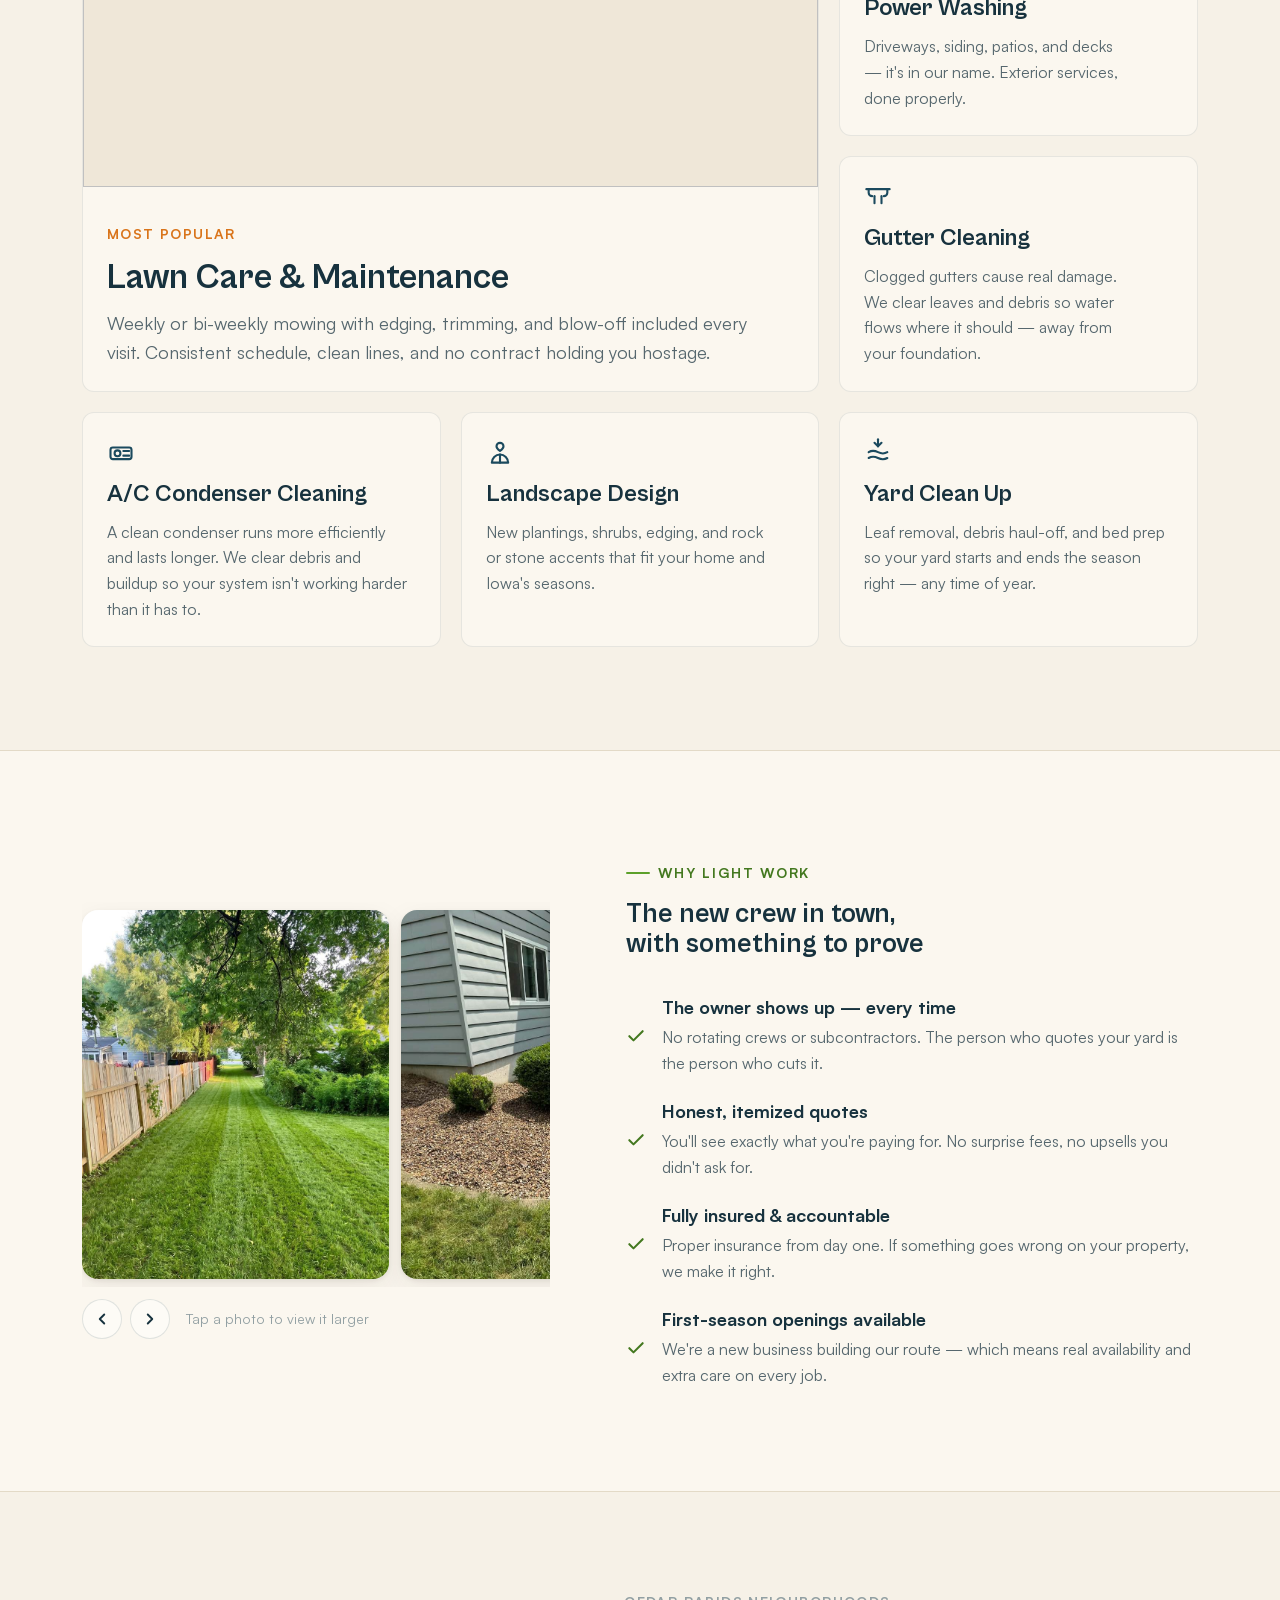
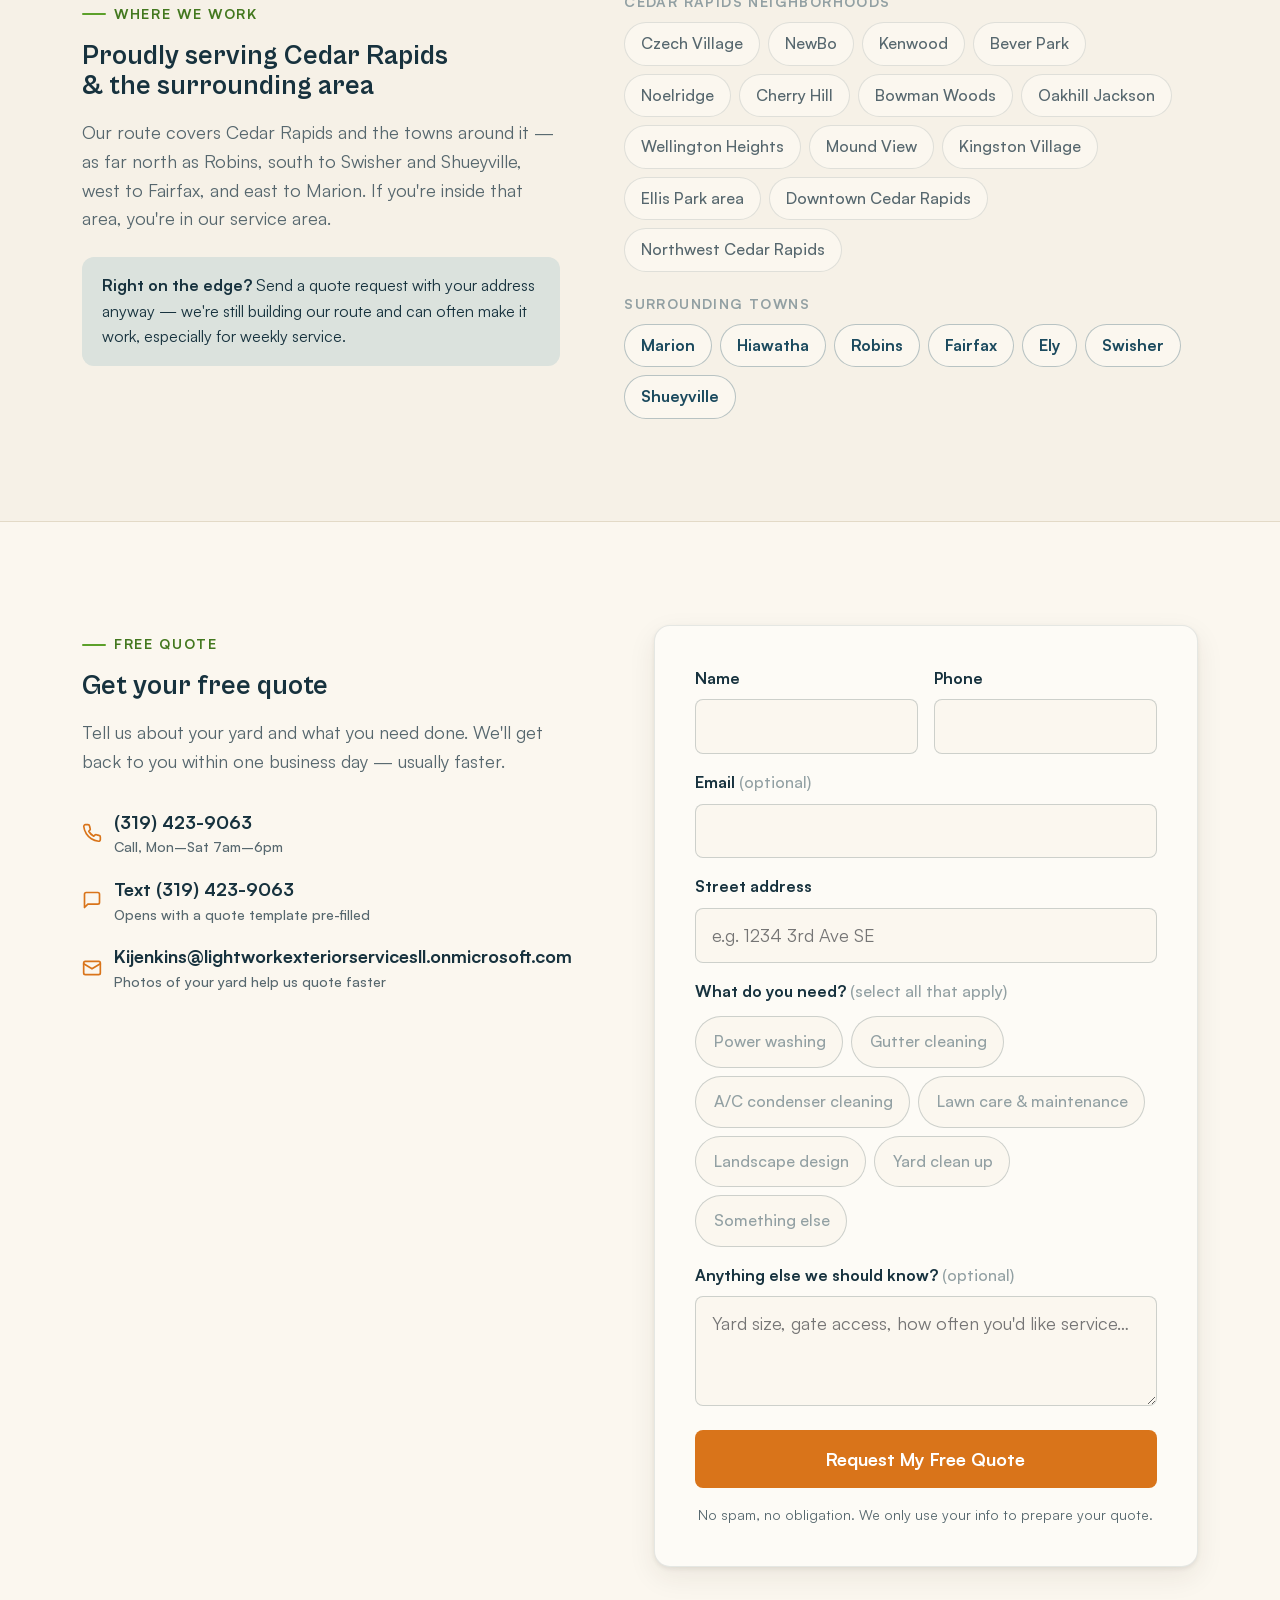
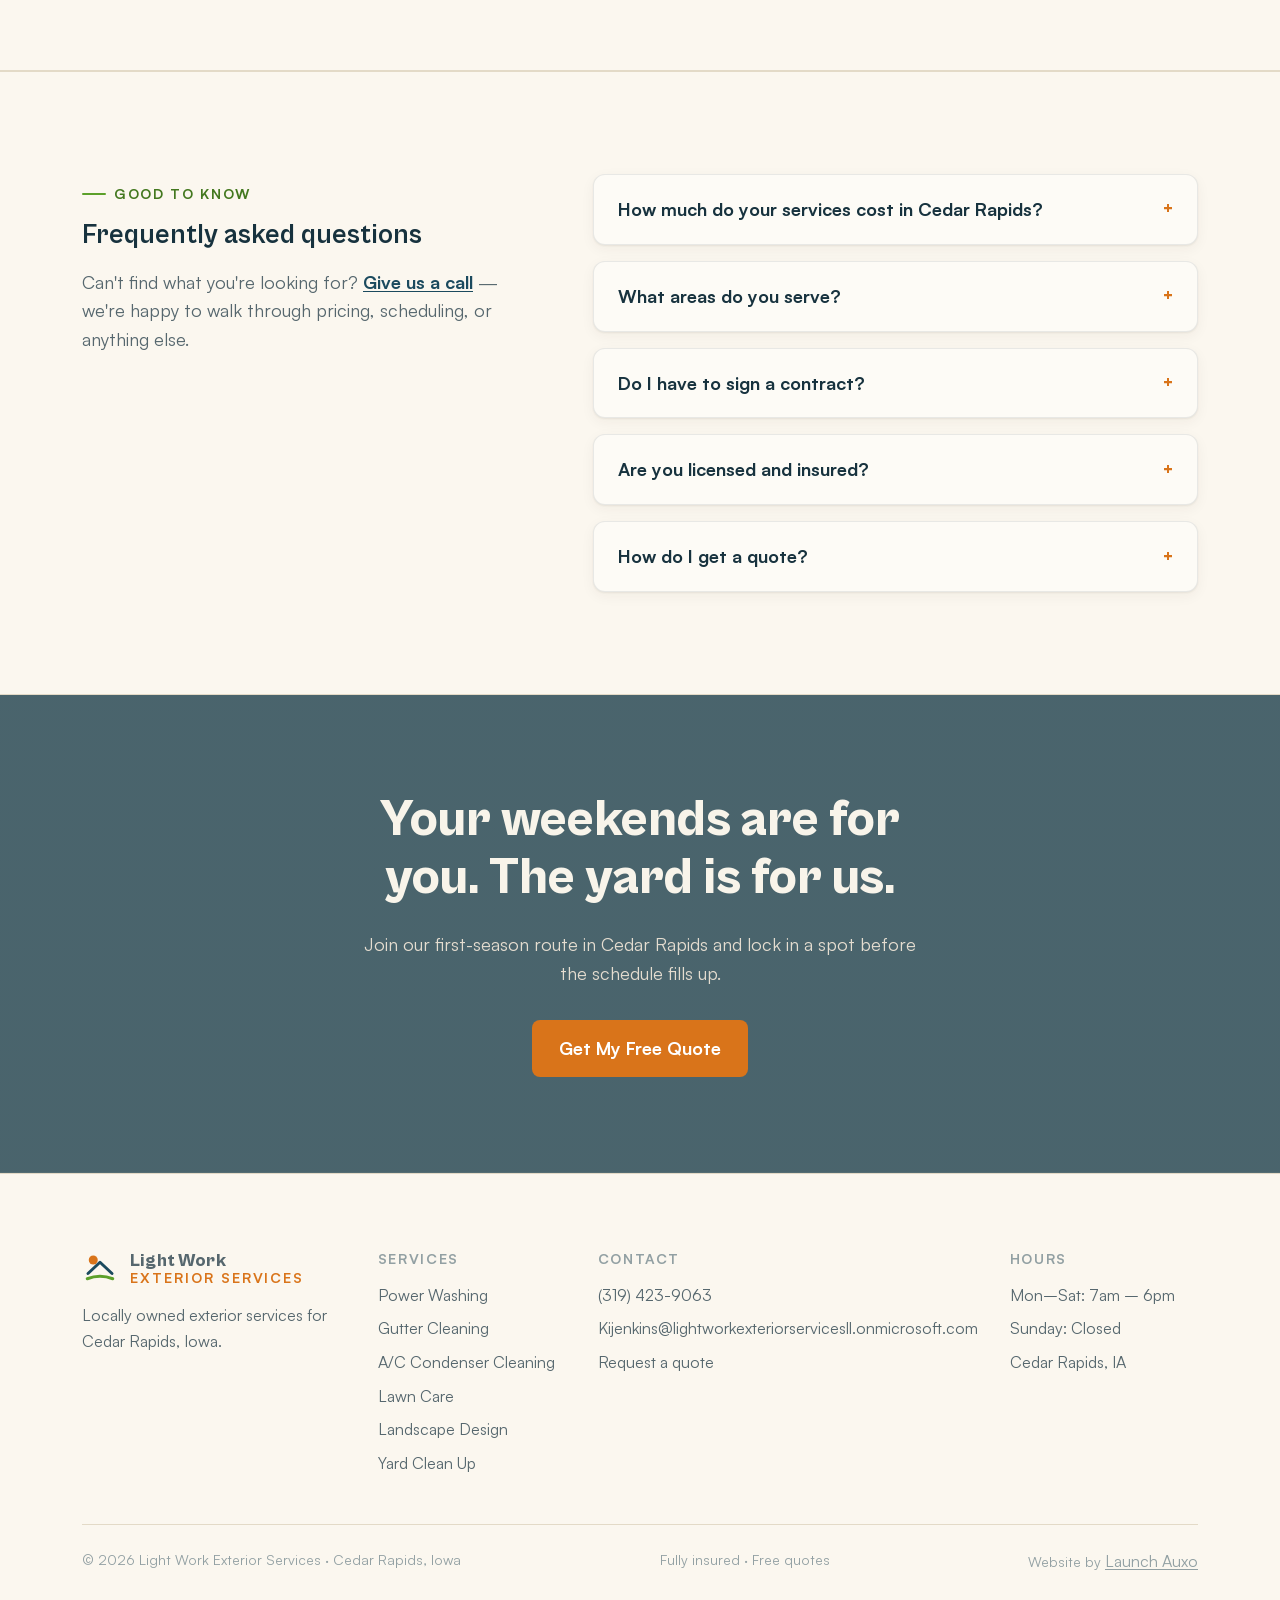
==== commit b8100f8e: "Add completed-work photo gallery to Why Light Work section Replaces the single static photo with a h" ====
--- a/index.html
+++ b/index.html
@@ -6,8 +6,8 @@
 
   <!-- ══════════════════════════════════════════════════════════════
        BEFORE LAUNCH — replace these placeholders:
-       1. Domain: swap every "https://www.lightworkexteriors.com" for the real domain
-          (also in sitemap.xml and robots.txt)
+       1. Domain: lightworkexterior.com — live, DNS/Worker custom domain configured on the
+          apex (no www) in Cloudflare 2026-08-31
        2. Form:   wired to FormSubmit (Kijenkins@lightworkexteriorservicesll.onmicrosoft.com).
           FormSubmit emails a one-time "confirm your email" link to that inbox the
           FIRST time the form is really submitted — Ki must click it or all
@@ -16,7 +16,7 @@
 
   <title>Exterior Services in Cedar Rapids, IA | Light Work</title>
   <meta name="description" content="Power washing, gutter cleaning, A/C condenser cleaning, lawn care, and landscape design in Cedar Rapids, IA. Locally owned, insured. Free quotes.">
-  <link rel="canonical" href="https://www.lightworkexteriors.com/">
+  <link rel="canonical" href="https://lightworkexterior.com/">
   <meta name="robots" content="index, follow">
 
   <!-- Open Graph / social -->
@@ -24,8 +24,8 @@
   <meta property="og:site_name" content="Light Work Exterior Services">
   <meta property="og:title" content="Exterior Services in Cedar Rapids, IA | Light Work">
   <meta property="og:description" content="Power washing, gutter cleaning, A/C condenser cleaning, lawn care, and landscape design in Cedar Rapids, Iowa. Locally owned and insured. Free quotes within one business day.">
-  <meta property="og:url" content="https://www.lightworkexteriors.com/">
-  <meta property="og:image" content="https://www.lightworkexteriors.com/assets/light-work-logo.jpg">
+  <meta property="og:url" content="https://lightworkexterior.com/">
+  <meta property="og:image" content="https://lightworkexterior.com/assets/light-work-logo.jpg">
   <meta property="og:locale" content="en_US">
   <meta name="twitter:card" content="summary_large_image">
 
@@ -48,14 +48,14 @@
   {
     "@context": "https://schema.org",
     "@type": "LocalBusiness",
-    "@id": "https://www.lightworkexteriors.com/#business",
+    "@id": "https://lightworkexterior.com/#business",
     "name": "Light Work Exterior Services",
     "description": "Locally owned exterior services company based in Cedar Rapids, Iowa, serving Cedar Rapids and surrounding towns including Marion, Hiawatha, Robins, Fairfax, Ely, Swisher, and Shueyville. Power washing, gutter cleaning, A/C condenser cleaning, lawn care and maintenance, landscape design, and yard cleanups.",
-    "url": "https://www.lightworkexteriors.com/",
+    "url": "https://lightworkexterior.com/",
     "telephone": "+1-319-423-9063",
     "email": "Kijenkins@lightworkexteriorservicesll.onmicrosoft.com",
-    "image": "https://www.lightworkexteriors.com/assets/light-work-logo.jpg",
-    "logo": "https://www.lightworkexteriors.com/assets/light-work-logo.jpg",
+    "image": "https://lightworkexterior.com/assets/light-work-logo.jpg",
+    "logo": "https://lightworkexterior.com/assets/light-work-logo.jpg",
     "priceRange": "$$",
     "address": {
       "@type": "PostalAddress",
@@ -275,10 +275,43 @@
     <!-- ═══════════ Why us ═══════════ -->
     <section class="why section" id="why">
       <div class="container why-inner">
-        <img class="why-photo reveal"
-             src="https://images.unsplash.com/photo-1600585154340-be6161a56a0c?w=900&q=70&auto=format&fit=crop"
-             width="900" height="765"
-             alt="Well-kept home exterior with a freshly mowed lawn at dusk" loading="lazy" decoding="async">
+        <div class="why-gallery reveal" aria-label="Photos of completed work">
+          <div class="why-gallery-track" id="why-gallery-track">
+            <button class="why-gallery-item" type="button" data-index="0">
+              <img src="assets/work/work-06.jpg"
+                   width="821" height="1100" alt="Freshly striped, mowed lawn along a backyard fence line" loading="lazy" decoding="async">
+            </button>
+            <button class="why-gallery-item" type="button" data-index="1">
+              <img src="assets/work/work-04.jpg"
+                   width="825" height="1100" alt="Trimmed boxwood hedges in a fresh mulch bed along the side of a home" loading="lazy" decoding="async">
+            </button>
+            <button class="why-gallery-item" type="button" data-index="2">
+              <img src="assets/work/work-01.jpg"
+                   width="825" height="1100" alt="Trimmed hedge and lush mowed lawn along the side of a home" loading="lazy" decoding="async">
+            </button>
+            <button class="why-gallery-item" type="button" data-index="3">
+              <img src="assets/work/work-05.jpg"
+                   width="825" height="1100" alt="Pruned shrub in a mulch bed beneath a backyard deck" loading="lazy" decoding="async">
+            </button>
+            <button class="why-gallery-item" type="button" data-index="4">
+              <img src="assets/work/work-02.jpg"
+                   width="825" height="1100" alt="Freshly trimmed round boxwood shrub beside a front walkway" loading="lazy" decoding="async">
+            </button>
+            <button class="why-gallery-item" type="button" data-index="5">
+              <img src="assets/work/work-03.jpg"
+                   width="825" height="1100" alt="Mowed backyard lawn with a landscaped bed and gazebo" loading="lazy" decoding="async">
+            </button>
+          </div>
+          <div class="why-gallery-controls">
+            <button class="why-gallery-btn" type="button" data-dir="-1" aria-label="Previous photo">
+              <svg width="18" height="18" viewBox="0 0 24 24" fill="none" stroke="currentColor" stroke-width="2.5" stroke-linecap="round" stroke-linejoin="round" aria-hidden="true"><path d="m15 18-6-6 6-6"/></svg>
+            </button>
+            <button class="why-gallery-btn" type="button" data-dir="1" aria-label="Next photo">
+              <svg width="18" height="18" viewBox="0 0 24 24" fill="none" stroke="currentColor" stroke-width="2.5" stroke-linecap="round" stroke-linejoin="round" aria-hidden="true"><path d="m9 18 6-6-6-6"/></svg>
+            </button>
+            <span class="why-gallery-hint">Tap a photo to view it larger</span>
+          </div>
+        </div>
         <div>
           <p class="eyebrow">Why Light Work</p>
           <h2 class="section-head" style="margin-bottom:0">The new crew in town, with something to prove</h2>
@@ -379,7 +412,7 @@
              or submissions before that are silently dropped. -->
         <form class="quote-form" id="quote-form"
               action="https://formsubmit.co/Kijenkins@lightworkexteriorservicesll.onmicrosoft.com" method="POST" novalidate>
-          <input type="hidden" name="_subject" value="New quote request — lightworkexteriors.com">
+          <input type="hidden" name="_subject" value="New quote request — lightworkexterior.com">
           <input type="hidden" name="_template" value="table">
           <input type="hidden" name="_captcha" value="false">
           <div class="form-grid">
@@ -550,6 +583,19 @@
     </div>
   </footer>
 
+  <div class="lightbox" id="lightbox" hidden>
+    <button class="lightbox-close" type="button" aria-label="Close">
+      <svg width="24" height="24" viewBox="0 0 24 24" fill="none" stroke="currentColor" stroke-width="2" stroke-linecap="round" stroke-linejoin="round" aria-hidden="true"><path d="M18 6 6 18M6 6l12 12"/></svg>
+    </button>
+    <button class="lightbox-nav lightbox-prev" type="button" aria-label="Previous photo">
+      <svg width="28" height="28" viewBox="0 0 24 24" fill="none" stroke="currentColor" stroke-width="2.5" stroke-linecap="round" stroke-linejoin="round" aria-hidden="true"><path d="m15 18-6-6 6-6"/></svg>
+    </button>
+    <img class="lightbox-img" id="lightbox-img" src="" alt="">
+    <button class="lightbox-nav lightbox-next" type="button" aria-label="Next photo">
+      <svg width="28" height="28" viewBox="0 0 24 24" fill="none" stroke="currentColor" stroke-width="2.5" stroke-linecap="round" stroke-linejoin="round" aria-hidden="true"><path d="m9 18 6-6-6-6"/></svg>
+    </button>
+  </div>
+
   <script src="js/main.js" defer></script>
 </body>
 </html>
--- a/css/style.css
+++ b/css/style.css
@@ -481,11 +481,33 @@
   gap: clamp(var(--space-8), 6vw, var(--space-20));
   align-items: center;
 }
-.why-photo {
-  width: 100%; aspect-ratio: 4 / 3.4; object-fit: cover;
-  border-radius: var(--radius-xl);
-  box-shadow: var(--shadow-md);
-}
+.why-gallery { display: flex; flex-direction: column; gap: var(--space-3); }
+.why-gallery-track {
+  display: flex; gap: var(--space-3);
+  overflow-x: auto; scroll-snap-type: x mandatory;
+  scrollbar-width: none; -ms-overflow-style: none;
+  margin: -var(--space-2); padding: var(--space-2);
+}
+.why-gallery-track::-webkit-scrollbar { display: none; }
+.why-gallery-item {
+  flex: 0 0 68%; scroll-snap-align: start;
+  aspect-ratio: 5 / 6; border-radius: var(--radius-xl); overflow: hidden;
+  box-shadow: var(--shadow-md); cursor: zoom-in;
+  transition: box-shadow 0.2s ease;
+}
+.why-gallery-item:hover, .why-gallery-item:focus-visible { box-shadow: var(--shadow-md), 0 0 0 3px var(--color-accent); }
+.why-gallery-item img { width: 100%; height: 100%; object-fit: cover; display: block; transition: transform 0.4s ease; }
+.why-gallery-item:hover img { transform: scale(1.04); }
+.why-gallery-controls { display: flex; align-items: center; gap: var(--space-2); }
+.why-gallery-btn {
+  display: inline-flex; align-items: center; justify-content: center;
+  width: 40px; height: 40px; border-radius: var(--radius-full); flex-shrink: 0;
+  color: var(--color-text); background: var(--color-surface-2);
+  border: 1px solid oklch(from var(--color-text) l c h / 0.12);
+}
+.why-gallery-btn:hover { color: var(--color-accent); border-color: var(--color-accent); }
+.why-gallery-hint { font-size: var(--text-xs); color: var(--color-text-faint); margin-left: var(--space-2); }
+
 .why-list { display: grid; gap: var(--space-5); margin-top: var(--space-8); }
 .why-list li { display: flex; gap: var(--space-4); }
 .why-list .check { margin-top: 0.2em; }
@@ -494,7 +516,40 @@
 
 @media (max-width: 880px) {
   .why-inner { grid-template-columns: 1fr; }
-  .why-photo { aspect-ratio: 16 / 9; }
+  .why-gallery-item { flex-basis: 78%; }
+}
+
+/* ---------- Lightbox ---------- */
+.lightbox {
+  position: fixed; inset: 0; z-index: 100;
+  display: flex; align-items: center; justify-content: center;
+  background: oklch(0.15 0.02 70 / 0.92);
+  padding: var(--space-6);
+}
+.lightbox[hidden] { display: none; }
+.lightbox-img {
+  max-width: min(90vw, 1100px); max-height: 85vh;
+  width: auto; height: auto;
+  border-radius: var(--radius-lg); box-shadow: var(--shadow-md);
+  object-fit: contain;
+}
+.lightbox-close, .lightbox-nav {
+  position: absolute; display: inline-flex; align-items: center; justify-content: center;
+  width: 48px; height: 48px; border-radius: var(--radius-full);
+  background: oklch(1 0 0 / 0.1); color: #fff;
+  border: 1px solid oklch(1 0 0 / 0.2);
+}
+.lightbox-close:hover, .lightbox-nav:hover { background: oklch(1 0 0 / 0.2); }
+.lightbox-close { top: var(--space-6); right: var(--space-6); }
+.lightbox-prev { left: var(--space-6); top: 50%; transform: translateY(-50%); }
+.lightbox-next { right: var(--space-6); top: 50%; transform: translateY(-50%); }
+
+@media (max-width: 640px) {
+  .lightbox { padding: var(--space-4); }
+  .lightbox-close { top: var(--space-3); right: var(--space-3); width: 40px; height: 40px; }
+  .lightbox-prev { left: var(--space-2); }
+  .lightbox-next { right: var(--space-2); }
+  .lightbox-prev, .lightbox-next { width: 40px; height: 40px; }
 }
 
 /* ---------- Service area ---------- */
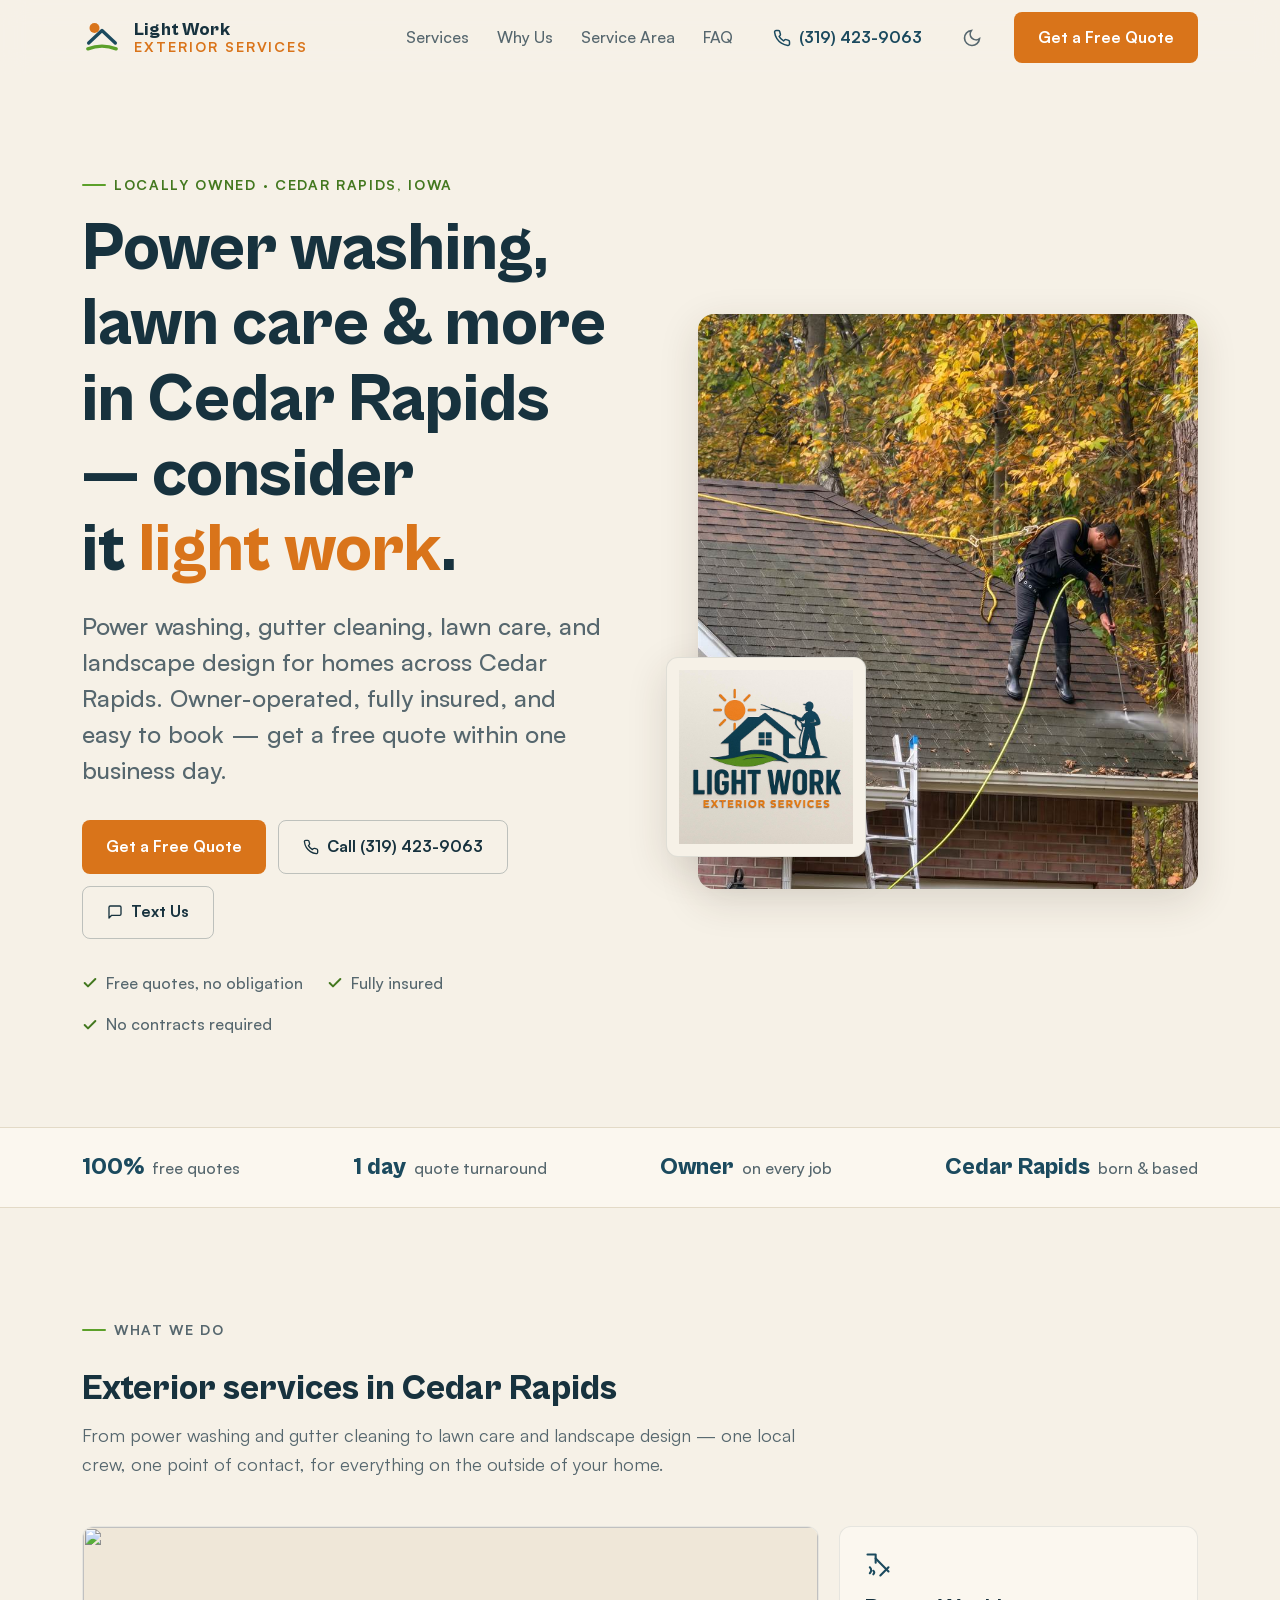
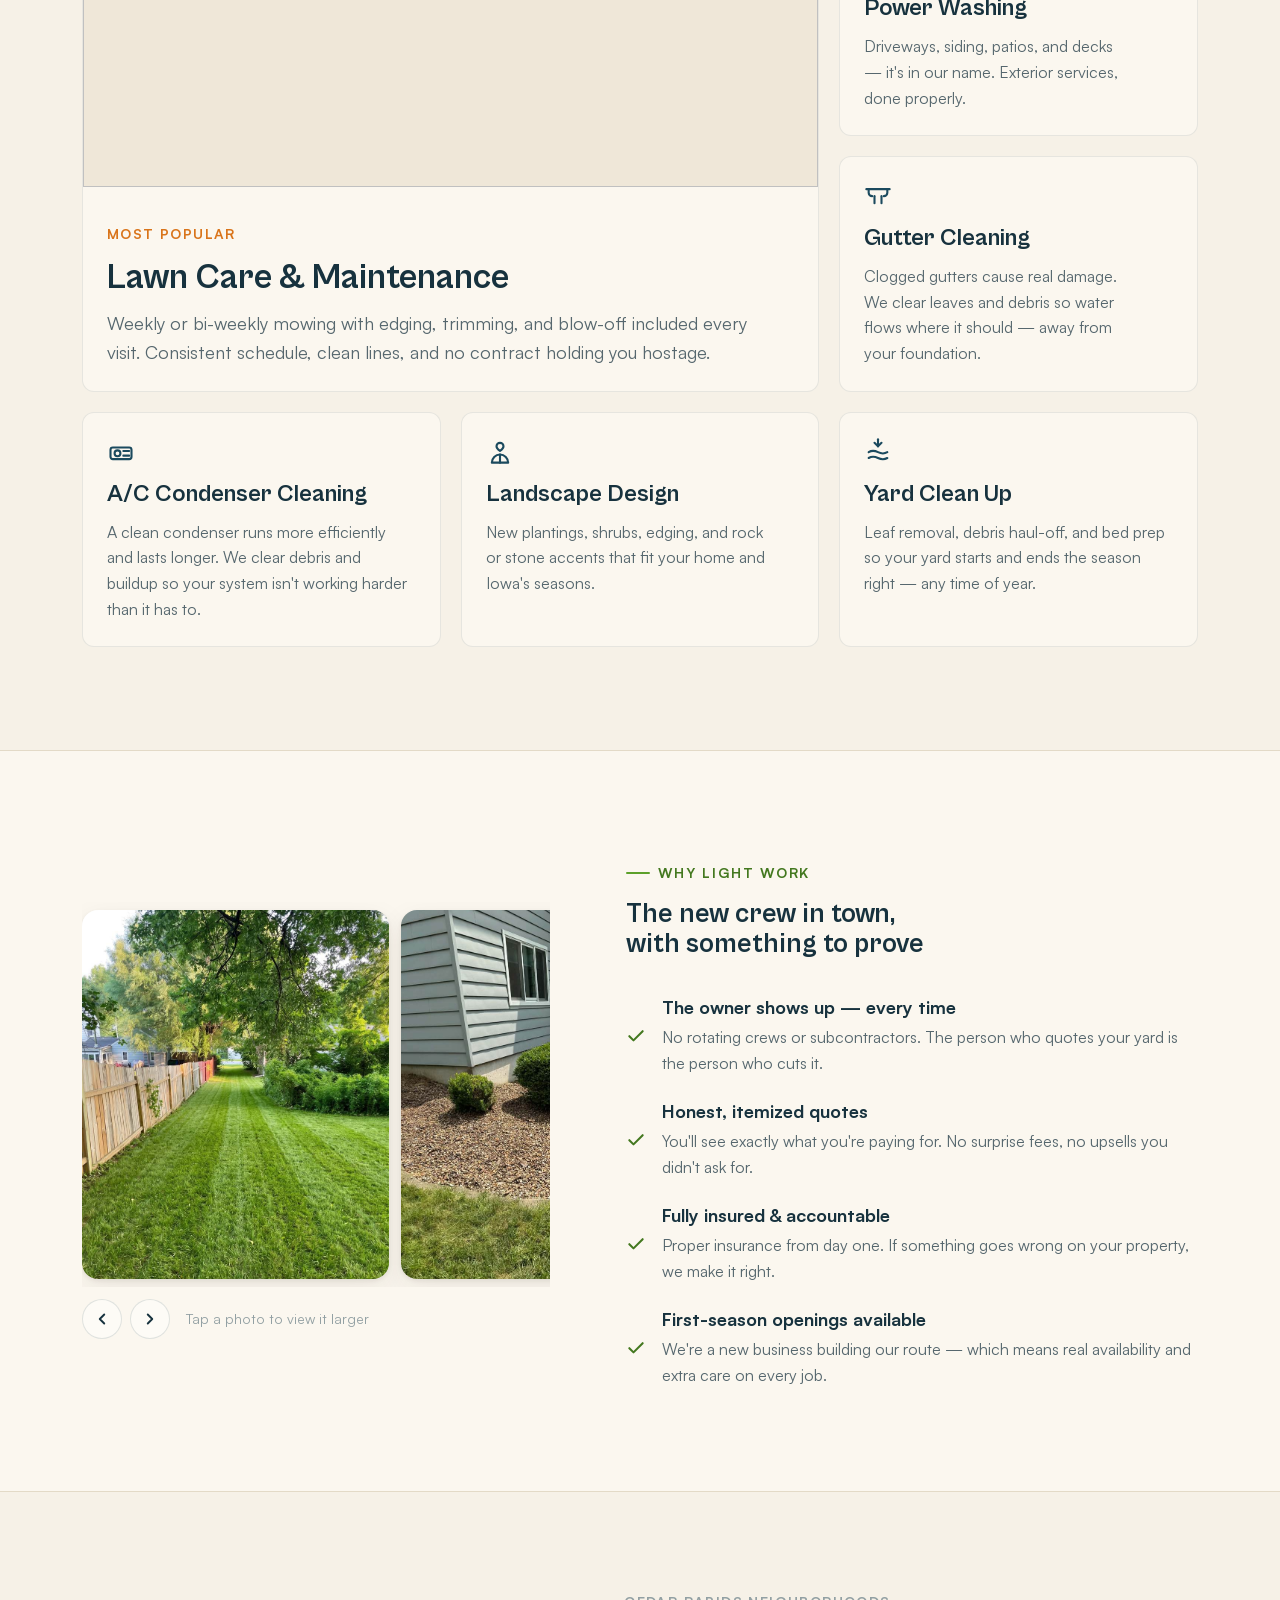
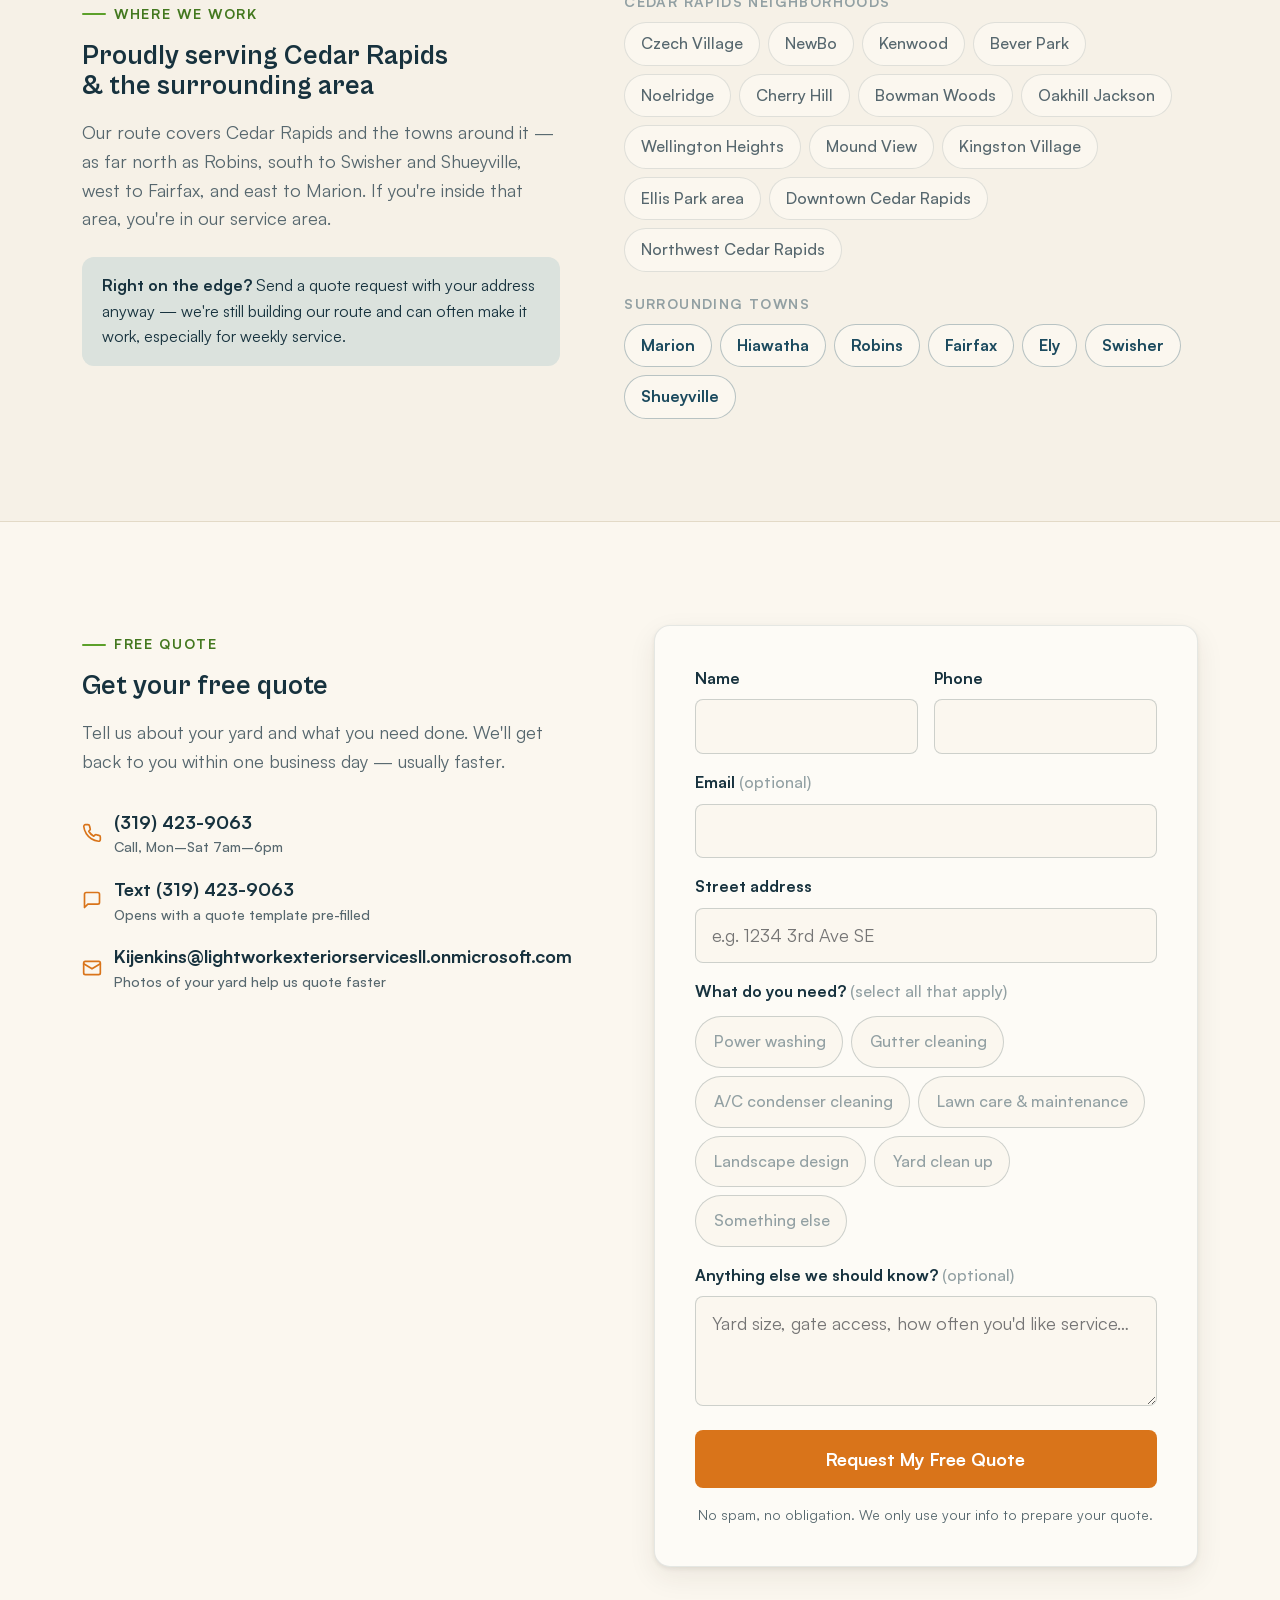
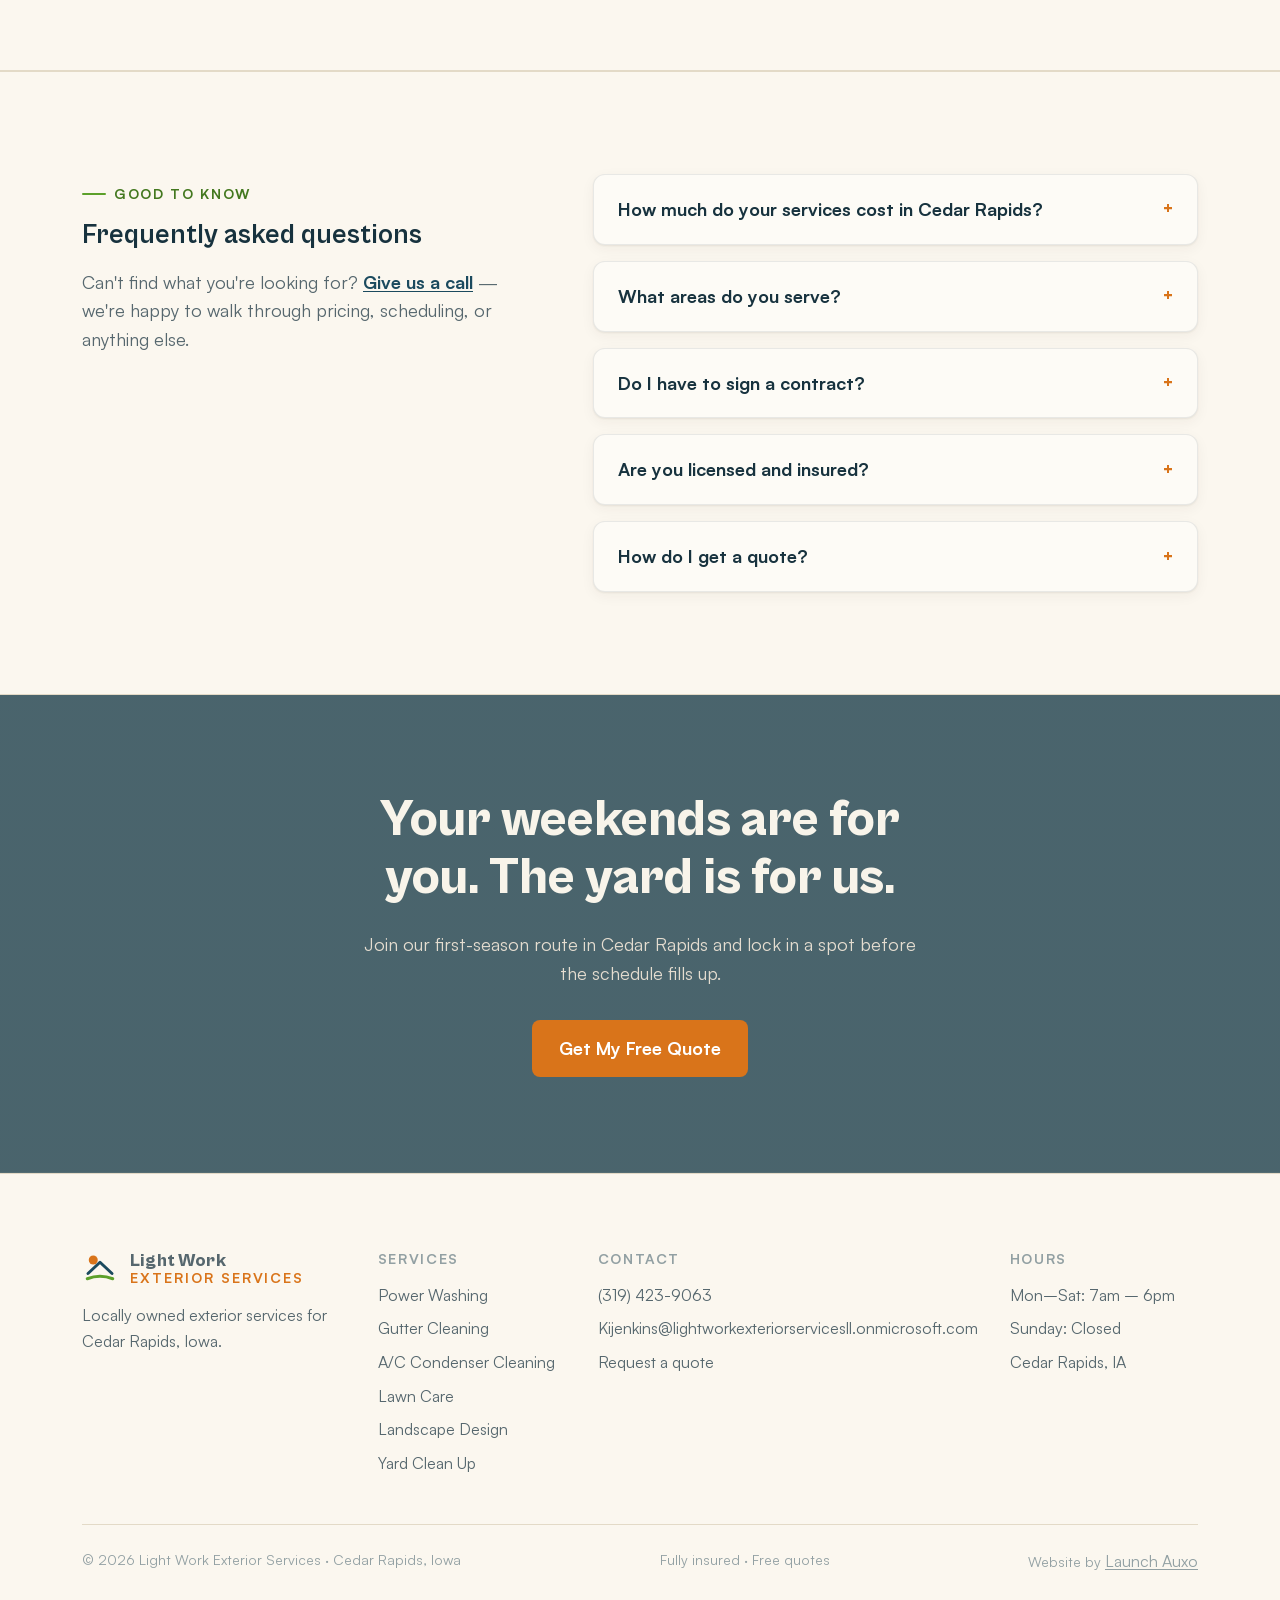
==== commit 8084c23f: "Replace hero stock photo with real roof-cleaning action shot Swaps the Unsplash weed-wacker stock im" ====
--- a/index.html
+++ b/index.html
@@ -39,7 +39,7 @@
   <link rel="preload" as="font" type="font/woff2" href="fonts/satoshi-400.woff2" crossorigin>
 
   <!-- Preload hero image for LCP -->
-  <link rel="preload" as="image" href="https://images.unsplash.com/photo-1605117882932-f9e32b03fea9?w=1000&q=70&auto=format&fit=crop" fetchpriority="high">
+  <link rel="preload" as="image" href="assets/work/work-07.jpg" fetchpriority="high">
 
   <link rel="stylesheet" href="css/style.css">
 
@@ -196,9 +196,9 @@
         </div>
         <div class="hero-media">
           <img class="hero-photo"
-               src="https://images.unsplash.com/photo-1605117882932-f9e32b03fea9?w=1000&q=70&auto=format&fit=crop"
-               width="1000" height="1150"
-               alt="Landscaper trimming grass along a brick walkway in front of a home"
+               src="assets/work/work-07.jpg"
+               width="825" height="1100"
+               alt="Crew member harnessed in on a roof, rinsing off shingles and gutters"
                fetchpriority="high" decoding="async">
           <div class="hero-logo-card">
             <img src="assets/light-work-logo.jpg" width="400" height="400"
